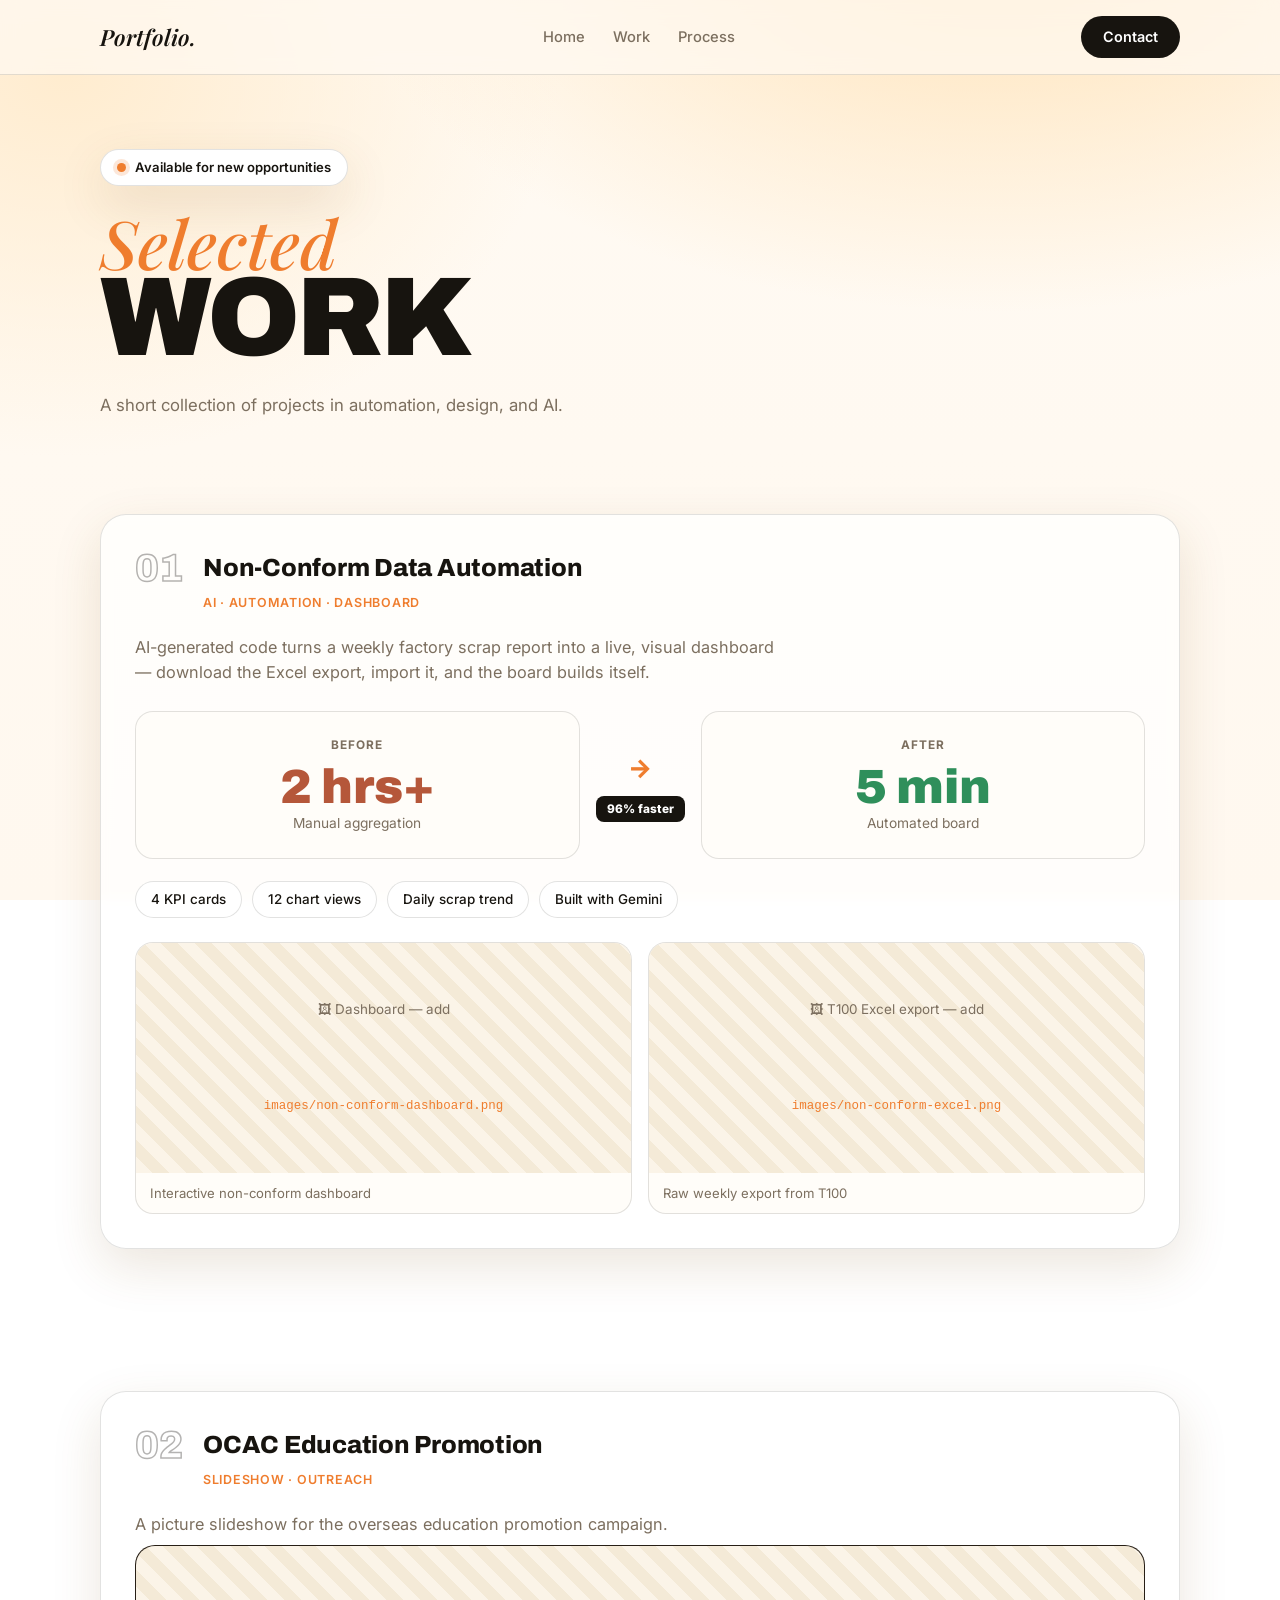
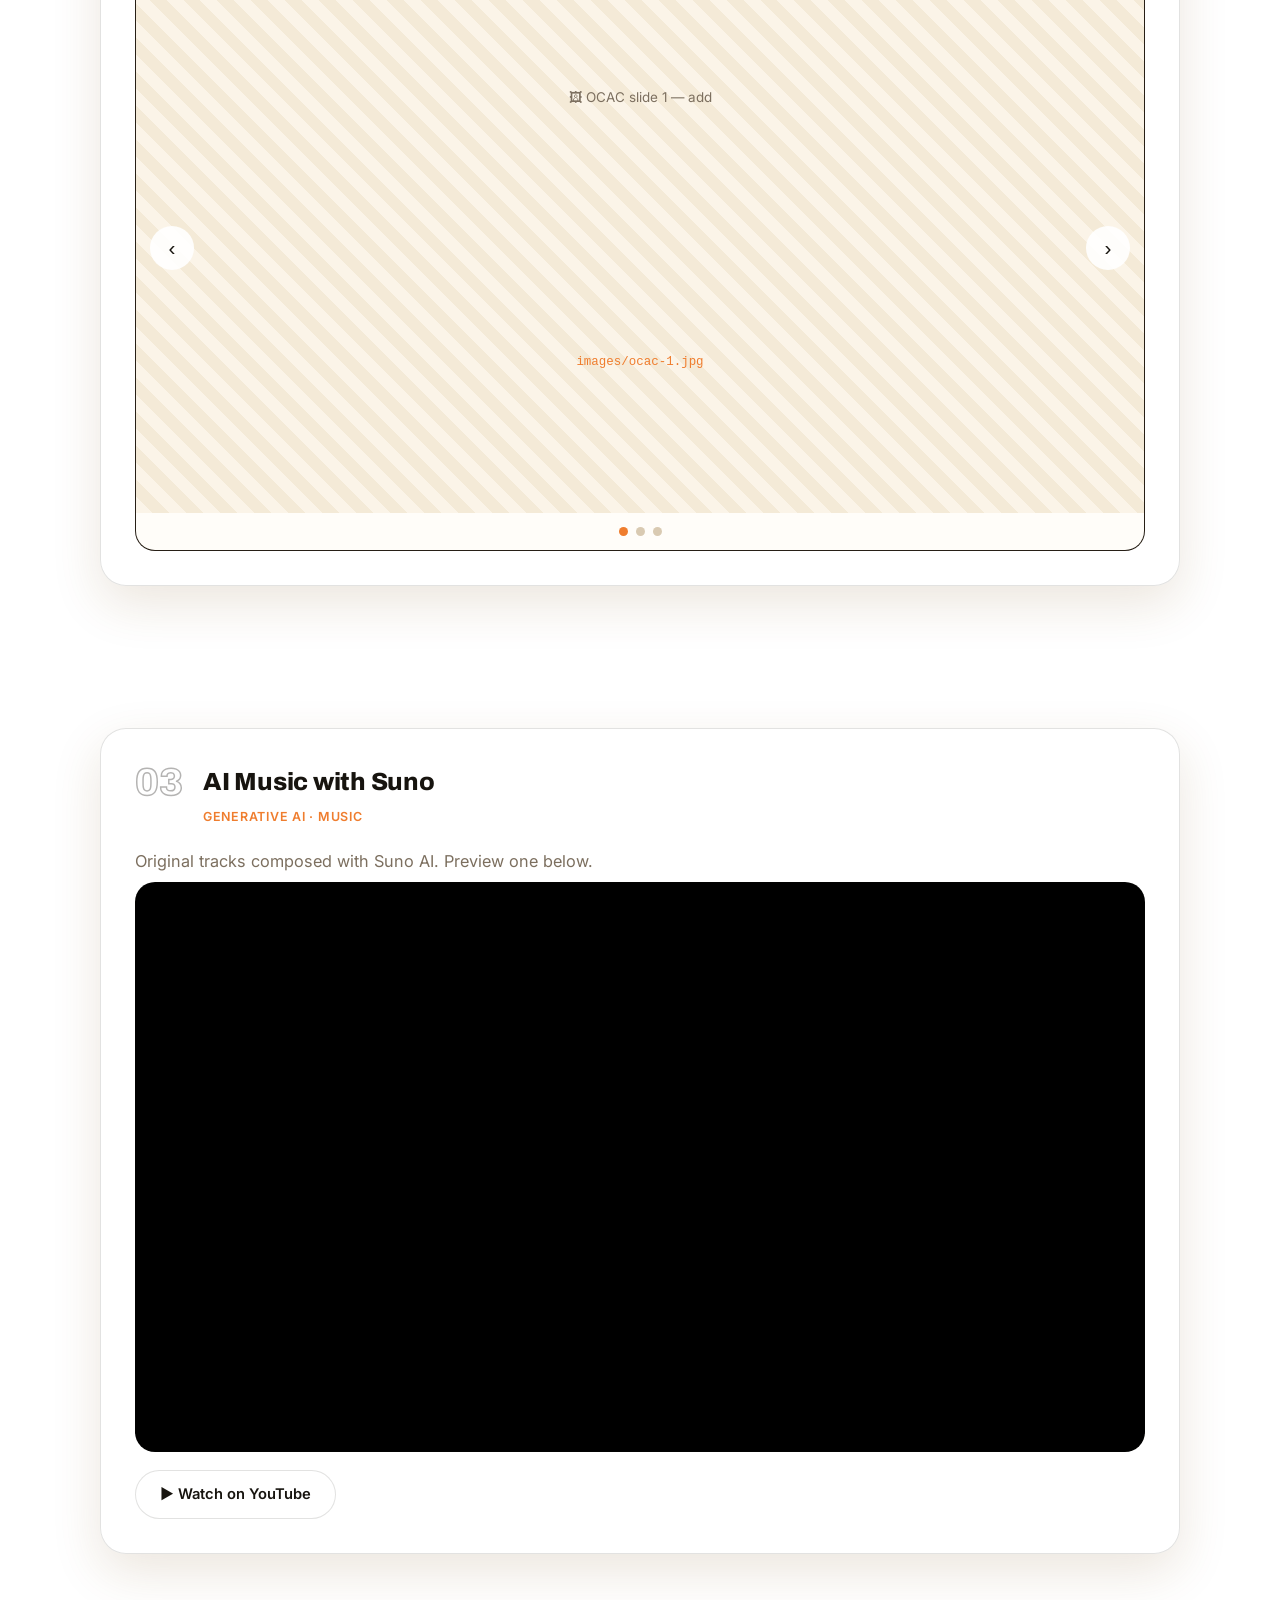
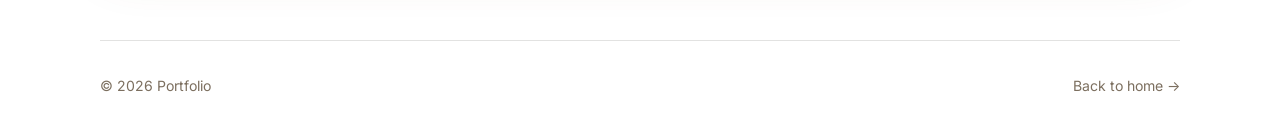
==== projects.html @ 5ab2051f "Restyle projects page with warm editorial theme, full English Rewrite the page-2 portfolio to match " ====
<!DOCTYPE html>
<html lang="en">
<head>
  <meta charset="UTF-8" />
  <meta name="viewport" content="width=device-width, initial-scale=1.0" />
  <title>Selected Work</title>
  <link rel="preconnect" href="https://fonts.googleapis.com" />
  <link rel="preconnect" href="https://fonts.gstatic.com" crossorigin />
  <link href="https://fonts.googleapis.com/css2?family=Archivo:wght@500;600;700;800;900&family=Inter:wght@400;500;600&family=Playfair+Display:ital,wght@0,500;1,500;1,600&display=swap" rel="stylesheet" />
  <style>
    :root{
      --ink:#17140f; --muted:#7c6f5f; --accent:#ef7d2e; --accent-2:#f5a83f;
      --cream:#fff8ee; --line:rgba(23,20,15,.12);
      --card:rgba(255,255,255,.72); --shadow:0 18px 50px rgba(120,80,20,.14);
    }
    *{margin:0;padding:0;box-sizing:border-box}
    html{scroll-behavior:smooth}
    body{
      font-family:"Inter",system-ui,sans-serif; color:var(--ink); line-height:1.55;
      background:
        radial-gradient(1100px 640px at 78% -8%, #ffe2b6 0%, rgba(255,226,182,0) 60%),
        radial-gradient(900px 700px at 5% 8%, #ffeccf 0%, rgba(255,236,207,0) 55%),
        linear-gradient(180deg,#fffaf3 0%,#fff8ef 100%);
      background-attachment:fixed; -webkit-font-smoothing:antialiased;
    }
    .wrap{width:min(1080px,92vw);margin:0 auto}
    a{color:inherit;text-decoration:none}
    img{max-width:100%;display:block}
    .serif{font-family:"Playfair Display",Georgia,serif;font-style:italic}

    /* nav */
    nav{position:sticky;top:0;z-index:20;backdrop-filter:blur(10px);
      background:rgba(255,250,243,.7);border-bottom:1px solid var(--line)}
    .nav-in{display:flex;align-items:center;justify-content:space-between;padding:16px 0}
    .brand{font-family:"Playfair Display",serif;font-style:italic;font-size:1.4rem;font-weight:600}
    .nav-links{display:flex;gap:28px;font-size:.92rem;font-weight:500}
    .nav-links a{color:var(--muted)}
    .nav-links a:hover{color:var(--ink)}
    .pill{background:var(--ink);color:#fff;padding:10px 22px;border-radius:999px;font-weight:600;font-size:.9rem;
      transition:transform .15s ease}
    .pill:hover{transform:translateY(-2px)}

    /* hero */
    header.hero{padding:74px 0 40px}
    .avail{display:inline-flex;align-items:center;gap:9px;background:#fff;border:1px solid var(--line);
      border-radius:999px;padding:7px 16px;font-size:.82rem;font-weight:600;box-shadow:var(--shadow);margin-bottom:26px}
    .avail i{width:9px;height:9px;border-radius:50%;background:var(--accent);box-shadow:0 0 0 4px rgba(239,125,46,.18)}
    .hero h1{font-family:"Archivo",sans-serif;font-weight:900;letter-spacing:-.03em;line-height:.92;
      font-size:clamp(3rem,11vw,7rem);text-transform:uppercase}
    .hero h1 .serif{text-transform:none;font-weight:500;color:var(--accent);display:block;
      font-size:clamp(2rem,7vw,4.2rem);letter-spacing:0;margin-bottom:-.1em}
    .hero p{margin-top:22px;max-width:46ch;color:var(--muted);font-size:1.05rem}

    /* section heading */
    .sec{padding:56px 0}
    .sec-head{display:flex;align-items:baseline;gap:14px;margin-bottom:34px}
    .sec-head h2{font-family:"Archivo",sans-serif;font-weight:800;text-transform:uppercase;letter-spacing:-.01em;
      font-size:clamp(1.5rem,4vw,2.3rem)}
    .sec-head .serif{color:var(--accent);font-size:1.15rem}

    /* project card */
    .proj{background:var(--card);border:1px solid var(--line);border-radius:26px;padding:34px;
      box-shadow:var(--shadow);margin-bottom:30px;backdrop-filter:blur(6px)}
    .proj-top{display:flex;align-items:flex-start;gap:20px;margin-bottom:22px}
    .num{font-family:"Archivo",sans-serif;font-weight:800;font-size:2.4rem;color:transparent;
      -webkit-text-stroke:1.5px rgba(23,20,15,.32);line-height:1}
    .proj-top h3{font-family:"Archivo",sans-serif;font-weight:800;font-size:1.55rem;letter-spacing:-.01em}
    .proj-top .tag{margin-top:6px;font-size:.78rem;font-weight:600;letter-spacing:.06em;text-transform:uppercase;color:var(--accent)}
    .lead{color:var(--muted);max-width:64ch;font-size:1.02rem}

    /* before/after */
    .ba{display:grid;grid-template-columns:1fr auto 1fr;gap:16px;align-items:center;margin:26px 0 22px}
    .ba .box{border-radius:18px;padding:24px;text-align:center;border:1px solid var(--line);background:#fffdf9}
    .ba .box .lbl{font-size:.74rem;font-weight:700;letter-spacing:.08em;text-transform:uppercase;color:var(--muted)}
    .ba .box .big{font-family:"Archivo",sans-serif;font-weight:900;font-size:3rem;line-height:1;margin:8px 0 2px}
    .ba .before .big{color:#b5573a}.ba .after .big{color:#2f8f5b}
    .ba .box .sub{font-size:.86rem;color:var(--muted)}
    .ba .mid{display:flex;flex-direction:column;align-items:center;gap:8px;color:var(--accent);font-weight:800}
    .ba .mid .glyph{font-size:1.6rem}
    .ba .mid .pct{background:var(--ink);color:#fff;font-size:.74rem;padding:4px 11px;border-radius:8px;white-space:nowrap}

    .chips{display:flex;flex-wrap:wrap;gap:10px;margin-top:4px}
    .chip{background:#fff;border:1px solid var(--line);border-radius:999px;padding:7px 15px;font-size:.84rem;font-weight:500;color:var(--ink)}

    /* media */
    .shots{display:grid;grid-template-columns:1fr 1fr;gap:16px;margin-top:24px}
    .shots figure{border-radius:18px;overflow:hidden;border:1px solid var(--line);background:#fffdf9}
    .shots img{width:100%;height:230px;object-fit:cover;object-position:top}
    .shots figcaption{padding:10px 14px;font-size:.82rem;color:var(--muted)}
    .ph{height:230px;display:grid;place-items:center;text-align:center;padding:18px;color:var(--muted);font-size:.84rem;
      background:repeating-linear-gradient(45deg,#fbf4e8,#fbf4e8 12px,#f4ead7 12px,#f4ead7 24px)}
    .ph code{font-size:.78rem;color:var(--accent)}

    /* slideshow */
    .show{position:relative;border-radius:20px;overflow:hidden;border:1px solid var(--line);background:#2a2118;margin-top:8px}
    .stage{position:relative;aspect-ratio:16/9}
    .slide{position:absolute;inset:0;opacity:0;transition:opacity .4s ease;display:grid;place-items:center}
    .slide.on{opacity:1}
    .slide img{width:100%;height:100%;object-fit:contain}
    .slide .ph{width:100%;height:100%}
    .arw{position:absolute;top:50%;transform:translateY(-50%);width:44px;height:44px;border-radius:50%;border:none;
      cursor:pointer;background:rgba(255,255,255,.9);color:var(--ink);font-size:1.3rem;display:grid;place-items:center}
    .arw:hover{background:#fff}.arw.l{left:14px}.arw.r{right:14px}
    .dots{display:flex;gap:8px;justify-content:center;padding:14px;background:#fffdf9}
    .dots button{width:9px;height:9px;border-radius:50%;border:none;background:#d9cab2;cursor:pointer}
    .dots button.on{background:var(--accent)}

    /* video */
    .vid{position:relative;padding-top:56.25%;border-radius:20px;overflow:hidden;border:1px solid var(--line);margin-top:8px;background:#000}
    .vid iframe{position:absolute;inset:0;width:100%;height:100%;border:0}
    .btn-line{margin-top:18px}
    .btn-out{display:inline-flex;align-items:center;gap:9px;background:#fff;border:1px solid var(--line);
      border-radius:999px;padding:12px 24px;font-weight:600;font-size:.92rem}
    .btn-out:hover{border-color:var(--accent);color:var(--accent)}

    footer{border-top:1px solid var(--line);padding:34px 0;color:var(--muted);font-size:.88rem;
      display:flex;justify-content:space-between;flex-wrap:wrap;gap:10px}

    @media(max-width:720px){
      .nav-links{display:none}
      .ba{grid-template-columns:1fr}.ba .mid{flex-direction:row}
      .shots{grid-template-columns:1fr}
    }
  </style>
</head>
<body>
  <nav>
    <div class="wrap nav-in">
      <div class="brand">Portfolio.</div>
      <div class="nav-links">
        <a href="index.html">Home</a>
        <a href="#work">Work</a>
        <a href="#proj-1">Process</a>
      </div>
      <a class="pill" href="mailto:harriskristanto19ra@gmail.com">Contact</a>
    </div>
  </nav>

  <header class="hero wrap">
    <span class="avail"><i></i> Available for new opportunities</span>
    <h1><span class="serif">Selected</span> Work</h1>
    <p>A short collection of projects in automation, design, and AI.</p>
  </header>

  <main class="wrap" id="work">

    <!-- 01 -->
    <section class="sec" id="proj-1">
      <article class="proj">
        <div class="proj-top">
          <div class="num">01</div>
          <div>
            <h3>Non-Conform Data Automation</h3>
            <div class="tag">AI · Automation · Dashboard</div>
          </div>
        </div>
        <p class="lead">AI-generated code turns a weekly factory scrap report into a live, visual dashboard — download the Excel export, import it, and the board builds itself.</p>

        <div class="ba">
          <div class="box before">
            <div class="lbl">Before</div>
            <div class="big">2 hrs+</div>
            <div class="sub">Manual aggregation</div>
          </div>
          <div class="mid">
            <span class="glyph">&rarr;</span>
            <span class="pct">96% faster</span>
          </div>
          <div class="box after">
            <div class="lbl">After</div>
            <div class="big">5 min</div>
            <div class="sub">Automated board</div>
          </div>
        </div>

        <div class="chips">
          <span class="chip">4 KPI cards</span>
          <span class="chip">12 chart views</span>
          <span class="chip">Daily scrap trend</span>
          <span class="chip">Built with Gemini</span>
        </div>

        <div class="shots">
          <figure>
            <img src="images/non-conform-dashboard.png" alt="Analysis dashboard"
                 data-label="Dashboard" onerror="ph(this)" />
            <figcaption>Interactive non-conform dashboard</figcaption>
          </figure>
          <figure>
            <img src="images/non-conform-excel.png" alt="Source Excel export"
                 data-label="T100 Excel export" onerror="ph(this)" />
            <figcaption>Raw weekly export from T100</figcaption>
          </figure>
        </div>
      </article>
    </section>

    <!-- 02 -->
    <section class="sec" id="proj-2">
      <article class="proj">
        <div class="proj-top">
          <div class="num">02</div>
          <div>
            <h3>OCAC Education Promotion</h3>
            <div class="tag">Slideshow · Outreach</div>
          </div>
        </div>
        <p class="lead">A picture slideshow for the overseas education promotion campaign.</p>

        <div class="show" id="ocac">
          <div class="stage">
            <div class="slide on"><img src="images/ocac-1.jpg" alt="Slide 1" data-label="OCAC slide 1" onerror="ph(this)" /></div>
            <div class="slide"><img src="images/ocac-2.jpg" alt="Slide 2" data-label="OCAC slide 2" onerror="ph(this)" /></div>
            <div class="slide"><img src="images/ocac-3.jpg" alt="Slide 3" data-label="OCAC slide 3" onerror="ph(this)" /></div>
          </div>
          <button class="arw l" aria-label="Previous">&lsaquo;</button>
          <button class="arw r" aria-label="Next">&rsaquo;</button>
          <div class="dots"></div>
        </div>
      </article>
    </section>

    <!-- 03 -->
    <section class="sec" id="proj-3">
      <article class="proj">
        <div class="proj-top">
          <div class="num">03</div>
          <div>
            <h3>AI Music with Suno</h3>
            <div class="tag">Generative AI · Music</div>
          </div>
        </div>
        <p class="lead">Original tracks composed with Suno AI. Preview one below.</p>

        <div class="vid">
          <iframe src="https://www.youtube.com/embed/4ILfhN7w7qg" title="Suno AI music preview"
                  allow="accelerometer; autoplay; clipboard-write; encrypted-media; gyroscope; picture-in-picture" allowfullscreen></iframe>
        </div>
        <div class="btn-line">
          <a class="btn-out" href="https://www.youtube.com/watch?v=4ILfhN7w7qg" target="_blank" rel="noopener">▶ Watch on YouTube</a>
        </div>
      </article>
    </section>
  </main>

  <footer class="wrap">
    <span>&copy; <span id="yr"></span> Portfolio</span>
    <a href="index.html">Back to home &rarr;</a>
  </footer>

  <script>
    document.getElementById('yr').textContent = new Date().getFullYear();

    // image placeholder when a file isn't uploaded yet
    function ph(img){
      const d=document.createElement('div');d.className='ph';
      d.innerHTML='🖼 '+(img.dataset.label||'Image')+' — add <code>'+img.getAttribute('src')+'</code>';
      img.replaceWith(d);
    }

    // slideshow
    (function(){
      const r=document.getElementById('ocac');if(!r)return;
      const s=[...r.querySelectorAll('.slide')],dw=r.querySelector('.dots');let i=0;
      s.forEach((_,x)=>{const b=document.createElement('button');b.onclick=()=>go(x);dw.appendChild(b)});
      const d=[...dw.children];
      function go(n){i=(n+s.length)%s.length;s.forEach((e,x)=>e.classList.toggle('on',x===i));d.forEach((e,x)=>e.classList.toggle('on',x===i))}
      r.querySelector('.r').onclick=()=>go(i+1);r.querySelector('.l').onclick=()=>go(i-1);go(0);
    })();
  </script>
</body>
</html>
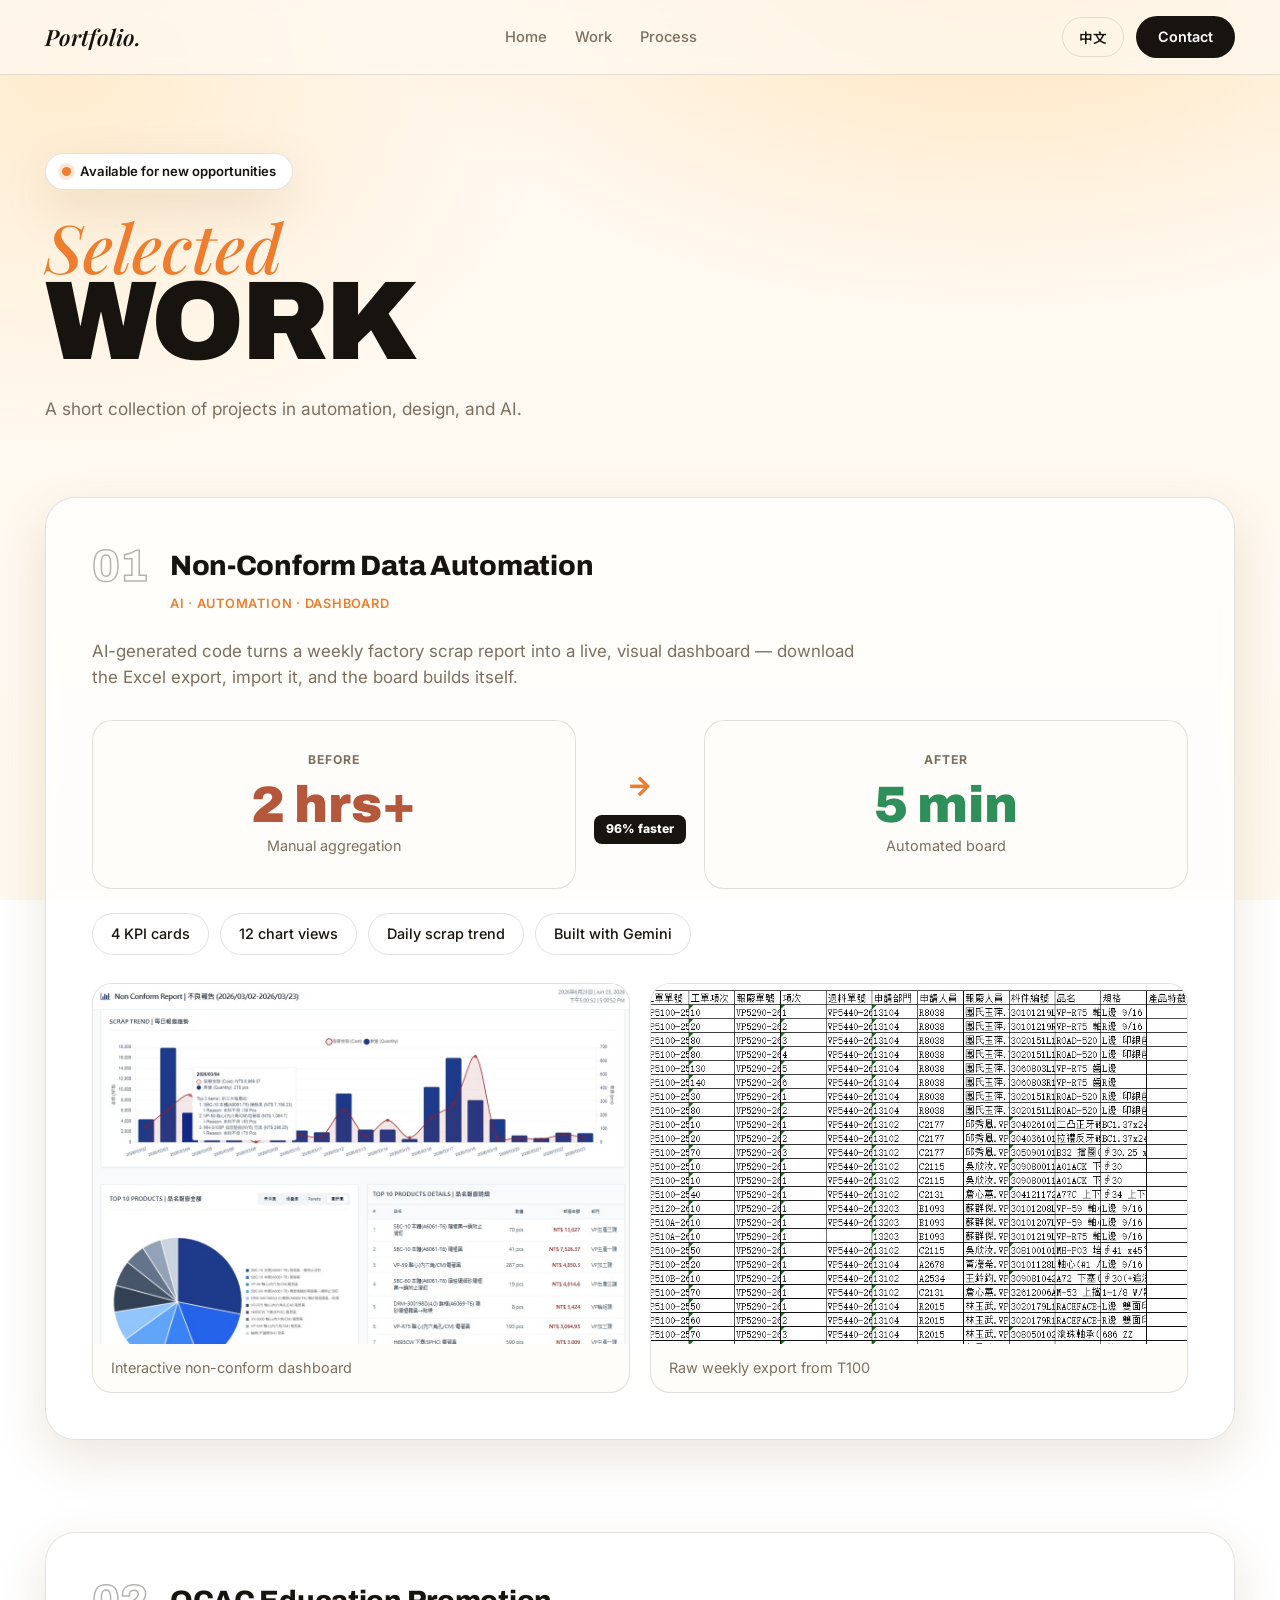
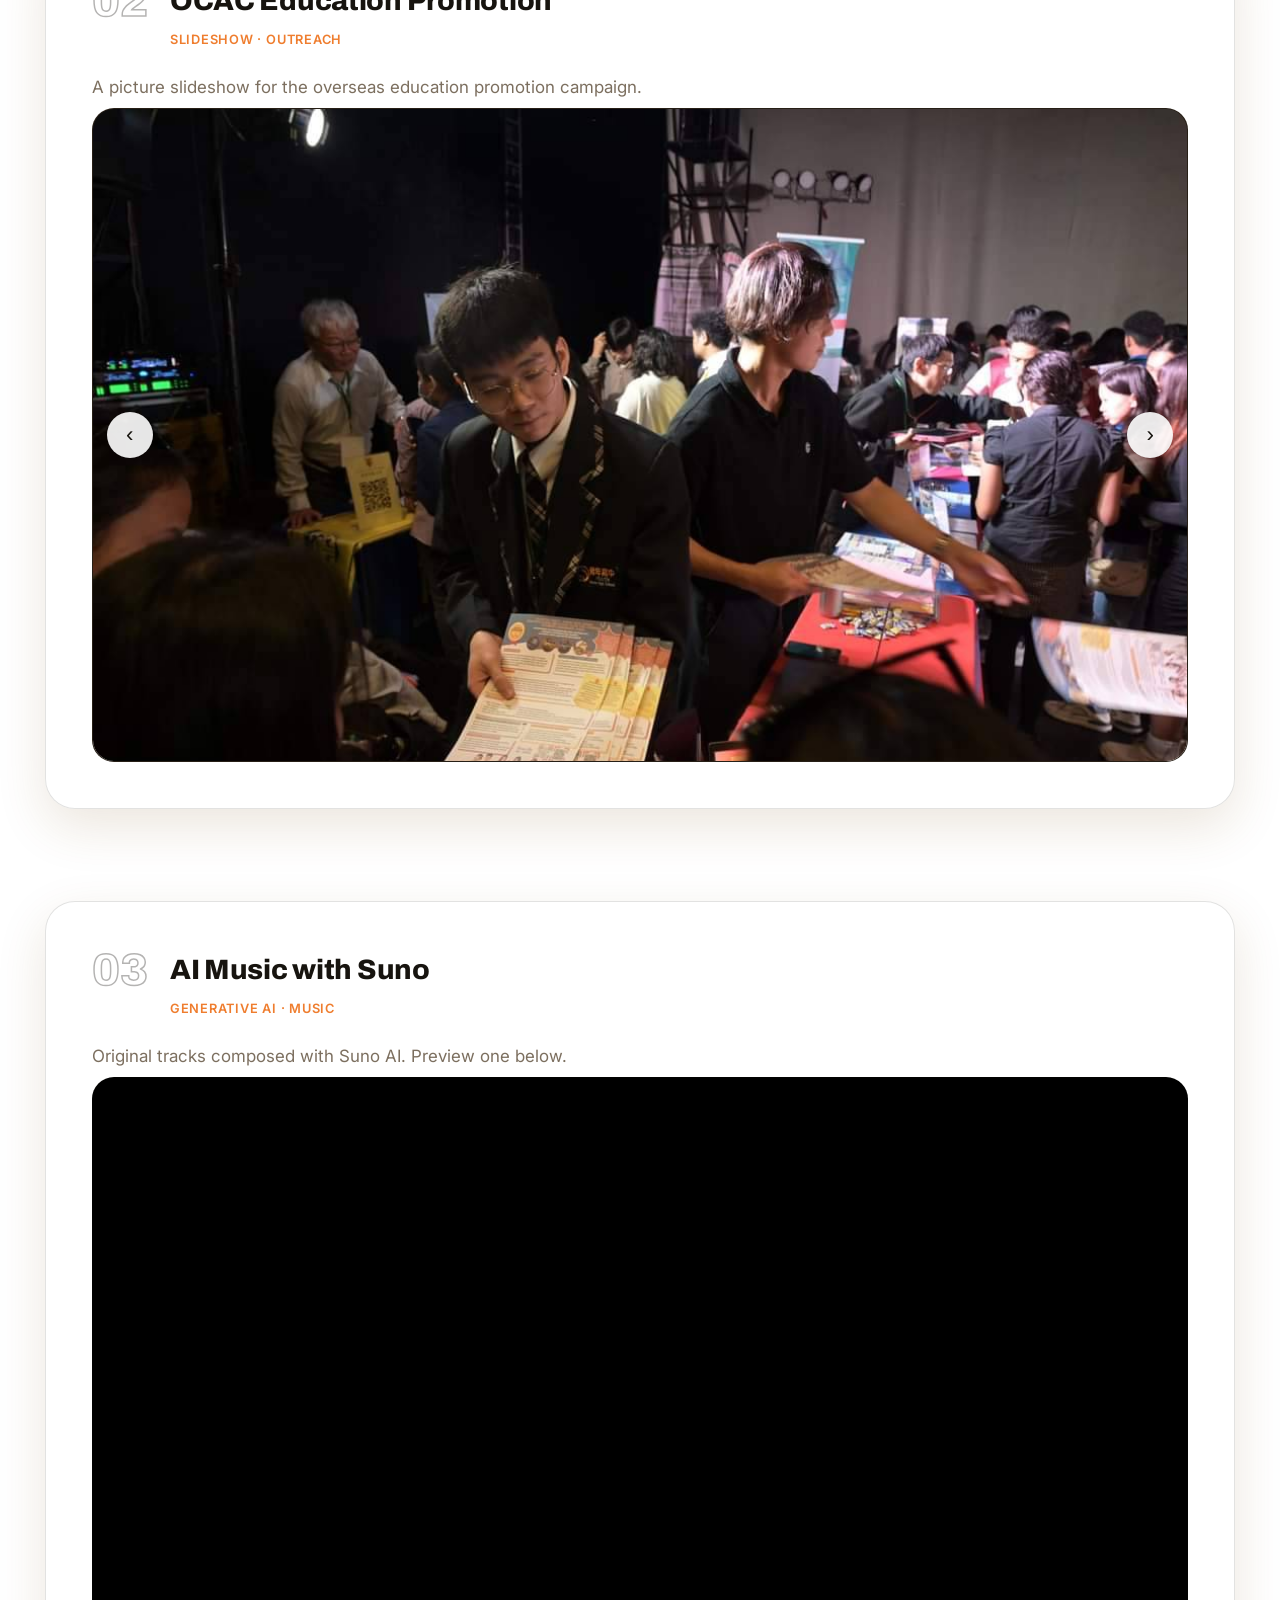
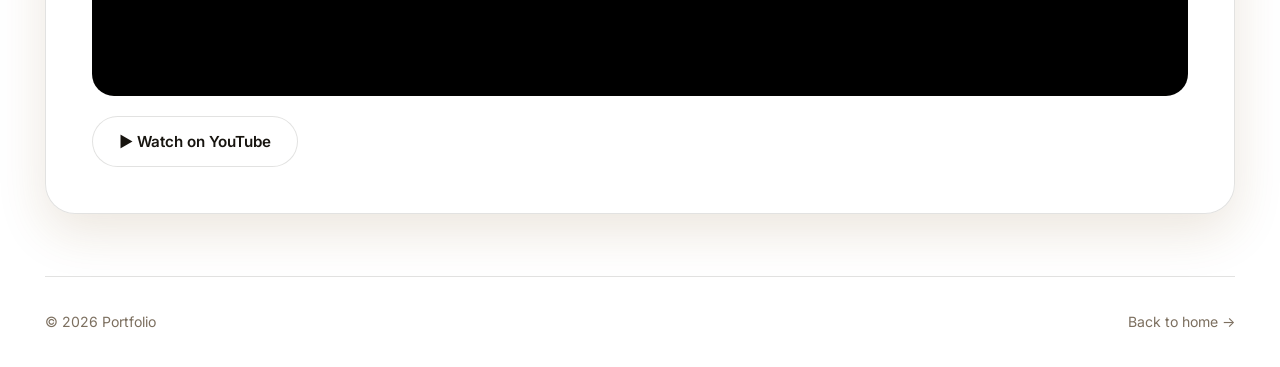
==== commit c1f13ed9: "Enlarge project cards/image boxes and add EN/Traditional Chinese toggle - Wider cards, more padding," ====
--- a/projects.html
+++ b/projects.html
@@ -6,7 +6,7 @@
   <title>Selected Work</title>
   <link rel="preconnect" href="https://fonts.googleapis.com" />
   <link rel="preconnect" href="https://fonts.gstatic.com" crossorigin />
-  <link href="https://fonts.googleapis.com/css2?family=Archivo:wght@500;600;700;800;900&family=Inter:wght@400;500;600&family=Playfair+Display:ital,wght@0,500;1,500;1,600&display=swap" rel="stylesheet" />
+  <link href="https://fonts.googleapis.com/css2?family=Archivo:wght@500;600;700;800;900&family=Inter:wght@400;500;600&family=Noto+Sans+TC:wght@500;700;900&family=Playfair+Display:ital,wght@0,500;1,500;1,600&display=swap" rel="stylesheet" />
   <style>
     :root{
       --ink:#17140f; --muted:#7c6f5f; --accent:#ef7d2e; --accent-2:#f5a83f;
@@ -16,14 +16,15 @@
     *{margin:0;padding:0;box-sizing:border-box}
     html{scroll-behavior:smooth}
     body{
-      font-family:"Inter",system-ui,sans-serif; color:var(--ink); line-height:1.55;
+      font-family:"Inter","Noto Sans TC","PingFang TC","Microsoft JhengHei",system-ui,sans-serif;
+      color:var(--ink); line-height:1.55;
       background:
         radial-gradient(1100px 640px at 78% -8%, #ffe2b6 0%, rgba(255,226,182,0) 60%),
         radial-gradient(900px 700px at 5% 8%, #ffeccf 0%, rgba(255,236,207,0) 55%),
         linear-gradient(180deg,#fffaf3 0%,#fff8ef 100%);
       background-attachment:fixed; -webkit-font-smoothing:antialiased;
     }
-    .wrap{width:min(1080px,92vw);margin:0 auto}
+    .wrap{width:min(1240px,93vw);margin:0 auto}
     a{color:inherit;text-decoration:none}
     img{max-width:100%;display:block}
     .serif{font-family:"Playfair Display",Georgia,serif;font-style:italic}
@@ -31,17 +32,21 @@
     /* nav */
     nav{position:sticky;top:0;z-index:20;backdrop-filter:blur(10px);
       background:rgba(255,250,243,.7);border-bottom:1px solid var(--line)}
-    .nav-in{display:flex;align-items:center;justify-content:space-between;padding:16px 0}
+    .nav-in{display:flex;align-items:center;justify-content:space-between;padding:16px 0;gap:14px}
     .brand{font-family:"Playfair Display",serif;font-style:italic;font-size:1.4rem;font-weight:600}
     .nav-links{display:flex;gap:28px;font-size:.92rem;font-weight:500}
     .nav-links a{color:var(--muted)}
     .nav-links a:hover{color:var(--ink)}
+    .nav-right{display:flex;align-items:center;gap:12px}
     .pill{background:var(--ink);color:#fff;padding:10px 22px;border-radius:999px;font-weight:600;font-size:.9rem;
       transition:transform .15s ease}
     .pill:hover{transform:translateY(-2px)}
+    .lang{background:transparent;border:1px solid var(--line);border-radius:999px;padding:9px 16px;
+      font-weight:600;font-size:.85rem;cursor:pointer;color:var(--ink);font-family:inherit;transition:all .15s ease}
+    .lang:hover{border-color:var(--accent);color:var(--accent)}
 
     /* hero */
-    header.hero{padding:74px 0 40px}
+    header.hero{padding:78px 0 44px}
     .avail{display:inline-flex;align-items:center;gap:9px;background:#fff;border:1px solid var(--line);
       border-radius:999px;padding:7px 16px;font-size:.82rem;font-weight:600;box-shadow:var(--shadow);margin-bottom:26px}
     .avail i{width:9px;height:9px;border-radius:50%;background:var(--accent);box-shadow:0 0 0 4px rgba(239,125,46,.18)}
@@ -49,77 +54,101 @@
       font-size:clamp(3rem,11vw,7rem);text-transform:uppercase}
     .hero h1 .serif{text-transform:none;font-weight:500;color:var(--accent);display:block;
       font-size:clamp(2rem,7vw,4.2rem);letter-spacing:0;margin-bottom:-.1em}
-    .hero p{margin-top:22px;max-width:46ch;color:var(--muted);font-size:1.05rem}
-
-    /* section heading */
-    .sec{padding:56px 0}
-    .sec-head{display:flex;align-items:baseline;gap:14px;margin-bottom:34px}
-    .sec-head h2{font-family:"Archivo",sans-serif;font-weight:800;text-transform:uppercase;letter-spacing:-.01em;
-      font-size:clamp(1.5rem,4vw,2.3rem)}
-    .sec-head .serif{color:var(--accent);font-size:1.15rem}
-
-    /* project card */
-    .proj{background:var(--card);border:1px solid var(--line);border-radius:26px;padding:34px;
-      box-shadow:var(--shadow);margin-bottom:30px;backdrop-filter:blur(6px)}
-    .proj-top{display:flex;align-items:flex-start;gap:20px;margin-bottom:22px}
-    .num{font-family:"Archivo",sans-serif;font-weight:800;font-size:2.4rem;color:transparent;
+    .hero p{margin-top:22px;max-width:48ch;color:var(--muted);font-size:1.08rem}
+
+    /* section */
+    .sec{padding:30px 0 26px}
+    .proj{background:var(--card);border:1px solid var(--line);border-radius:30px;padding:46px;
+      box-shadow:var(--shadow);margin-bottom:36px;backdrop-filter:blur(6px)}
+    .proj-top{display:flex;align-items:flex-start;gap:22px;margin-bottom:24px}
+    .num{font-family:"Archivo",sans-serif;font-weight:800;font-size:2.8rem;color:transparent;
       -webkit-text-stroke:1.5px rgba(23,20,15,.32);line-height:1}
-    .proj-top h3{font-family:"Archivo",sans-serif;font-weight:800;font-size:1.55rem;letter-spacing:-.01em}
-    .proj-top .tag{margin-top:6px;font-size:.78rem;font-weight:600;letter-spacing:.06em;text-transform:uppercase;color:var(--accent)}
-    .lead{color:var(--muted);max-width:64ch;font-size:1.02rem}
+    .proj-top h3{font-family:"Archivo",sans-serif;font-weight:800;font-size:1.75rem;letter-spacing:-.01em}
+    .proj-top .tag{margin-top:7px;font-size:.8rem;font-weight:600;letter-spacing:.06em;text-transform:uppercase;color:var(--accent)}
+    .lead{color:var(--muted);max-width:70ch;font-size:1.06rem}
 
     /* before/after */
-    .ba{display:grid;grid-template-columns:1fr auto 1fr;gap:16px;align-items:center;margin:26px 0 22px}
-    .ba .box{border-radius:18px;padding:24px;text-align:center;border:1px solid var(--line);background:#fffdf9}
-    .ba .box .lbl{font-size:.74rem;font-weight:700;letter-spacing:.08em;text-transform:uppercase;color:var(--muted)}
-    .ba .box .big{font-family:"Archivo",sans-serif;font-weight:900;font-size:3rem;line-height:1;margin:8px 0 2px}
+    .ba{display:grid;grid-template-columns:1fr auto 1fr;gap:18px;align-items:center;margin:30px 0 24px}
+    .ba .box{border-radius:20px;padding:30px;text-align:center;border:1px solid var(--line);background:#fffdf9}
+    .ba .box .lbl{font-size:.76rem;font-weight:700;letter-spacing:.08em;text-transform:uppercase;color:var(--muted)}
+    .ba .box .big{font-family:"Archivo",sans-serif;font-weight:900;font-size:3.2rem;line-height:1;margin:10px 0 4px}
     .ba .before .big{color:#b5573a}.ba .after .big{color:#2f8f5b}
-    .ba .box .sub{font-size:.86rem;color:var(--muted)}
+    .ba .box .sub{font-size:.9rem;color:var(--muted)}
     .ba .mid{display:flex;flex-direction:column;align-items:center;gap:8px;color:var(--accent);font-weight:800}
-    .ba .mid .glyph{font-size:1.6rem}
-    .ba .mid .pct{background:var(--ink);color:#fff;font-size:.74rem;padding:4px 11px;border-radius:8px;white-space:nowrap}
-
-    .chips{display:flex;flex-wrap:wrap;gap:10px;margin-top:4px}
-    .chip{background:#fff;border:1px solid var(--line);border-radius:999px;padding:7px 15px;font-size:.84rem;font-weight:500;color:var(--ink)}
-
-    /* media */
-    .shots{display:grid;grid-template-columns:1fr 1fr;gap:16px;margin-top:24px}
-    .shots figure{border-radius:18px;overflow:hidden;border:1px solid var(--line);background:#fffdf9}
-    .shots img{width:100%;height:230px;object-fit:cover;object-position:top}
-    .shots figcaption{padding:10px 14px;font-size:.82rem;color:var(--muted)}
-    .ph{height:230px;display:grid;place-items:center;text-align:center;padding:18px;color:var(--muted);font-size:.84rem;
+    .ba .mid .glyph{font-size:1.7rem}
+    .ba .mid .pct{background:var(--ink);color:#fff;font-size:.76rem;padding:5px 12px;border-radius:8px;white-space:nowrap}
+
+    .chips{display:flex;flex-wrap:wrap;gap:11px;margin-top:4px}
+    .chip{background:#fff;border:1px solid var(--line);border-radius:999px;padding:9px 18px;font-size:.9rem;font-weight:500;color:var(--ink)}
+
+    /* media — larger thumbnails */
+    .shots{display:grid;grid-template-columns:1fr 1fr;gap:20px;margin-top:28px}
+    .shots figure{border-radius:20px;overflow:hidden;border:1px solid var(--line);background:#fffdf9}
+    .shots img{width:100%;height:360px;object-fit:cover;object-position:top}
+    .shots figcaption{padding:13px 18px;font-size:.9rem;color:var(--muted)}
+    .ph{height:360px;display:grid;place-items:center;text-align:center;padding:18px;color:var(--muted);font-size:.86rem;
       background:repeating-linear-gradient(45deg,#fbf4e8,#fbf4e8 12px,#f4ead7 12px,#f4ead7 24px)}
     .ph code{font-size:.78rem;color:var(--accent)}
 
     /* slideshow */
-    .show{position:relative;border-radius:20px;overflow:hidden;border:1px solid var(--line);background:#2a2118;margin-top:8px}
+    .show{position:relative;border-radius:22px;overflow:hidden;border:1px solid var(--line);background:#2a2118;margin-top:8px}
     .stage{position:relative;aspect-ratio:16/9}
     .slide{position:absolute;inset:0;opacity:0;transition:opacity .4s ease;display:grid;place-items:center}
     .slide.on{opacity:1}
     .slide img{width:100%;height:100%;object-fit:contain}
     .slide .ph{width:100%;height:100%}
-    .arw{position:absolute;top:50%;transform:translateY(-50%);width:44px;height:44px;border-radius:50%;border:none;
-      cursor:pointer;background:rgba(255,255,255,.9);color:var(--ink);font-size:1.3rem;display:grid;place-items:center}
+    .arw{position:absolute;top:50%;transform:translateY(-50%);width:46px;height:46px;border-radius:50%;border:none;
+      cursor:pointer;background:rgba(255,255,255,.9);color:var(--ink);font-size:1.4rem;display:grid;place-items:center}
     .arw:hover{background:#fff}.arw.l{left:14px}.arw.r{right:14px}
     .dots{display:flex;gap:8px;justify-content:center;padding:14px;background:#fffdf9}
     .dots button{width:9px;height:9px;border-radius:50%;border:none;background:#d9cab2;cursor:pointer}
     .dots button.on{background:var(--accent)}
 
     /* video */
-    .vid{position:relative;padding-top:56.25%;border-radius:20px;overflow:hidden;border:1px solid var(--line);margin-top:8px;background:#000}
+    .vid{position:relative;padding-top:56.25%;border-radius:22px;overflow:hidden;border:1px solid var(--line);margin-top:8px;background:#000}
     .vid iframe{position:absolute;inset:0;width:100%;height:100%;border:0}
-    .btn-line{margin-top:18px}
+    .btn-line{margin-top:20px}
     .btn-out{display:inline-flex;align-items:center;gap:9px;background:#fff;border:1px solid var(--line);
-      border-radius:999px;padding:12px 24px;font-weight:600;font-size:.92rem}
+      border-radius:999px;padding:13px 26px;font-weight:600;font-size:.95rem}
     .btn-out:hover{border-color:var(--accent);color:var(--accent)}
+
+    /* clickable images + lightbox */
+    .zoom{cursor:zoom-in;transition:filter .2s ease,transform .2s ease}
+    .zoom:hover{filter:brightness(1.05)}
+    .shots .zoom:hover{transform:scale(1.01)}
+    .lb{position:fixed;inset:0;background:rgba(18,13,7,.93);backdrop-filter:blur(4px);
+      display:none;place-items:center;z-index:100}
+    .lb.open{display:grid}
+    body.lb-open{overflow:hidden}
+    .lb figure{margin:0;display:grid;place-items:center;gap:12px;max-width:94vw;max-height:92vh}
+    .lb img{max-width:94vw;max-height:84vh;object-fit:contain;border-radius:10px;box-shadow:0 30px 80px rgba(0,0,0,.55)}
+    .lb figcaption{color:#f3e7d4;font-size:.9rem;text-align:center}
+    .lb-btn{position:absolute;background:rgba(255,255,255,.92);border:none;color:var(--ink);cursor:pointer;
+      width:46px;height:46px;border-radius:50%;font-size:1.5rem;line-height:1;display:grid;place-items:center;
+      box-shadow:0 6px 18px rgba(0,0,0,.25)}
+    .lb-btn:hover{background:#fff;transform:scale(1.06)}
+    .lb-close{top:18px;right:20px}
+    .lb-prev{left:18px;top:50%;transform:translateY(-50%)}
+    .lb-next{right:18px;top:50%;transform:translateY(-50%)}
+    .lb-prev:hover,.lb-next:hover{transform:translateY(-50%) scale(1.06)}
+    @media(max-width:720px){.lb-prev{left:8px}.lb-next{right:8px}}
+
+    /* back-to-top */
+    .top{position:fixed;right:22px;bottom:22px;width:46px;height:46px;border-radius:50%;border:none;
+      background:var(--ink);color:#fff;font-size:1.2rem;cursor:pointer;display:none;place-items:center;
+      box-shadow:var(--shadow);z-index:40}
+    .top.show{display:grid}
+    .top:hover{background:var(--accent)}
 
     footer{border-top:1px solid var(--line);padding:34px 0;color:var(--muted);font-size:.88rem;
       display:flex;justify-content:space-between;flex-wrap:wrap;gap:10px}
 
     @media(max-width:720px){
       .nav-links{display:none}
+      .proj{padding:30px}
       .ba{grid-template-columns:1fr}.ba .mid{flex-direction:row}
       .shots{grid-template-columns:1fr}
+      .shots img,.ph{height:300px}
     }
   </style>
 </head>
@@ -128,18 +157,21 @@
     <div class="wrap nav-in">
       <div class="brand">Portfolio.</div>
       <div class="nav-links">
-        <a href="index.html">Home</a>
-        <a href="#work">Work</a>
-        <a href="#proj-1">Process</a>
+        <a href="index.html" data-en="Home" data-zh="首頁">Home</a>
+        <a href="#work" data-en="Work" data-zh="作品">Work</a>
+        <a href="#proj-1" data-en="Process" data-zh="流程">Process</a>
       </div>
-      <a class="pill" href="mailto:harriskristanto19ra@gmail.com">Contact</a>
+      <div class="nav-right">
+        <button class="lang" id="lang">中文</button>
+        <a class="pill" href="mailto:harriskristanto19ra@gmail.com" data-en="Contact" data-zh="聯絡">Contact</a>
+      </div>
     </div>
   </nav>
 
   <header class="hero wrap">
-    <span class="avail"><i></i> Available for new opportunities</span>
-    <h1><span class="serif">Selected</span> Work</h1>
-    <p>A short collection of projects in automation, design, and AI.</p>
+    <span class="avail"><i></i> <span data-en="Available for new opportunities" data-zh="開放新的合作機會">Available for new opportunities</span></span>
+    <h1><span class="serif" data-en="Selected" data-zh="精選">Selected</span> <span data-en="Work" data-zh="作品">Work</span></h1>
+    <p data-en="A short collection of projects in automation, design, and AI." data-zh="自動化、設計與 AI 的精選作品。">A short collection of projects in automation, design, and AI.</p>
   </header>
 
   <main class="wrap" id="work">
@@ -150,46 +182,48 @@
         <div class="proj-top">
           <div class="num">01</div>
           <div>
-            <h3>Non-Conform Data Automation</h3>
-            <div class="tag">AI · Automation · Dashboard</div>
-          </div>
-        </div>
-        <p class="lead">AI-generated code turns a weekly factory scrap report into a live, visual dashboard — download the Excel export, import it, and the board builds itself.</p>
+            <h3 data-en="Non-Conform Data Automation" data-zh="不良品資料自動化">Non-Conform Data Automation</h3>
+            <div class="tag" data-en="AI · Automation · Dashboard" data-zh="AI · 自動化 · 看板">AI · Automation · Dashboard</div>
+          </div>
+        </div>
+        <p class="lead" data-en="AI-generated code turns a weekly factory scrap report into a live, visual dashboard — download the Excel export, import it, and the board builds itself." data-zh="AI 生成的程式將每週工廠報廢報表轉換為即時視覺看板——下載 Excel 匯出檔、匯入，看板即自動生成。">AI-generated code turns a weekly factory scrap report into a live, visual dashboard — download the Excel export, import it, and the board builds itself.</p>
 
         <div class="ba">
           <div class="box before">
-            <div class="lbl">Before</div>
-            <div class="big">2 hrs+</div>
-            <div class="sub">Manual aggregation</div>
+            <div class="lbl" data-en="Before" data-zh="導入前">Before</div>
+            <div class="big" data-en="2 hrs+" data-zh="2 小時+">2 hrs+</div>
+            <div class="sub" data-en="Manual aggregation" data-zh="人工彙整資料">Manual aggregation</div>
           </div>
           <div class="mid">
             <span class="glyph">&rarr;</span>
-            <span class="pct">96% faster</span>
+            <span class="pct" data-en="96% faster" data-zh="提升 96%">96% faster</span>
           </div>
           <div class="box after">
-            <div class="lbl">After</div>
-            <div class="big">5 min</div>
-            <div class="sub">Automated board</div>
+            <div class="lbl" data-en="After" data-zh="導入後">After</div>
+            <div class="big" data-en="5 min" data-zh="5 分鐘">5 min</div>
+            <div class="sub" data-en="Automated board" data-zh="自動產出看板">Automated board</div>
           </div>
         </div>
 
         <div class="chips">
-          <span class="chip">4 KPI cards</span>
-          <span class="chip">12 chart views</span>
-          <span class="chip">Daily scrap trend</span>
-          <span class="chip">Built with Gemini</span>
+          <span class="chip" data-en="4 KPI cards" data-zh="4 張 KPI 卡片">4 KPI cards</span>
+          <span class="chip" data-en="12 chart views" data-zh="12 種圖表">12 chart views</span>
+          <span class="chip" data-en="Daily scrap trend" data-zh="每日報廢趨勢">Daily scrap trend</span>
+          <span class="chip" data-en="Built with Gemini" data-zh="使用 Gemini 製作">Built with Gemini</span>
         </div>
 
         <div class="shots">
           <figure>
-            <img src="images/non-conform-dashboard.png" alt="Analysis dashboard"
+            <img class="zoom" loading="lazy" src="images/non-conform-dashboard.png"
+                 alt="Interactive non-conform dashboard" data-en-cap="Interactive non-conform dashboard" data-zh-cap="互動式不良品看板"
                  data-label="Dashboard" onerror="ph(this)" />
-            <figcaption>Interactive non-conform dashboard</figcaption>
+            <figcaption data-en="Interactive non-conform dashboard" data-zh="互動式不良品看板">Interactive non-conform dashboard</figcaption>
           </figure>
           <figure>
-            <img src="images/non-conform-excel.png" alt="Source Excel export"
+            <img class="zoom" loading="lazy" src="images/non-conform-excel.png"
+                 alt="Raw weekly export from T100" data-en-cap="Raw weekly export from T100" data-zh-cap="T100 每週原始匯出檔"
                  data-label="T100 Excel export" onerror="ph(this)" />
-            <figcaption>Raw weekly export from T100</figcaption>
+            <figcaption data-en="Raw weekly export from T100" data-zh="T100 每週原始匯出檔">Raw weekly export from T100</figcaption>
           </figure>
         </div>
       </article>
@@ -201,17 +235,17 @@
         <div class="proj-top">
           <div class="num">02</div>
           <div>
-            <h3>OCAC Education Promotion</h3>
-            <div class="tag">Slideshow · Outreach</div>
-          </div>
-        </div>
-        <p class="lead">A picture slideshow for the overseas education promotion campaign.</p>
+            <h3 data-en="OCAC Education Promotion" data-zh="僑委會教育推廣">OCAC Education Promotion</h3>
+            <div class="tag" data-en="Slideshow · Outreach" data-zh="簡報 · 推廣">Slideshow · Outreach</div>
+          </div>
+        </div>
+        <p class="lead" data-en="A picture slideshow for the overseas education promotion campaign." data-zh="海外教育推廣活動的圖片簡報。">A picture slideshow for the overseas education promotion campaign.</p>
 
         <div class="show" id="ocac">
           <div class="stage">
-            <div class="slide on"><img src="images/ocac-1.jpg" alt="Slide 1" data-label="OCAC slide 1" onerror="ph(this)" /></div>
-            <div class="slide"><img src="images/ocac-2.jpg" alt="Slide 2" data-label="OCAC slide 2" onerror="ph(this)" /></div>
-            <div class="slide"><img src="images/ocac-3.jpg" alt="Slide 3" data-label="OCAC slide 3" onerror="ph(this)" /></div>
+            <div class="slide on"><img class="zoom" loading="lazy" src="images/ocac-1.jpg" alt="OCAC slide 1" data-en-cap="OCAC slide 1" data-zh-cap="OCAC 簡報 1" data-label="OCAC slide 1" onerror="ph(this)" /></div>
+            <div class="slide"><img class="zoom" loading="lazy" src="images/ocac-2.jpg" alt="OCAC slide 2" data-en-cap="OCAC slide 2" data-zh-cap="OCAC 簡報 2" data-label="OCAC slide 2" onerror="ph(this)" /></div>
+            <div class="slide"><img class="zoom" loading="lazy" src="images/ocac-3.jpg" alt="OCAC slide 3" data-en-cap="OCAC slide 3" data-zh-cap="OCAC 簡報 3" data-label="OCAC slide 3" onerror="ph(this)" /></div>
           </div>
           <button class="arw l" aria-label="Previous">&lsaquo;</button>
           <button class="arw r" aria-label="Next">&rsaquo;</button>
@@ -226,47 +260,105 @@
         <div class="proj-top">
           <div class="num">03</div>
           <div>
-            <h3>AI Music with Suno</h3>
-            <div class="tag">Generative AI · Music</div>
-          </div>
-        </div>
-        <p class="lead">Original tracks composed with Suno AI. Preview one below.</p>
+            <h3 data-en="AI Music with Suno" data-zh="用 Suno 製作 AI 音樂">AI Music with Suno</h3>
+            <div class="tag" data-en="Generative AI · Music" data-zh="生成式 AI · 音樂">Generative AI · Music</div>
+          </div>
+        </div>
+        <p class="lead" data-en="Original tracks composed with Suno AI. Preview one below." data-zh="使用 Suno AI 創作的原創音樂，下方可預覽。">Original tracks composed with Suno AI. Preview one below.</p>
 
         <div class="vid">
-          <iframe src="https://www.youtube.com/embed/4ILfhN7w7qg" title="Suno AI music preview"
+          <iframe src="https://www.youtube.com/embed/4ILfhN7w7qg" title="Suno AI music preview" loading="lazy"
                   allow="accelerometer; autoplay; clipboard-write; encrypted-media; gyroscope; picture-in-picture" allowfullscreen></iframe>
         </div>
         <div class="btn-line">
-          <a class="btn-out" href="https://www.youtube.com/watch?v=4ILfhN7w7qg" target="_blank" rel="noopener">▶ Watch on YouTube</a>
+          <a class="btn-out" href="https://www.youtube.com/watch?v=4ILfhN7w7qg" target="_blank" rel="noopener"
+             data-en="▶ Watch on YouTube" data-zh="▶ 在 YouTube 觀看">▶ Watch on YouTube</a>
         </div>
       </article>
     </section>
   </main>
 
   <footer class="wrap">
-    <span>&copy; <span id="yr"></span> Portfolio</span>
-    <a href="index.html">Back to home &rarr;</a>
+    <span>&copy; <span id="yr"></span> <span data-en="Portfolio" data-zh="作品集">Portfolio</span></span>
+    <a href="index.html" data-en="Back to home →" data-zh="返回首頁 →">Back to home →</a>
   </footer>
+
+  <button class="top" id="top" aria-label="Back to top">&uarr;</button>
+
+  <!-- fullscreen image viewer -->
+  <div class="lb" id="lb" aria-hidden="true" role="dialog" aria-label="Image viewer">
+    <button class="lb-btn lb-close" aria-label="Close (Esc)">&times;</button>
+    <button class="lb-btn lb-prev" aria-label="Previous image">&lsaquo;</button>
+    <button class="lb-btn lb-next" aria-label="Next image">&rsaquo;</button>
+    <figure><img id="lb-img" src="" alt="" /><figcaption id="lb-cap"></figcaption></figure>
+  </div>
 
   <script>
     document.getElementById('yr').textContent = new Date().getFullYear();
 
-    // image placeholder when a file isn't uploaded yet
+    /* language toggle (English / Traditional Chinese) */
+    let lang = localStorage.getItem('lang') || 'en';
+    function setLang(l){
+      lang = l;
+      document.documentElement.lang = l === 'zh' ? 'zh-Hant' : 'en';
+      document.title = l === 'zh' ? '精選作品' : 'Selected Work';
+      document.querySelectorAll('[data-en]').forEach(el => { el.textContent = el.dataset[l]; });
+      document.querySelectorAll('img[data-en-cap]').forEach(im => {
+        im.alt = im.dataset[l + 'Cap'] || im.alt;
+        im.title = l === 'zh' ? '點擊放大' : 'Click to enlarge';
+      });
+      document.getElementById('lang').textContent = l === 'zh' ? 'EN' : '中文';
+      localStorage.setItem('lang', l);
+    }
+    document.getElementById('lang').onclick = () => setLang(lang === 'en' ? 'zh' : 'en');
+
+    /* image placeholder when a file isn't uploaded yet */
     function ph(img){
-      const d=document.createElement('div');d.className='ph';
-      d.innerHTML='🖼 '+(img.dataset.label||'Image')+' — add <code>'+img.getAttribute('src')+'</code>';
+      const d = document.createElement('div'); d.className = 'ph';
+      d.innerHTML = '🖼 ' + (img.dataset.label || 'Image') + ' — add <code>' + img.getAttribute('src') + '</code>';
       img.replaceWith(d);
     }
 
-    // slideshow
+    /* slideshow */
     (function(){
-      const r=document.getElementById('ocac');if(!r)return;
-      const s=[...r.querySelectorAll('.slide')],dw=r.querySelector('.dots');let i=0;
-      s.forEach((_,x)=>{const b=document.createElement('button');b.onclick=()=>go(x);dw.appendChild(b)});
-      const d=[...dw.children];
-      function go(n){i=(n+s.length)%s.length;s.forEach((e,x)=>e.classList.toggle('on',x===i));d.forEach((e,x)=>e.classList.toggle('on',x===i))}
-      r.querySelector('.r').onclick=()=>go(i+1);r.querySelector('.l').onclick=()=>go(i-1);go(0);
+      const r = document.getElementById('ocac'); if(!r) return;
+      const s = [...r.querySelectorAll('.slide')], dw = r.querySelector('.dots'); let i = 0;
+      s.forEach((_, x) => { const b = document.createElement('button'); b.onclick = () => go(x); dw.appendChild(b); });
+      const d = [...dw.children];
+      function go(n){ i = (n + s.length) % s.length; s.forEach((e, x) => e.classList.toggle('on', x === i)); d.forEach((e, x) => e.classList.toggle('on', x === i)); }
+      r.querySelector('.r').onclick = () => go(i + 1); r.querySelector('.l').onclick = () => go(i - 1); go(0);
+      const st = r.querySelector('.stage'); let sx = 0;
+      st.addEventListener('touchstart', e => sx = e.touches[0].clientX, {passive:true});
+      st.addEventListener('touchend', e => { const dx = e.changedTouches[0].clientX - sx; if(Math.abs(dx) > 40) go(dx < 0 ? i + 1 : i - 1); });
     })();
+
+    /* fullscreen image viewer (lightbox) */
+    (function(){
+      const lb = document.getElementById('lb'), im = document.getElementById('lb-img'), cap = document.getElementById('lb-cap');
+      const pics = () => [...document.querySelectorAll('img.zoom')]; let idx = 0;
+      function paint(){ const a = pics(); if(!a.length) return; idx = (idx + a.length) % a.length;
+        const p = a[idx]; im.src = p.currentSrc || p.src; im.alt = p.alt || ''; cap.textContent = p.alt || ''; }
+      function open(p){ idx = pics().indexOf(p); lb.classList.add('open'); document.body.classList.add('lb-open');
+        lb.setAttribute('aria-hidden','false'); paint(); }
+      function close(){ lb.classList.remove('open'); document.body.classList.remove('lb-open');
+        lb.setAttribute('aria-hidden','true'); im.src = ''; }
+      document.addEventListener('click', e => { const p = e.target.closest('img.zoom'); if(p) open(p); });
+      lb.querySelector('.lb-close').onclick = close;
+      lb.querySelector('.lb-prev').onclick = e => { e.stopPropagation(); idx--; paint(); };
+      lb.querySelector('.lb-next').onclick = e => { e.stopPropagation(); idx++; paint(); };
+      lb.addEventListener('click', e => { if(e.target === lb || e.target.tagName === 'FIGURE') close(); });
+      document.addEventListener('keydown', e => { if(!lb.classList.contains('open')) return;
+        if(e.key === 'Escape') close(); else if(e.key === 'ArrowRight'){ idx++; paint(); } else if(e.key === 'ArrowLeft'){ idx--; paint(); } });
+    })();
+
+    /* back-to-top */
+    (function(){
+      const b = document.getElementById('top');
+      addEventListener('scroll', () => b.classList.toggle('show', scrollY > 500), {passive:true});
+      b.onclick = () => scrollTo({top:0, behavior:'smooth'});
+    })();
+
+    setLang(lang);
   </script>
 </body>
 </html>
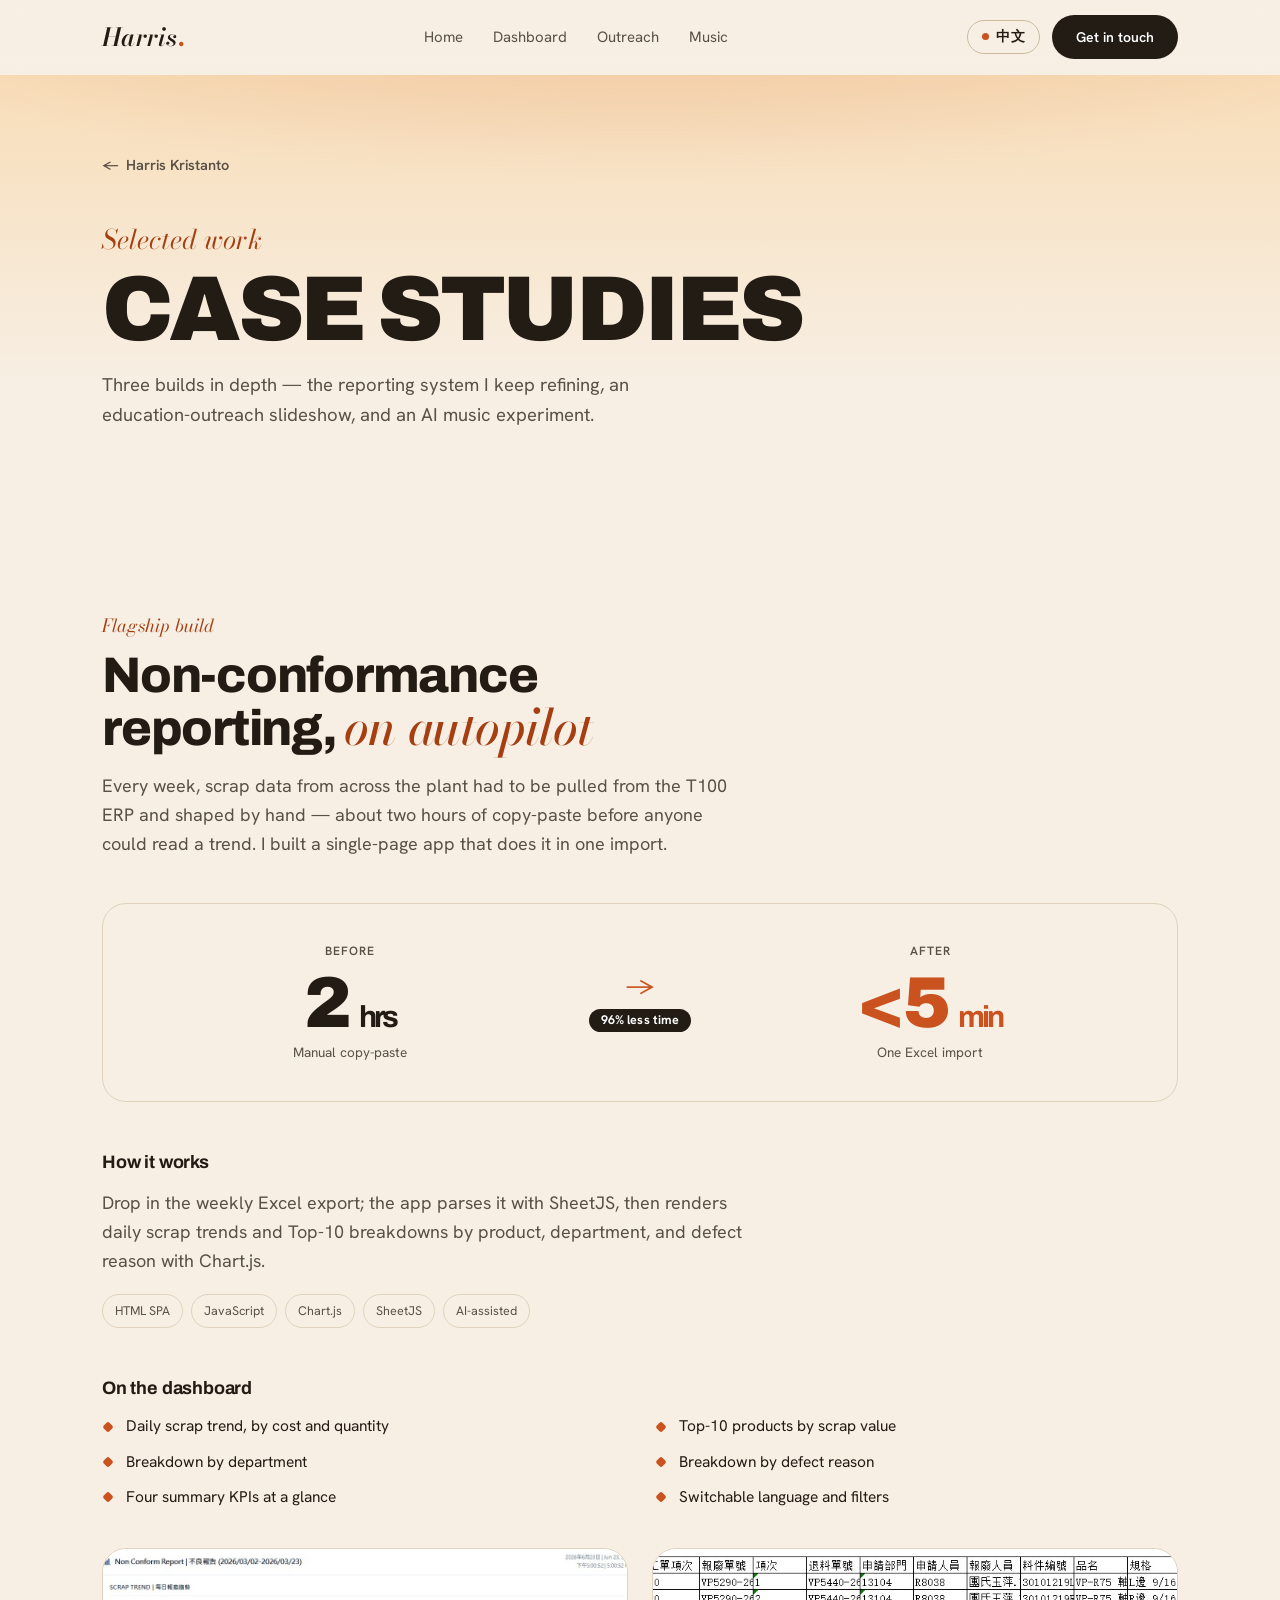
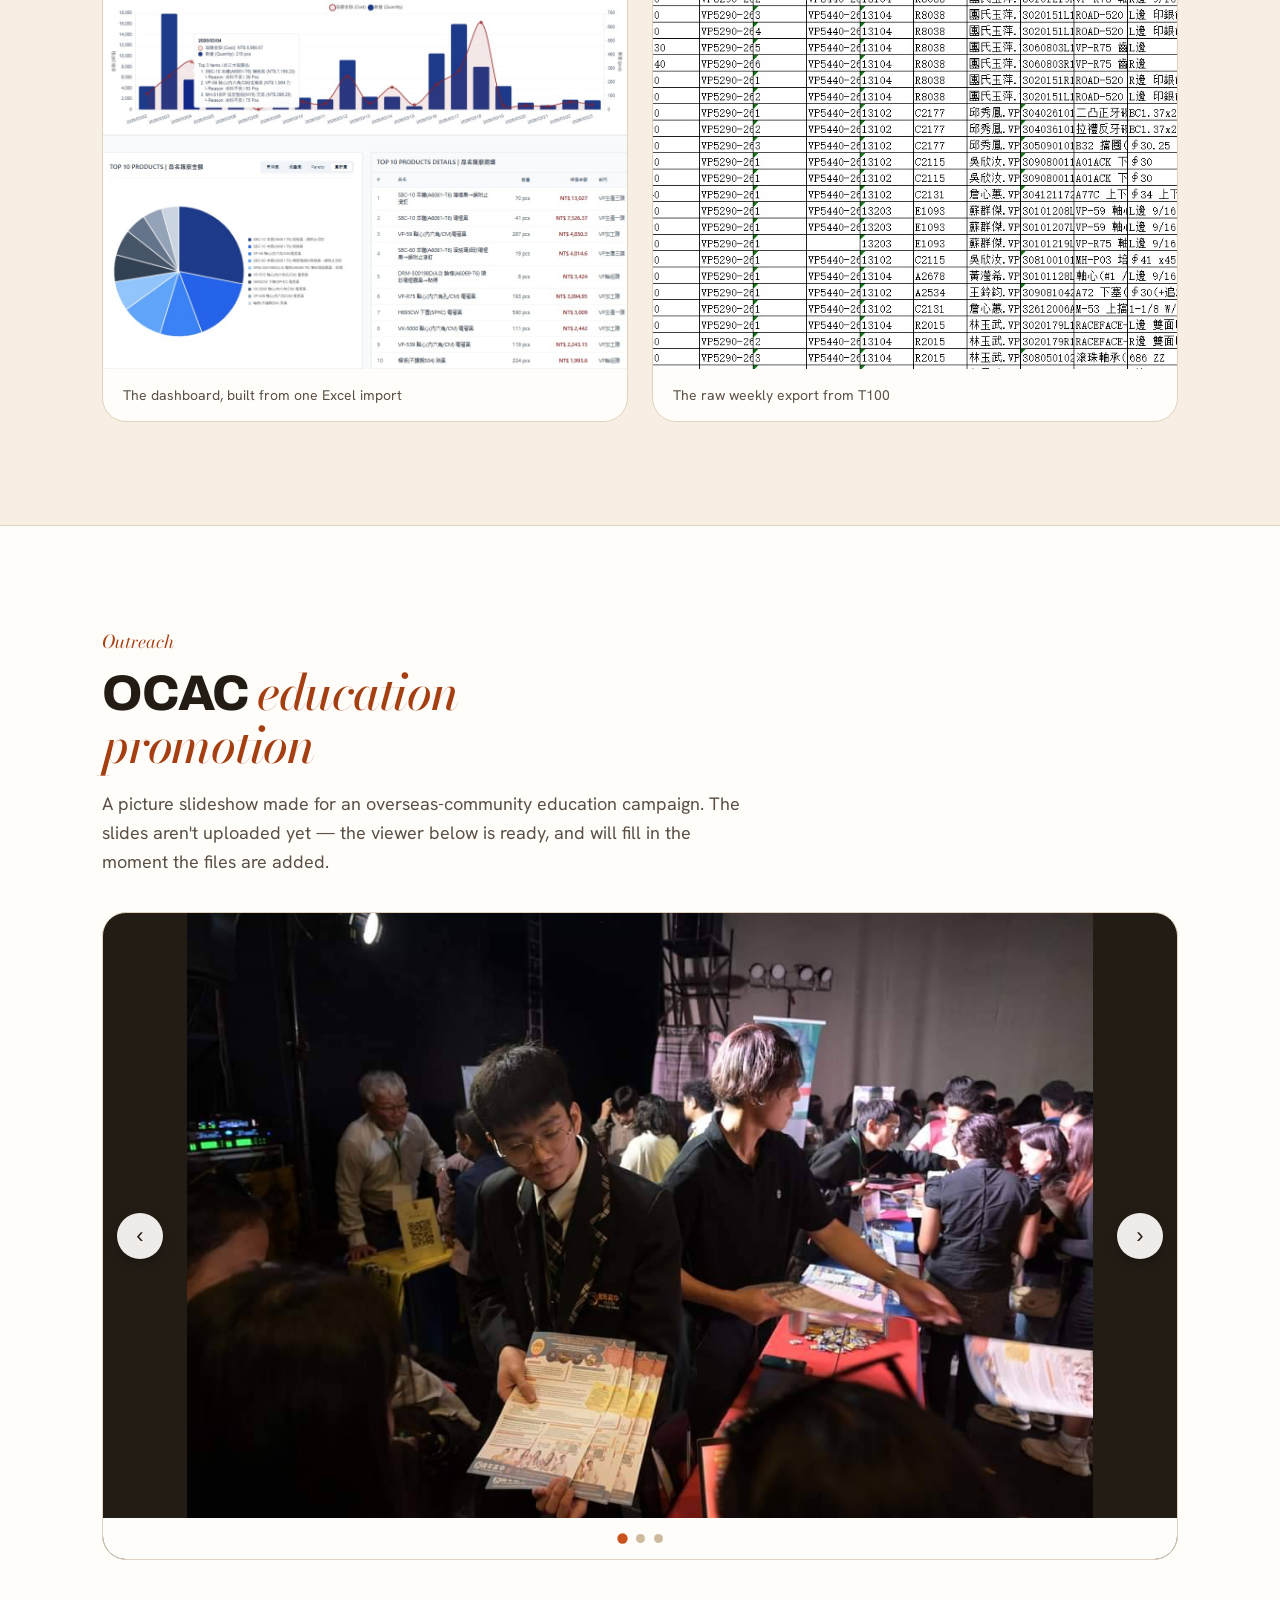
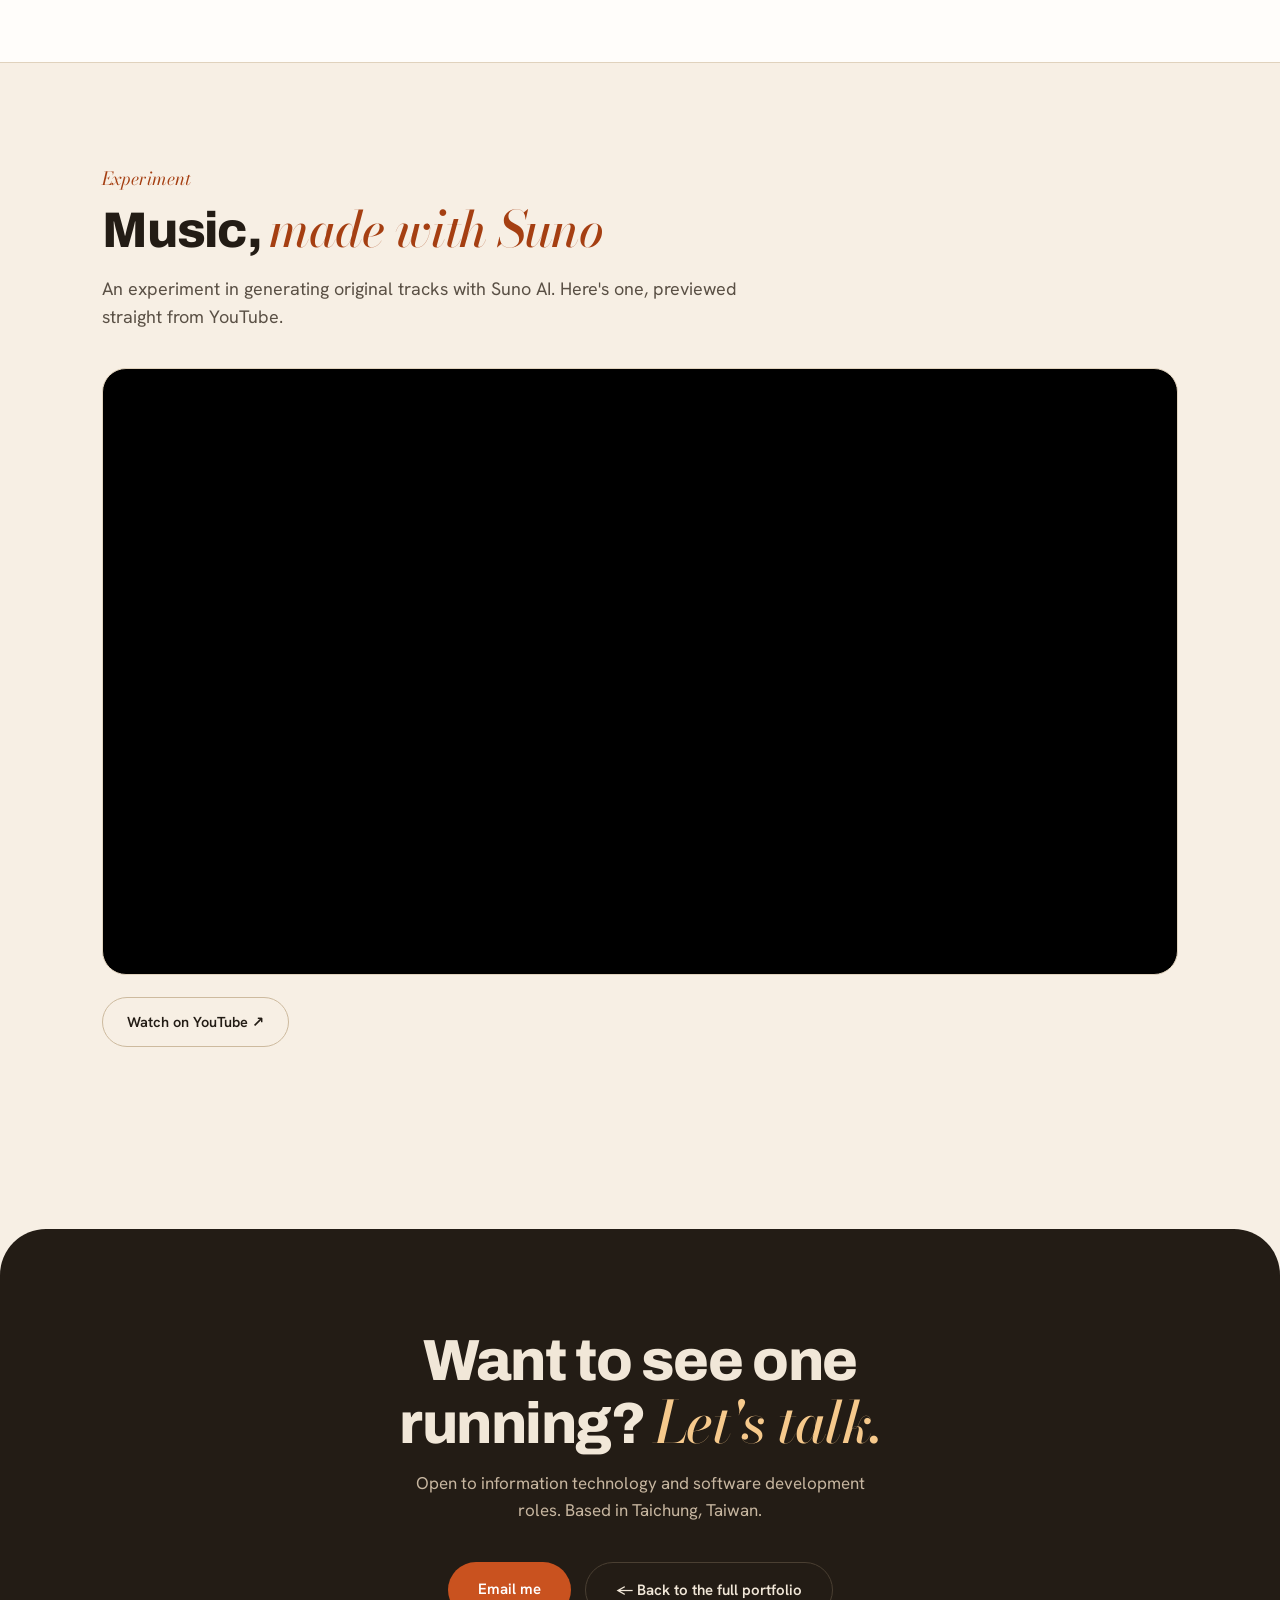
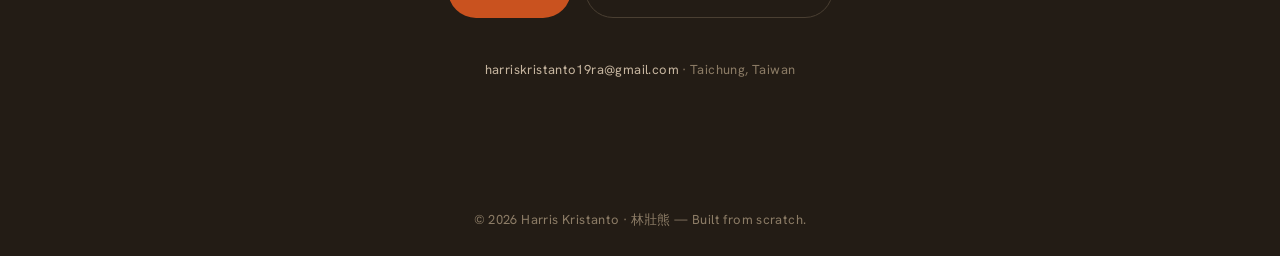
==== commit f0a17c5e: "Adopt Harris Kristanto design system across both pages - index.html: replace with the page-1 portfol" ====
--- a/projects.html
+++ b/projects.html
@@ -1,364 +1,463 @@
 <!DOCTYPE html>
 <html lang="en">
 <head>
-  <meta charset="UTF-8" />
-  <meta name="viewport" content="width=device-width, initial-scale=1.0" />
-  <title>Selected Work</title>
-  <link rel="preconnect" href="https://fonts.googleapis.com" />
-  <link rel="preconnect" href="https://fonts.gstatic.com" crossorigin />
-  <link href="https://fonts.googleapis.com/css2?family=Archivo:wght@500;600;700;800;900&family=Inter:wght@400;500;600&family=Noto+Sans+TC:wght@500;700;900&family=Playfair+Display:ital,wght@0,500;1,500;1,600&display=swap" rel="stylesheet" />
-  <style>
-    :root{
-      --ink:#17140f; --muted:#7c6f5f; --accent:#ef7d2e; --accent-2:#f5a83f;
-      --cream:#fff8ee; --line:rgba(23,20,15,.12);
-      --card:rgba(255,255,255,.72); --shadow:0 18px 50px rgba(120,80,20,.14);
-    }
-    *{margin:0;padding:0;box-sizing:border-box}
-    html{scroll-behavior:smooth}
-    body{
-      font-family:"Inter","Noto Sans TC","PingFang TC","Microsoft JhengHei",system-ui,sans-serif;
-      color:var(--ink); line-height:1.55;
-      background:
-        radial-gradient(1100px 640px at 78% -8%, #ffe2b6 0%, rgba(255,226,182,0) 60%),
-        radial-gradient(900px 700px at 5% 8%, #ffeccf 0%, rgba(255,236,207,0) 55%),
-        linear-gradient(180deg,#fffaf3 0%,#fff8ef 100%);
-      background-attachment:fixed; -webkit-font-smoothing:antialiased;
-    }
-    .wrap{width:min(1240px,93vw);margin:0 auto}
-    a{color:inherit;text-decoration:none}
-    img{max-width:100%;display:block}
-    .serif{font-family:"Playfair Display",Georgia,serif;font-style:italic}
-
-    /* nav */
-    nav{position:sticky;top:0;z-index:20;backdrop-filter:blur(10px);
-      background:rgba(255,250,243,.7);border-bottom:1px solid var(--line)}
-    .nav-in{display:flex;align-items:center;justify-content:space-between;padding:16px 0;gap:14px}
-    .brand{font-family:"Playfair Display",serif;font-style:italic;font-size:1.4rem;font-weight:600}
-    .nav-links{display:flex;gap:28px;font-size:.92rem;font-weight:500}
-    .nav-links a{color:var(--muted)}
-    .nav-links a:hover{color:var(--ink)}
-    .nav-right{display:flex;align-items:center;gap:12px}
-    .pill{background:var(--ink);color:#fff;padding:10px 22px;border-radius:999px;font-weight:600;font-size:.9rem;
-      transition:transform .15s ease}
-    .pill:hover{transform:translateY(-2px)}
-    .lang{background:transparent;border:1px solid var(--line);border-radius:999px;padding:9px 16px;
-      font-weight:600;font-size:.85rem;cursor:pointer;color:var(--ink);font-family:inherit;transition:all .15s ease}
-    .lang:hover{border-color:var(--accent);color:var(--accent)}
-
-    /* hero */
-    header.hero{padding:78px 0 44px}
-    .avail{display:inline-flex;align-items:center;gap:9px;background:#fff;border:1px solid var(--line);
-      border-radius:999px;padding:7px 16px;font-size:.82rem;font-weight:600;box-shadow:var(--shadow);margin-bottom:26px}
-    .avail i{width:9px;height:9px;border-radius:50%;background:var(--accent);box-shadow:0 0 0 4px rgba(239,125,46,.18)}
-    .hero h1{font-family:"Archivo",sans-serif;font-weight:900;letter-spacing:-.03em;line-height:.92;
-      font-size:clamp(3rem,11vw,7rem);text-transform:uppercase}
-    .hero h1 .serif{text-transform:none;font-weight:500;color:var(--accent);display:block;
-      font-size:clamp(2rem,7vw,4.2rem);letter-spacing:0;margin-bottom:-.1em}
-    .hero p{margin-top:22px;max-width:48ch;color:var(--muted);font-size:1.08rem}
-
-    /* section */
-    .sec{padding:30px 0 26px}
-    .proj{background:var(--card);border:1px solid var(--line);border-radius:30px;padding:46px;
-      box-shadow:var(--shadow);margin-bottom:36px;backdrop-filter:blur(6px)}
-    .proj-top{display:flex;align-items:flex-start;gap:22px;margin-bottom:24px}
-    .num{font-family:"Archivo",sans-serif;font-weight:800;font-size:2.8rem;color:transparent;
-      -webkit-text-stroke:1.5px rgba(23,20,15,.32);line-height:1}
-    .proj-top h3{font-family:"Archivo",sans-serif;font-weight:800;font-size:1.75rem;letter-spacing:-.01em}
-    .proj-top .tag{margin-top:7px;font-size:.8rem;font-weight:600;letter-spacing:.06em;text-transform:uppercase;color:var(--accent)}
-    .lead{color:var(--muted);max-width:70ch;font-size:1.06rem}
-
-    /* before/after */
-    .ba{display:grid;grid-template-columns:1fr auto 1fr;gap:18px;align-items:center;margin:30px 0 24px}
-    .ba .box{border-radius:20px;padding:30px;text-align:center;border:1px solid var(--line);background:#fffdf9}
-    .ba .box .lbl{font-size:.76rem;font-weight:700;letter-spacing:.08em;text-transform:uppercase;color:var(--muted)}
-    .ba .box .big{font-family:"Archivo",sans-serif;font-weight:900;font-size:3.2rem;line-height:1;margin:10px 0 4px}
-    .ba .before .big{color:#b5573a}.ba .after .big{color:#2f8f5b}
-    .ba .box .sub{font-size:.9rem;color:var(--muted)}
-    .ba .mid{display:flex;flex-direction:column;align-items:center;gap:8px;color:var(--accent);font-weight:800}
-    .ba .mid .glyph{font-size:1.7rem}
-    .ba .mid .pct{background:var(--ink);color:#fff;font-size:.76rem;padding:5px 12px;border-radius:8px;white-space:nowrap}
-
-    .chips{display:flex;flex-wrap:wrap;gap:11px;margin-top:4px}
-    .chip{background:#fff;border:1px solid var(--line);border-radius:999px;padding:9px 18px;font-size:.9rem;font-weight:500;color:var(--ink)}
-
-    /* media — larger thumbnails */
-    .shots{display:grid;grid-template-columns:1fr 1fr;gap:20px;margin-top:28px}
-    .shots figure{border-radius:20px;overflow:hidden;border:1px solid var(--line);background:#fffdf9}
-    .shots img{width:100%;height:360px;object-fit:cover;object-position:top}
-    .shots figcaption{padding:13px 18px;font-size:.9rem;color:var(--muted)}
-    .ph{height:360px;display:grid;place-items:center;text-align:center;padding:18px;color:var(--muted);font-size:.86rem;
-      background:repeating-linear-gradient(45deg,#fbf4e8,#fbf4e8 12px,#f4ead7 12px,#f4ead7 24px)}
-    .ph code{font-size:.78rem;color:var(--accent)}
-
-    /* slideshow */
-    .show{position:relative;border-radius:22px;overflow:hidden;border:1px solid var(--line);background:#2a2118;margin-top:8px}
-    .stage{position:relative;aspect-ratio:16/9}
-    .slide{position:absolute;inset:0;opacity:0;transition:opacity .4s ease;display:grid;place-items:center}
-    .slide.on{opacity:1}
-    .slide img{width:100%;height:100%;object-fit:contain}
-    .slide .ph{width:100%;height:100%}
-    .arw{position:absolute;top:50%;transform:translateY(-50%);width:46px;height:46px;border-radius:50%;border:none;
-      cursor:pointer;background:rgba(255,255,255,.9);color:var(--ink);font-size:1.4rem;display:grid;place-items:center}
-    .arw:hover{background:#fff}.arw.l{left:14px}.arw.r{right:14px}
-    .dots{display:flex;gap:8px;justify-content:center;padding:14px;background:#fffdf9}
-    .dots button{width:9px;height:9px;border-radius:50%;border:none;background:#d9cab2;cursor:pointer}
-    .dots button.on{background:var(--accent)}
-
-    /* video */
-    .vid{position:relative;padding-top:56.25%;border-radius:22px;overflow:hidden;border:1px solid var(--line);margin-top:8px;background:#000}
-    .vid iframe{position:absolute;inset:0;width:100%;height:100%;border:0}
-    .btn-line{margin-top:20px}
-    .btn-out{display:inline-flex;align-items:center;gap:9px;background:#fff;border:1px solid var(--line);
-      border-radius:999px;padding:13px 26px;font-weight:600;font-size:.95rem}
-    .btn-out:hover{border-color:var(--accent);color:var(--accent)}
-
-    /* clickable images + lightbox */
-    .zoom{cursor:zoom-in;transition:filter .2s ease,transform .2s ease}
-    .zoom:hover{filter:brightness(1.05)}
-    .shots .zoom:hover{transform:scale(1.01)}
-    .lb{position:fixed;inset:0;background:rgba(18,13,7,.93);backdrop-filter:blur(4px);
-      display:none;place-items:center;z-index:100}
-    .lb.open{display:grid}
-    body.lb-open{overflow:hidden}
-    .lb figure{margin:0;display:grid;place-items:center;gap:12px;max-width:94vw;max-height:92vh}
-    .lb img{max-width:94vw;max-height:84vh;object-fit:contain;border-radius:10px;box-shadow:0 30px 80px rgba(0,0,0,.55)}
-    .lb figcaption{color:#f3e7d4;font-size:.9rem;text-align:center}
-    .lb-btn{position:absolute;background:rgba(255,255,255,.92);border:none;color:var(--ink);cursor:pointer;
-      width:46px;height:46px;border-radius:50%;font-size:1.5rem;line-height:1;display:grid;place-items:center;
-      box-shadow:0 6px 18px rgba(0,0,0,.25)}
-    .lb-btn:hover{background:#fff;transform:scale(1.06)}
-    .lb-close{top:18px;right:20px}
-    .lb-prev{left:18px;top:50%;transform:translateY(-50%)}
-    .lb-next{right:18px;top:50%;transform:translateY(-50%)}
-    .lb-prev:hover,.lb-next:hover{transform:translateY(-50%) scale(1.06)}
-    @media(max-width:720px){.lb-prev{left:8px}.lb-next{right:8px}}
-
-    /* back-to-top */
-    .top{position:fixed;right:22px;bottom:22px;width:46px;height:46px;border-radius:50%;border:none;
-      background:var(--ink);color:#fff;font-size:1.2rem;cursor:pointer;display:none;place-items:center;
-      box-shadow:var(--shadow);z-index:40}
-    .top.show{display:grid}
-    .top:hover{background:var(--accent)}
-
-    footer{border-top:1px solid var(--line);padding:34px 0;color:var(--muted);font-size:.88rem;
-      display:flex;justify-content:space-between;flex-wrap:wrap;gap:10px}
-
-    @media(max-width:720px){
-      .nav-links{display:none}
-      .proj{padding:30px}
-      .ba{grid-template-columns:1fr}.ba .mid{flex-direction:row}
-      .shots{grid-template-columns:1fr}
-      .shots img,.ph{height:300px}
-    }
-  </style>
+<meta charset="UTF-8" />
+<meta name="viewport" content="width=device-width, initial-scale=1.0" />
+<title>Harris Kristanto — Case Studies</title>
+<meta name="description" content="Case studies by Harris Kristanto (林壯熊) — a non-conformance reporting system, an education-outreach slideshow, and an AI music experiment." />
+<link rel="preconnect" href="https://fonts.googleapis.com" />
+<link rel="preconnect" href="https://fonts.gstatic.com" crossorigin />
+<link href="https://fonts.googleapis.com/css2?family=Archivo:wght@600;700;800;900&family=Bodoni+Moda:ital,opsz,wght@1,6..96,500;1,6..96,600&family=Hanken+Grotesk:wght@400;500;600;700&display=swap" rel="stylesheet" />
+<script>document.documentElement.className += ' js';</script>
+<style>
+  :root{
+    --bg:#F7EFE4; --bg-2:#EFE4D3;
+    --peach-1:#F6C98C; --peach-2:#F8DDB8;
+    --rust:#C9521F; --rust-2:#A53F12;
+    --ink:#231C15; --ink-soft:#5A5045;
+    --line:#E0D2BD; --line-2:#CDBA9E; --white:#FFFDFA;
+
+    --f-name:"Archivo", system-ui, sans-serif;
+    --f-serif:"Bodoni Moda", Georgia, serif;
+    --f-body:"Hanken Grotesk", system-ui, sans-serif;
+
+    --maxw:1140px;
+
+    --z-backtop:80;
+    --z-sticky:100;
+    --z-skip:200;
+    --z-modal:300;
+
+    --ease:cubic-bezier(.22,1,.36,1);
+  }
+
+  *{margin:0;padding:0;box-sizing:border-box}
+  html{scroll-behavior:smooth}
+  @media (prefers-reduced-motion:reduce){html{scroll-behavior:auto}}
+
+  body{
+    font-family:var(--f-body); background:var(--bg); color:var(--ink);
+    font-size:17px; line-height:1.6; -webkit-font-smoothing:antialiased; overflow-x:hidden;
+  }
+  a{color:inherit;text-decoration:none}
+  a,button{touch-action:manipulation}
+  ::selection{background:var(--rust);color:#fff}
+  :focus-visible{outline:2px solid var(--rust);outline-offset:3px;border-radius:4px}
+  p{text-wrap:pretty}
+  h1,h2,h3{text-wrap:balance}
+  img{display:block;max-width:100%}
+
+  .skip{position:absolute;left:-9999px;background:var(--ink);color:#fff;padding:10px 16px;z-index:var(--z-skip)}
+  .skip:focus{left:8px;top:8px}
+  .wrap{max-width:var(--maxw);margin:0 auto;padding:0 clamp(20px,5vw,32px)}
+
+  /* ---------- NAV (shared with home) ---------- */
+  .nav{position:sticky;top:0;z-index:var(--z-sticky);background:color-mix(in srgb,var(--bg) 82%,transparent);backdrop-filter:blur(10px);border-bottom:1px solid transparent;transition:border-color .3s,background .3s}
+  .nav.scrolled{border-color:var(--line)}
+  .nav-inner{display:flex;align-items:center;justify-content:space-between;height:74px;max-width:var(--maxw);margin:0 auto;padding:0 clamp(20px,5vw,32px)}
+  .logo{font-family:var(--f-serif);font-style:italic;font-weight:600;font-size:25px;letter-spacing:.01em}
+  .logo b{font-style:normal;color:var(--rust)}
+  .nav-links{display:flex;gap:30px}
+  .nav-links a{font-size:15px;color:var(--ink-soft);transition:color .2s;position:relative}
+  .nav-links a::after{content:"";position:absolute;left:0;bottom:-5px;width:0;height:2px;background:var(--rust);transition:width .25s var(--ease)}
+  .nav-links a:hover{color:var(--ink)}
+  .nav-links a:hover::after{width:100%}
+  .btn-contact{background:var(--ink);color:#fff;padding:11px 24px;border-radius:40px;font-size:14px;font-weight:600;transition:transform .25s var(--ease),background .25s}
+  .btn-contact:hover{background:var(--rust-2);transform:translateY(-2px)}
+  .nav-right{display:flex;align-items:center;gap:12px}
+  .btn-lang{font-family:var(--f-body);font-weight:600;font-size:13.5px;color:var(--ink);background:transparent;border:1px solid var(--line-2);padding:9px 14px;border-radius:40px;cursor:pointer;letter-spacing:.02em;line-height:1;display:inline-flex;align-items:center;gap:7px;transition:border-color .2s,background .2s,transform .25s var(--ease)}
+  .btn-lang::before{content:"";width:7px;height:7px;border-radius:50%;background:var(--rust)}
+  .btn-lang:hover{border-color:var(--rust);background:var(--white);transform:translateY(-1px)}
+  html[lang="zh-Hant"] .kicker,html[lang="zh-Hant"] .ph-title,html[lang="zh-Hant"] .case-h{letter-spacing:0}
+
+  /* ---------- PAGE HEADER ---------- */
+  .phead{
+    position:relative;overflow:hidden;
+    background:
+      radial-gradient(120% 80% at 50% -20%, color-mix(in srgb,var(--rust) 18%,transparent) 0%, transparent 55%),
+      linear-gradient(180deg, var(--peach-2) 0%, var(--bg) 72%);
+    padding:clamp(40px,7vw,76px) 0 clamp(48px,7vw,80px);
+  }
+  .back{display:inline-flex;align-items:center;gap:8px;font-size:14.5px;color:var(--ink-soft);font-weight:600;transition:color .2s,gap .25s var(--ease)}
+  .back:hover{color:var(--rust-2);gap:12px}
+  .ph-eyebrow{display:block;font-family:var(--f-serif);font-style:italic;font-size:clamp(20px,3vw,27px);color:var(--rust-2);margin:clamp(26px,4vw,40px) 0 6px}
+  .ph-title{font-family:var(--f-name);font-weight:900;font-size:clamp(44px,8.5vw,92px);line-height:.92;letter-spacing:-.035em;text-transform:uppercase}
+  .ph-sub{color:var(--ink-soft);max-width:54ch;margin-top:18px;font-size:clamp(16px,2vw,18.5px)}
+
+  /* ---------- CASES ---------- */
+  .case{padding:clamp(58px,8vw,104px) 0}
+  .case + .case{border-top:1px solid var(--line)}
+  .case.alt{background:var(--white)}
+  .case-label{font-family:var(--f-serif);font-style:italic;font-size:18px;color:var(--rust-2)}
+  .case-h{font-family:var(--f-name);font-weight:800;font-size:clamp(28px,4.6vw,50px);letter-spacing:-.025em;line-height:1.03;margin:10px 0 0;max-width:18ch}
+  .case-h em{font-family:var(--f-serif);font-style:italic;font-weight:500;color:var(--rust-2);text-transform:none}
+  .case-lead{color:var(--ink-soft);max-width:64ch;margin-top:18px;font-size:clamp(16px,1.9vw,18px)}
+
+  /* from → to result strip (a real measured outcome, not a hero-metric) */
+  .fromto{display:grid;grid-template-columns:1fr auto 1fr;gap:clamp(16px,3vw,30px);align-items:center;
+    margin:clamp(30px,4vw,44px) 0 0;padding:clamp(26px,3.5vw,38px);background:var(--bg);border:1px solid var(--line);border-radius:24px}
+  .case.alt .fromto{background:var(--bg)}
+  .ft-cell{text-align:center}
+  .ft-cell .k{font-weight:600;font-size:12px;letter-spacing:.08em;text-transform:uppercase;color:var(--ink-soft)}
+  .ft-cell .v{font-family:var(--f-name);font-weight:900;font-size:clamp(40px,6.5vw,72px);line-height:.9;letter-spacing:-.04em;margin:10px 0 6px}
+  .ft-cell.to .v{color:var(--rust)}
+  .ft-cell .note{font-size:13.5px;color:var(--ink-soft)}
+  .ft-arrow{display:flex;flex-direction:column;align-items:center;gap:10px;color:var(--rust);font-size:26px;line-height:1}
+  .ft-arrow .pct{font-family:var(--f-body);font-weight:700;font-size:12.5px;color:#fff;background:var(--ink);padding:5px 12px;border-radius:20px;white-space:nowrap;letter-spacing:.01em}
+
+  .case-h3{font-family:var(--f-name);font-weight:700;font-size:18px;letter-spacing:-.01em;margin:clamp(34px,4vw,46px) 0 12px}
+  .tags{display:flex;flex-wrap:wrap;gap:8px;margin-top:18px}
+  .tags span{font-size:12.5px;background:var(--bg);border:1px solid var(--line);padding:6px 12px;border-radius:20px;color:var(--ink-soft)}
+  .case.alt .tags span{background:var(--white)}
+
+  .specs{list-style:none;display:grid;grid-template-columns:1fr 1fr;gap:12px 30px;margin-top:8px}
+  .specs li{position:relative;padding-left:24px;font-size:15.5px;line-height:1.5;color:var(--ink)}
+  .specs li::before{content:"";position:absolute;left:2px;top:.55em;width:8px;height:8px;background:var(--rust);border-radius:2px;transform:rotate(45deg)}
+
+  /* gallery — larger image boxes, click to enlarge */
+  .shots{display:grid;grid-template-columns:1fr 1fr;gap:clamp(16px,2.5vw,24px);margin-top:clamp(28px,4vw,40px)}
+  .shots figure{background:var(--white);border:1px solid var(--line);border-radius:24px;overflow:hidden;transition:transform .4s var(--ease),box-shadow .4s var(--ease)}
+  .case.alt .shots figure{background:var(--bg)}
+  .shots figure:has(.zoom):hover{transform:translateY(-5px);box-shadow:0 30px 56px -34px rgba(120,70,20,.5)}
+  .shots img.zoom{width:100%;height:clamp(280px,36vw,420px);object-fit:cover;object-position:top;cursor:zoom-in}
+  .shots figcaption{padding:15px 20px;font-size:14px;color:var(--ink-soft)}
+  .ph{height:clamp(280px,36vw,420px);display:flex;flex-direction:column;align-items:center;justify-content:center;gap:12px;text-align:center;padding:24px;
+    background:repeating-linear-gradient(135deg,var(--bg),var(--bg) 14px,var(--bg-2) 14px,var(--bg-2) 28px);color:var(--ink-soft)}
+  .ph .g{font-family:var(--f-name);font-weight:900;font-size:30px;color:var(--line-2)}
+  .ph code{font-size:12.5px;color:var(--rust-2);background:var(--white);border:1px solid var(--line);padding:3px 9px;border-radius:8px}
+
+  /* slideshow */
+  .show{position:relative;border-radius:24px;overflow:hidden;border:1px solid var(--line);background:var(--ink);margin-top:clamp(24px,3.5vw,36px)}
+  .stage{position:relative;aspect-ratio:16/9}
+  .slide{position:absolute;inset:0;opacity:0;transition:opacity .5s var(--ease);display:flex;align-items:center;justify-content:center}
+  .slide.on{opacity:1}
+  .slide img.zoom{width:100%;height:100%;object-fit:contain;cursor:zoom-in}
+  .slide .ph{width:100%;height:100%}
+  .arw{position:absolute;top:50%;transform:translateY(-50%);width:46px;height:46px;border-radius:50%;border:none;cursor:pointer;
+    background:color-mix(in srgb,var(--white) 92%,transparent);color:var(--ink);font-size:22px;line-height:1;display:flex;align-items:center;justify-content:center;
+    box-shadow:0 6px 18px -6px rgba(0,0,0,.4);transition:background .2s,transform .2s var(--ease)}
+  .arw:hover{background:var(--white);transform:translateY(-50%) scale(1.06)}
+  .arw.l{left:14px}.arw.r{right:14px}
+  .dots{display:flex;gap:9px;justify-content:center;padding:16px;background:var(--white)}
+  .dots button{width:9px;height:9px;border-radius:50%;border:none;background:var(--line-2);cursor:pointer;transition:background .2s,transform .2s var(--ease)}
+  .dots button.on{background:var(--rust);transform:scale(1.15)}
+
+  /* video */
+  .vid{position:relative;padding-top:56.25%;border-radius:24px;overflow:hidden;border:1px solid var(--line);margin-top:clamp(24px,3.5vw,36px);background:#000}
+  .vid iframe{position:absolute;inset:0;width:100%;height:100%;border:0}
+  .btn-row{margin-top:22px;display:flex;gap:12px;flex-wrap:wrap}
+  .btn-ghost{display:inline-flex;align-items:center;gap:8px;border:1px solid var(--line-2);color:var(--ink);padding:12px 24px;border-radius:40px;font-weight:600;font-size:14.5px;transition:border-color .2s,color .2s,transform .25s var(--ease)}
+  .btn-ghost:hover{border-color:var(--rust);color:var(--rust-2);transform:translateY(-2px)}
+
+  /* ---------- CONTACT (shared treatment) ---------- */
+  .contact{background:var(--ink);color:#F1E7D8;text-align:center;border-radius:clamp(28px,5vw,46px) clamp(28px,5vw,46px) 0 0;margin-top:clamp(50px,7vw,80px);padding:clamp(56px,8vw,104px) 0}
+  .contact h2{font-family:var(--f-name);font-weight:800;font-size:clamp(32px,5.4vw,58px);letter-spacing:-.025em;line-height:1.04;max-width:18ch;margin:0 auto 16px}
+  .contact h2 em{font-family:var(--f-serif);font-style:italic;font-weight:500;color:var(--peach-1);text-transform:none}
+  .contact .csub{color:#C7B6A0;max-width:46ch;margin:0 auto 38px;line-height:1.6}
+  .cta-row{display:flex;gap:14px;justify-content:center;flex-wrap:wrap}
+  .cta{padding:15px 30px;border-radius:40px;font-weight:600;font-size:15px;transition:transform .25s var(--ease)}
+  .cta.primary{background:var(--rust);color:#fff}
+  .cta.ghost{border:1px solid #4A3F32;color:#F1E7D8}
+  .cta:hover{transform:translateY(-2px)}
+  .contact .small{margin-top:42px;font-size:13px;color:#8C7C66;letter-spacing:.03em}
+  .contact .small a{color:#C7B6A0}
+
+  footer{background:var(--ink);color:#8C7C66;text-align:center;padding:26px 0;font-size:13px;letter-spacing:.03em}
+
+  /* ---------- lightbox ---------- */
+  .lb{position:fixed;inset:0;z-index:var(--z-modal);background:color-mix(in srgb,var(--ink) 92%,#000);display:none;place-items:center;padding:24px}
+  .lb.open{display:grid}
+  body.lb-open{overflow:hidden}
+  .lb figure{margin:0;display:grid;gap:14px;place-items:center;max-width:94vw;max-height:92vh}
+  .lb img{max-width:94vw;max-height:84vh;object-fit:contain;border-radius:14px;box-shadow:0 40px 90px -30px rgba(0,0,0,.7)}
+  .lb figcaption{color:#E8D9C4;font-size:14px;text-align:center;font-family:var(--f-body)}
+  .lb-btn{position:absolute;background:color-mix(in srgb,var(--white) 92%,transparent);border:none;color:var(--ink);cursor:pointer;
+    width:48px;height:48px;border-radius:50%;font-size:24px;line-height:1;display:flex;align-items:center;justify-content:center;box-shadow:0 8px 22px -6px rgba(0,0,0,.5);transition:background .2s,transform .2s var(--ease)}
+  .lb-btn:hover{background:var(--white);transform:scale(1.07)}
+  .lb-close{top:20px;right:22px}
+  .lb-prev{left:18px;top:50%;transform:translateY(-50%)}
+  .lb-next{right:18px;top:50%;transform:translateY(-50%)}
+  .lb-prev:hover,.lb-next:hover{transform:translateY(-50%) scale(1.07)}
+
+  /* back to top */
+  .totop{position:fixed;right:22px;bottom:22px;z-index:var(--z-backtop);width:46px;height:46px;border-radius:50%;border:none;cursor:pointer;
+    background:var(--ink);color:#fff;font-size:19px;display:none;align-items:center;justify-content:center;box-shadow:0 12px 26px -10px rgba(120,70,20,.7);transition:background .2s,transform .25s var(--ease)}
+  .totop.show{display:flex}
+  .totop:hover{background:var(--rust-2);transform:translateY(-3px)}
+
+  /* ---------- reveal (default visible; enriches only with JS) ---------- */
+  @media (prefers-reduced-motion:no-preference){
+    .js .rv{opacity:0;transform:translateY(26px);transition:opacity .7s var(--ease),transform .7s var(--ease)}
+    .js .rv.in{opacity:1;transform:none}
+  }
+
+  /* ---------- responsive ---------- */
+  @media (max-width:860px){ .nav-links{display:none} }
+  @media (max-width:680px){
+    .fromto{grid-template-columns:1fr;gap:22px}
+    .ft-arrow{flex-direction:row}
+    .ft-arrow .glyph{transform:rotate(90deg)}
+    .shots{grid-template-columns:1fr}
+    .specs{grid-template-columns:1fr;gap:11px}
+  }
+</style>
 </head>
 <body>
-  <nav>
-    <div class="wrap nav-in">
-      <div class="brand">Portfolio.</div>
-      <div class="nav-links">
-        <a href="index.html" data-en="Home" data-zh="首頁">Home</a>
-        <a href="#work" data-en="Work" data-zh="作品">Work</a>
-        <a href="#proj-1" data-en="Process" data-zh="流程">Process</a>
+<a class="skip" href="#case-1" data-zh="跳到內容">Skip to content</a>
+
+<!-- ===== NAV ===== -->
+<header class="nav" id="nav">
+  <div class="nav-inner">
+    <a href="index.html" class="logo">Harris<b>.</b></a>
+    <nav class="nav-links" aria-label="Primary">
+      <a href="index.html" data-zh="首頁">Home</a>
+      <a href="#case-1" data-zh="不良品看板">Dashboard</a>
+      <a href="#case-2" data-zh="教育推廣">Outreach</a>
+      <a href="#case-3" data-zh="音樂">Music</a>
+    </nav>
+    <div class="nav-right">
+      <button type="button" class="btn-lang" id="lang-toggle" aria-label="切換為繁體中文">中文</button>
+      <a href="#contact" class="btn-contact" data-zh="與我聯絡">Get in touch</a>
+    </div>
+  </div>
+</header>
+
+<!-- ===== PAGE HEADER ===== -->
+<section class="phead" id="top">
+  <div class="wrap">
+    <a class="back" href="index.html"><span aria-hidden="true">&larr;</span> <span data-zh="林壯熊 · 作品集">Harris Kristanto</span></a>
+    <span class="ph-eyebrow" data-zh="精選作品">Selected work</span>
+    <h1 class="ph-title" data-zh="案例研究">Case studies</h1>
+    <p class="ph-sub" data-zh="三個深入的作品——我持續打磨的報表系統、一份教育推廣簡報，以及一個 AI 音樂實驗。">Three builds in depth — the reporting system I keep refining, an education-outreach slideshow, and an AI music experiment.</p>
+  </div>
+</section>
+
+<main>
+<!-- ===== CASE 1 ===== -->
+<section class="case" id="case-1">
+  <div class="wrap">
+    <div class="rv">
+      <span class="case-label" data-zh="代表作">Flagship build</span>
+      <h2 class="case-h" data-zh="不良品報表，<em>自動完成</em>">Non-conformance reporting, <em>on autopilot</em></h2>
+      <p class="case-lead" data-zh="過去每週都得從 T100 ERP 匯出全廠報廢資料、再手動整理——光是複製貼上就要約兩小時，才看得出趨勢。我做了一支單頁網頁應用，匯入一次就完成。">Every week, scrap data from across the plant had to be pulled from the T100 ERP and shaped by hand — about two hours of copy-paste before anyone could read a trend. I built a single-page app that does it in one import.</p>
+    </div>
+
+    <div class="fromto rv">
+      <div class="ft-cell from">
+        <div class="k" data-zh="導入前">Before</div>
+        <div class="v">2 <span style="font-size:.42em;font-weight:700" data-zh="小時">hrs</span></div>
+        <div class="note" data-zh="人工複製貼上">Manual copy-paste</div>
       </div>
-      <div class="nav-right">
-        <button class="lang" id="lang">中文</button>
-        <a class="pill" href="mailto:harriskristanto19ra@gmail.com" data-en="Contact" data-zh="聯絡">Contact</a>
+      <div class="ft-arrow">
+        <span class="glyph" aria-hidden="true">&rarr;</span>
+        <span class="pct" data-zh="減少 96% 工時">96% less time</span>
       </div>
-    </div>
-  </nav>
-
-  <header class="hero wrap">
-    <span class="avail"><i></i> <span data-en="Available for new opportunities" data-zh="開放新的合作機會">Available for new opportunities</span></span>
-    <h1><span class="serif" data-en="Selected" data-zh="精選">Selected</span> <span data-en="Work" data-zh="作品">Work</span></h1>
-    <p data-en="A short collection of projects in automation, design, and AI." data-zh="自動化、設計與 AI 的精選作品。">A short collection of projects in automation, design, and AI.</p>
-  </header>
-
-  <main class="wrap" id="work">
-
-    <!-- 01 -->
-    <section class="sec" id="proj-1">
-      <article class="proj">
-        <div class="proj-top">
-          <div class="num">01</div>
-          <div>
-            <h3 data-en="Non-Conform Data Automation" data-zh="不良品資料自動化">Non-Conform Data Automation</h3>
-            <div class="tag" data-en="AI · Automation · Dashboard" data-zh="AI · 自動化 · 看板">AI · Automation · Dashboard</div>
-          </div>
-        </div>
-        <p class="lead" data-en="AI-generated code turns a weekly factory scrap report into a live, visual dashboard — download the Excel export, import it, and the board builds itself." data-zh="AI 生成的程式將每週工廠報廢報表轉換為即時視覺看板——下載 Excel 匯出檔、匯入，看板即自動生成。">AI-generated code turns a weekly factory scrap report into a live, visual dashboard — download the Excel export, import it, and the board builds itself.</p>
-
-        <div class="ba">
-          <div class="box before">
-            <div class="lbl" data-en="Before" data-zh="導入前">Before</div>
-            <div class="big" data-en="2 hrs+" data-zh="2 小時+">2 hrs+</div>
-            <div class="sub" data-en="Manual aggregation" data-zh="人工彙整資料">Manual aggregation</div>
-          </div>
-          <div class="mid">
-            <span class="glyph">&rarr;</span>
-            <span class="pct" data-en="96% faster" data-zh="提升 96%">96% faster</span>
-          </div>
-          <div class="box after">
-            <div class="lbl" data-en="After" data-zh="導入後">After</div>
-            <div class="big" data-en="5 min" data-zh="5 分鐘">5 min</div>
-            <div class="sub" data-en="Automated board" data-zh="自動產出看板">Automated board</div>
-          </div>
-        </div>
-
-        <div class="chips">
-          <span class="chip" data-en="4 KPI cards" data-zh="4 張 KPI 卡片">4 KPI cards</span>
-          <span class="chip" data-en="12 chart views" data-zh="12 種圖表">12 chart views</span>
-          <span class="chip" data-en="Daily scrap trend" data-zh="每日報廢趨勢">Daily scrap trend</span>
-          <span class="chip" data-en="Built with Gemini" data-zh="使用 Gemini 製作">Built with Gemini</span>
-        </div>
-
-        <div class="shots">
-          <figure>
-            <img class="zoom" loading="lazy" src="images/non-conform-dashboard.png"
-                 alt="Interactive non-conform dashboard" data-en-cap="Interactive non-conform dashboard" data-zh-cap="互動式不良品看板"
-                 data-label="Dashboard" onerror="ph(this)" />
-            <figcaption data-en="Interactive non-conform dashboard" data-zh="互動式不良品看板">Interactive non-conform dashboard</figcaption>
-          </figure>
-          <figure>
-            <img class="zoom" loading="lazy" src="images/non-conform-excel.png"
-                 alt="Raw weekly export from T100" data-en-cap="Raw weekly export from T100" data-zh-cap="T100 每週原始匯出檔"
-                 data-label="T100 Excel export" onerror="ph(this)" />
-            <figcaption data-en="Raw weekly export from T100" data-zh="T100 每週原始匯出檔">Raw weekly export from T100</figcaption>
-          </figure>
-        </div>
-      </article>
-    </section>
-
-    <!-- 02 -->
-    <section class="sec" id="proj-2">
-      <article class="proj">
-        <div class="proj-top">
-          <div class="num">02</div>
-          <div>
-            <h3 data-en="OCAC Education Promotion" data-zh="僑委會教育推廣">OCAC Education Promotion</h3>
-            <div class="tag" data-en="Slideshow · Outreach" data-zh="簡報 · 推廣">Slideshow · Outreach</div>
-          </div>
-        </div>
-        <p class="lead" data-en="A picture slideshow for the overseas education promotion campaign." data-zh="海外教育推廣活動的圖片簡報。">A picture slideshow for the overseas education promotion campaign.</p>
-
-        <div class="show" id="ocac">
-          <div class="stage">
-            <div class="slide on"><img class="zoom" loading="lazy" src="images/ocac-1.jpg" alt="OCAC slide 1" data-en-cap="OCAC slide 1" data-zh-cap="OCAC 簡報 1" data-label="OCAC slide 1" onerror="ph(this)" /></div>
-            <div class="slide"><img class="zoom" loading="lazy" src="images/ocac-2.jpg" alt="OCAC slide 2" data-en-cap="OCAC slide 2" data-zh-cap="OCAC 簡報 2" data-label="OCAC slide 2" onerror="ph(this)" /></div>
-            <div class="slide"><img class="zoom" loading="lazy" src="images/ocac-3.jpg" alt="OCAC slide 3" data-en-cap="OCAC slide 3" data-zh-cap="OCAC 簡報 3" data-label="OCAC slide 3" onerror="ph(this)" /></div>
-          </div>
-          <button class="arw l" aria-label="Previous">&lsaquo;</button>
-          <button class="arw r" aria-label="Next">&rsaquo;</button>
-          <div class="dots"></div>
-        </div>
-      </article>
-    </section>
-
-    <!-- 03 -->
-    <section class="sec" id="proj-3">
-      <article class="proj">
-        <div class="proj-top">
-          <div class="num">03</div>
-          <div>
-            <h3 data-en="AI Music with Suno" data-zh="用 Suno 製作 AI 音樂">AI Music with Suno</h3>
-            <div class="tag" data-en="Generative AI · Music" data-zh="生成式 AI · 音樂">Generative AI · Music</div>
-          </div>
-        </div>
-        <p class="lead" data-en="Original tracks composed with Suno AI. Preview one below." data-zh="使用 Suno AI 創作的原創音樂，下方可預覽。">Original tracks composed with Suno AI. Preview one below.</p>
-
-        <div class="vid">
-          <iframe src="https://www.youtube.com/embed/4ILfhN7w7qg" title="Suno AI music preview" loading="lazy"
-                  allow="accelerometer; autoplay; clipboard-write; encrypted-media; gyroscope; picture-in-picture" allowfullscreen></iframe>
-        </div>
-        <div class="btn-line">
-          <a class="btn-out" href="https://www.youtube.com/watch?v=4ILfhN7w7qg" target="_blank" rel="noopener"
-             data-en="▶ Watch on YouTube" data-zh="▶ 在 YouTube 觀看">▶ Watch on YouTube</a>
-        </div>
-      </article>
-    </section>
-  </main>
-
-  <footer class="wrap">
-    <span>&copy; <span id="yr"></span> <span data-en="Portfolio" data-zh="作品集">Portfolio</span></span>
-    <a href="index.html" data-en="Back to home →" data-zh="返回首頁 →">Back to home →</a>
-  </footer>
-
-  <button class="top" id="top" aria-label="Back to top">&uarr;</button>
-
-  <!-- fullscreen image viewer -->
-  <div class="lb" id="lb" aria-hidden="true" role="dialog" aria-label="Image viewer">
-    <button class="lb-btn lb-close" aria-label="Close (Esc)">&times;</button>
-    <button class="lb-btn lb-prev" aria-label="Previous image">&lsaquo;</button>
-    <button class="lb-btn lb-next" aria-label="Next image">&rsaquo;</button>
-    <figure><img id="lb-img" src="" alt="" /><figcaption id="lb-cap"></figcaption></figure>
-  </div>
-
-  <script>
-    document.getElementById('yr').textContent = new Date().getFullYear();
-
-    /* language toggle (English / Traditional Chinese) */
-    let lang = localStorage.getItem('lang') || 'en';
-    function setLang(l){
-      lang = l;
-      document.documentElement.lang = l === 'zh' ? 'zh-Hant' : 'en';
-      document.title = l === 'zh' ? '精選作品' : 'Selected Work';
-      document.querySelectorAll('[data-en]').forEach(el => { el.textContent = el.dataset[l]; });
-      document.querySelectorAll('img[data-en-cap]').forEach(im => {
-        im.alt = im.dataset[l + 'Cap'] || im.alt;
-        im.title = l === 'zh' ? '點擊放大' : 'Click to enlarge';
-      });
-      document.getElementById('lang').textContent = l === 'zh' ? 'EN' : '中文';
-      localStorage.setItem('lang', l);
-    }
-    document.getElementById('lang').onclick = () => setLang(lang === 'en' ? 'zh' : 'en');
-
-    /* image placeholder when a file isn't uploaded yet */
-    function ph(img){
-      const d = document.createElement('div'); d.className = 'ph';
-      d.innerHTML = '🖼 ' + (img.dataset.label || 'Image') + ' — add <code>' + img.getAttribute('src') + '</code>';
-      img.replaceWith(d);
-    }
-
-    /* slideshow */
-    (function(){
-      const r = document.getElementById('ocac'); if(!r) return;
-      const s = [...r.querySelectorAll('.slide')], dw = r.querySelector('.dots'); let i = 0;
-      s.forEach((_, x) => { const b = document.createElement('button'); b.onclick = () => go(x); dw.appendChild(b); });
-      const d = [...dw.children];
-      function go(n){ i = (n + s.length) % s.length; s.forEach((e, x) => e.classList.toggle('on', x === i)); d.forEach((e, x) => e.classList.toggle('on', x === i)); }
-      r.querySelector('.r').onclick = () => go(i + 1); r.querySelector('.l').onclick = () => go(i - 1); go(0);
-      const st = r.querySelector('.stage'); let sx = 0;
-      st.addEventListener('touchstart', e => sx = e.touches[0].clientX, {passive:true});
-      st.addEventListener('touchend', e => { const dx = e.changedTouches[0].clientX - sx; if(Math.abs(dx) > 40) go(dx < 0 ? i + 1 : i - 1); });
-    })();
-
-    /* fullscreen image viewer (lightbox) */
-    (function(){
-      const lb = document.getElementById('lb'), im = document.getElementById('lb-img'), cap = document.getElementById('lb-cap');
-      const pics = () => [...document.querySelectorAll('img.zoom')]; let idx = 0;
-      function paint(){ const a = pics(); if(!a.length) return; idx = (idx + a.length) % a.length;
-        const p = a[idx]; im.src = p.currentSrc || p.src; im.alt = p.alt || ''; cap.textContent = p.alt || ''; }
-      function open(p){ idx = pics().indexOf(p); lb.classList.add('open'); document.body.classList.add('lb-open');
-        lb.setAttribute('aria-hidden','false'); paint(); }
-      function close(){ lb.classList.remove('open'); document.body.classList.remove('lb-open');
-        lb.setAttribute('aria-hidden','true'); im.src = ''; }
-      document.addEventListener('click', e => { const p = e.target.closest('img.zoom'); if(p) open(p); });
-      lb.querySelector('.lb-close').onclick = close;
-      lb.querySelector('.lb-prev').onclick = e => { e.stopPropagation(); idx--; paint(); };
-      lb.querySelector('.lb-next').onclick = e => { e.stopPropagation(); idx++; paint(); };
-      lb.addEventListener('click', e => { if(e.target === lb || e.target.tagName === 'FIGURE') close(); });
-      document.addEventListener('keydown', e => { if(!lb.classList.contains('open')) return;
-        if(e.key === 'Escape') close(); else if(e.key === 'ArrowRight'){ idx++; paint(); } else if(e.key === 'ArrowLeft'){ idx--; paint(); } });
-    })();
-
-    /* back-to-top */
-    (function(){
-      const b = document.getElementById('top');
-      addEventListener('scroll', () => b.classList.toggle('show', scrollY > 500), {passive:true});
-      b.onclick = () => scrollTo({top:0, behavior:'smooth'});
-    })();
-
-    setLang(lang);
-  </script>
+      <div class="ft-cell to">
+        <div class="k" data-zh="導入後">After</div>
+        <div class="v">&lt;5 <span style="font-size:.42em;font-weight:700" data-zh="分鐘">min</span></div>
+        <div class="note" data-zh="一次 Excel 匯入">One Excel import</div>
+      </div>
+    </div>
+
+    <div class="rv">
+      <h3 class="case-h3" data-zh="運作方式">How it works</h3>
+      <p class="case-lead" style="margin-top:0" data-zh="丟入每週的 Excel 匯出檔，程式以 SheetJS 解析，再用 Chart.js 畫出每日報廢趨勢，以及依產品、部門與不良原因的前十名分析。">Drop in the weekly Excel export; the app parses it with SheetJS, then renders daily scrap trends and Top-10 breakdowns by product, department, and defect reason with Chart.js.</p>
+      <div class="tags">
+        <span>HTML SPA</span><span>JavaScript</span><span>Chart.js</span><span>SheetJS</span><span data-zh="AI 輔助">AI-assisted</span>
+      </div>
+    </div>
+
+    <div class="rv">
+      <h3 class="case-h3" data-zh="儀表板內容">On the dashboard</h3>
+      <ul class="specs">
+        <li data-zh="每日報廢趨勢（金額與數量）">Daily scrap trend, by cost and quantity</li>
+        <li data-zh="報廢金額前十名產品">Top-10 products by scrap value</li>
+        <li data-zh="依部門分析">Breakdown by department</li>
+        <li data-zh="依不良原因分析">Breakdown by defect reason</li>
+        <li data-zh="四項摘要 KPI 一目了然">Four summary KPIs at a glance</li>
+        <li data-zh="可切換語言與篩選條件">Switchable language and filters</li>
+      </ul>
+    </div>
+
+    <div class="shots rv">
+      <figure>
+        <img class="zoom" loading="lazy" src="images/non-conform-dashboard.png" alt="The non-conformance dashboard"
+             data-cap="The dashboard, built from one Excel import" data-cap-zh="由一次 Excel 匯入生成的儀表板"
+             data-label="Dashboard" onerror="ph(this)" />
+        <figcaption data-zh="由一次 Excel 匯入生成的儀表板">The dashboard, built from one Excel import</figcaption>
+      </figure>
+      <figure>
+        <img class="zoom" loading="lazy" src="images/non-conform-excel.png" alt="The raw weekly export from T100"
+             data-cap="The raw weekly export from T100" data-cap-zh="T100 每週原始匯出檔"
+             data-label="Excel export" onerror="ph(this)" />
+        <figcaption data-zh="T100 每週原始匯出檔">The raw weekly export from T100</figcaption>
+      </figure>
+    </div>
+  </div>
+</section>
+
+<!-- ===== CASE 2 ===== -->
+<section class="case alt" id="case-2">
+  <div class="wrap">
+    <div class="rv">
+      <span class="case-label" data-zh="推廣">Outreach</span>
+      <h2 class="case-h" data-zh="僑委會<em>教育推廣</em>">OCAC <em>education promotion</em></h2>
+      <p class="case-lead" data-zh="為僑界教育推廣製作的圖片簡報。圖片尚未上傳——下方的播放器已經備妥，加入檔案後就會自動顯示。">A picture slideshow made for an overseas-community education campaign. The slides aren't uploaded yet — the viewer below is ready, and will fill in the moment the files are added.</p>
+    </div>
+
+    <div class="show rv" id="ocac">
+      <div class="stage">
+        <div class="slide on"><img class="zoom" loading="lazy" src="images/ocac-1.jpg" alt="OCAC slide 1" data-cap="OCAC promotion — slide 1" data-cap-zh="僑委會推廣 — 第 1 張" data-label="Slide 1" onerror="ph(this)" /></div>
+        <div class="slide"><img class="zoom" loading="lazy" src="images/ocac-2.jpg" alt="OCAC slide 2" data-cap="OCAC promotion — slide 2" data-cap-zh="僑委會推廣 — 第 2 張" data-label="Slide 2" onerror="ph(this)" /></div>
+        <div class="slide"><img class="zoom" loading="lazy" src="images/ocac-3.jpg" alt="OCAC slide 3" data-cap="OCAC promotion — slide 3" data-cap-zh="僑委會推廣 — 第 3 張" data-label="Slide 3" onerror="ph(this)" /></div>
+      </div>
+      <button class="arw l" type="button" aria-label="Previous slide">&lsaquo;</button>
+      <button class="arw r" type="button" aria-label="Next slide">&rsaquo;</button>
+      <div class="dots" role="tablist" aria-label="Slides"></div>
+    </div>
+  </div>
+</section>
+
+<!-- ===== CASE 3 ===== -->
+<section class="case" id="case-3">
+  <div class="wrap">
+    <div class="rv">
+      <span class="case-label" data-zh="實驗">Experiment</span>
+      <h2 class="case-h" data-zh="用 Suno <em>製作音樂</em>">Music, <em>made with Suno</em></h2>
+      <p class="case-lead" data-zh="用 Suno AI 生成原創音樂的實驗。這是其中一首，直接從 YouTube 預覽。">An experiment in generating original tracks with Suno AI. Here's one, previewed straight from YouTube.</p>
+    </div>
+
+    <div class="vid rv">
+      <iframe src="https://www.youtube-nocookie.com/embed/4ILfhN7w7qg" title="Suno AI music preview" loading="lazy"
+              allow="accelerometer; autoplay; clipboard-write; encrypted-media; gyroscope; picture-in-picture" allowfullscreen></iframe>
+    </div>
+    <div class="btn-row rv">
+      <a class="btn-ghost" href="https://www.youtube.com/watch?v=4ILfhN7w7qg" target="_blank" rel="noopener"
+         data-zh="在 YouTube 觀看 ↗">Watch on YouTube ↗</a>
+    </div>
+  </div>
+</section>
+</main>
+
+<!-- ===== CONTACT ===== -->
+<section class="contact" id="contact">
+  <div class="wrap">
+    <h2 data-zh="想看實際運作？<em>聊聊吧。</em>">Want to see one running? <em>Let's talk.</em></h2>
+    <p class="csub" data-zh="正在尋找資訊科技與軟體開發的職缺，現居台灣台中。">Open to information technology and software development roles. Based in Taichung, Taiwan.</p>
+    <div class="cta-row">
+      <a class="cta primary" href="mailto:harriskristanto19ra@gmail.com" data-zh="寄信給我">Email me</a>
+      <a class="cta ghost" href="index.html" data-zh="← 回到完整作品集">&larr; Back to the full portfolio</a>
+    </div>
+    <p class="small"><a href="mailto:harriskristanto19ra@gmail.com">harriskristanto19ra@gmail.com</a> · <span data-zh="台灣台中">Taichung, Taiwan</span></p>
+  </div>
+</section>
+
+<footer>© <span id="yr"></span> Harris Kristanto · 林壯熊 — <span data-zh="純手工打造。">Built from scratch.</span></footer>
+
+<button class="totop" id="totop" type="button" aria-label="Back to top">&uarr;</button>
+
+<!-- ===== LIGHTBOX ===== -->
+<div class="lb" id="lb" aria-hidden="true" role="dialog" aria-modal="true" aria-label="Image viewer">
+  <button class="lb-btn lb-close" type="button" aria-label="Close">&times;</button>
+  <button class="lb-btn lb-prev" type="button" aria-label="Previous image">&lsaquo;</button>
+  <button class="lb-btn lb-next" type="button" aria-label="Next image">&rsaquo;</button>
+  <figure><img id="lb-img" src="" alt="" /><figcaption id="lb-cap"></figcaption></figure>
+</div>
+
+<script>
+(function(){
+  document.getElementById('yr').textContent = new Date().getFullYear();
+  var reduce = window.matchMedia('(prefers-reduced-motion: reduce)').matches;
+  var isZh = function(){ return document.documentElement.lang === 'zh-Hant'; };
+
+  /* ----- language toggle (EN ⇄ Traditional Chinese) — same mechanism as home ----- */
+  var langNodes = Array.prototype.slice.call(document.querySelectorAll('[data-zh]'));
+  var enHTML = langNodes.map(function(el){ return el.innerHTML; });
+  var toggle = document.getElementById('lang-toggle');
+  function setLang(lang){
+    var zh = lang === 'zh';
+    document.documentElement.lang = zh ? 'zh-Hant' : 'en';
+    langNodes.forEach(function(el,i){ el.innerHTML = zh ? el.getAttribute('data-zh') : enHTML[i]; });
+    toggle.textContent = zh ? 'EN' : '中文';
+    toggle.setAttribute('aria-label', zh ? 'Switch to English' : '切換為繁體中文');
+    try{ localStorage.setItem('lang', lang); }catch(e){}
+  }
+  toggle.addEventListener('click', function(){ setLang(isZh() ? 'en' : 'zh'); });
+  try{ if(localStorage.getItem('lang') === 'zh') setLang('zh'); }catch(e){}
+
+  /* ----- nav border on scroll ----- */
+  var nav = document.getElementById('nav');
+  window.addEventListener('scroll', function(){ nav.classList.toggle('scrolled', window.scrollY > 12); }, {passive:true});
+
+  /* ----- back to top ----- */
+  var totop = document.getElementById('totop');
+  window.addEventListener('scroll', function(){ totop.classList.toggle('show', window.scrollY > 600); }, {passive:true});
+  totop.addEventListener('click', function(){ window.scrollTo({top:0, behavior: reduce ? 'auto' : 'smooth'}); });
+
+  /* ----- missing-image placeholder (language-neutral) ----- */
+  window.ph = function(img){
+    var d = document.createElement('div'); d.className = 'ph';
+    var g = document.createElement('div'); g.className = 'g'; g.textContent = (img.dataset.label || 'Image');
+    var c = document.createElement('code'); c.textContent = img.getAttribute('src');
+    d.appendChild(g); d.appendChild(c); img.replaceWith(d);
+  };
+
+  /* ----- slideshow ----- */
+  (function(){
+    var r = document.getElementById('ocac'); if(!r) return;
+    var s = Array.prototype.slice.call(r.querySelectorAll('.slide'));
+    var dw = r.querySelector('.dots'); var i = 0;
+    s.forEach(function(_, x){ var b = document.createElement('button'); b.type='button';
+      b.setAttribute('aria-label','Go to slide '+(x+1)); b.addEventListener('click', function(){ go(x); }); dw.appendChild(b); });
+    var d = Array.prototype.slice.call(dw.children);
+    function go(n){ i = (n + s.length) % s.length;
+      s.forEach(function(e,x){ e.classList.toggle('on', x===i); });
+      d.forEach(function(e,x){ e.classList.toggle('on', x===i); }); }
+    r.querySelector('.r').addEventListener('click', function(){ go(i+1); });
+    r.querySelector('.l').addEventListener('click', function(){ go(i-1); });
+    go(0);
+    var st = r.querySelector('.stage'), sx = 0;
+    st.addEventListener('touchstart', function(e){ sx = e.touches[0].clientX; }, {passive:true});
+    st.addEventListener('touchend', function(e){ var dx = e.changedTouches[0].clientX - sx; if(Math.abs(dx) > 40) go(dx < 0 ? i+1 : i-1); });
+  })();
+
+  /* ----- lightbox ----- */
+  (function(){
+    var lb = document.getElementById('lb'), im = document.getElementById('lb-img'), cap = document.getElementById('lb-cap');
+    var opener = null, idx = 0;
+    function pics(){ return Array.prototype.slice.call(document.querySelectorAll('img.zoom')); }
+    function paint(){ var a = pics(); if(!a.length) return; idx = (idx + a.length) % a.length;
+      var p = a[idx]; im.src = p.currentSrc || p.src; im.alt = p.alt || '';
+      cap.textContent = (isZh() ? p.dataset.capZh : p.dataset.cap) || ''; }
+    function open(p){ opener = document.activeElement; idx = pics().indexOf(p);
+      lb.classList.add('open'); document.body.classList.add('lb-open'); lb.setAttribute('aria-hidden','false');
+      paint(); lb.querySelector('.lb-close').focus(); }
+    function close(){ lb.classList.remove('open'); document.body.classList.remove('lb-open');
+      lb.setAttribute('aria-hidden','true'); im.src = ''; if(opener && opener.focus) opener.focus(); }
+    document.addEventListener('click', function(e){ var p = e.target.closest && e.target.closest('img.zoom'); if(p) open(p); });
+    lb.querySelector('.lb-close').addEventListener('click', close);
+    lb.querySelector('.lb-prev').addEventListener('click', function(e){ e.stopPropagation(); idx--; paint(); });
+    lb.querySelector('.lb-next').addEventListener('click', function(e){ e.stopPropagation(); idx++; paint(); });
+    lb.addEventListener('click', function(e){ if(e.target === lb || e.target.tagName === 'FIGURE') close(); });
+    document.addEventListener('keydown', function(e){ if(!lb.classList.contains('open')) return;
+      if(e.key === 'Escape') close(); else if(e.key === 'ArrowRight'){ idx++; paint(); } else if(e.key === 'ArrowLeft'){ idx--; paint(); } });
+  })();
+
+  /* ----- scroll reveal (keep last; default state is visible) ----- */
+  var els = Array.prototype.slice.call(document.querySelectorAll('.rv'));
+  if(reduce || !('IntersectionObserver' in window)){ els.forEach(function(el){ el.classList.add('in'); }); return; }
+  var io = new IntersectionObserver(function(entries){
+    entries.forEach(function(e){
+      if(e.isIntersecting){
+        var sibs = Array.prototype.slice.call(e.target.parentNode.children).filter(function(n){ return n.classList.contains('rv'); });
+        e.target.style.transitionDelay = (Math.max(0, sibs.indexOf(e.target)) * 70) + 'ms';
+        e.target.classList.add('in'); io.unobserve(e.target);
+      }
+    });
+  }, {threshold:.14, rootMargin:'0px 0px -8% 0px'});
+  els.forEach(function(el){ io.observe(el); });
+  window.addEventListener('load', function(){ setTimeout(function(){ els.forEach(function(el){ if(!el.classList.contains('in')) el.classList.add('in'); }); }, 2200); });
+})();
+</script>
 </body>
 </html>
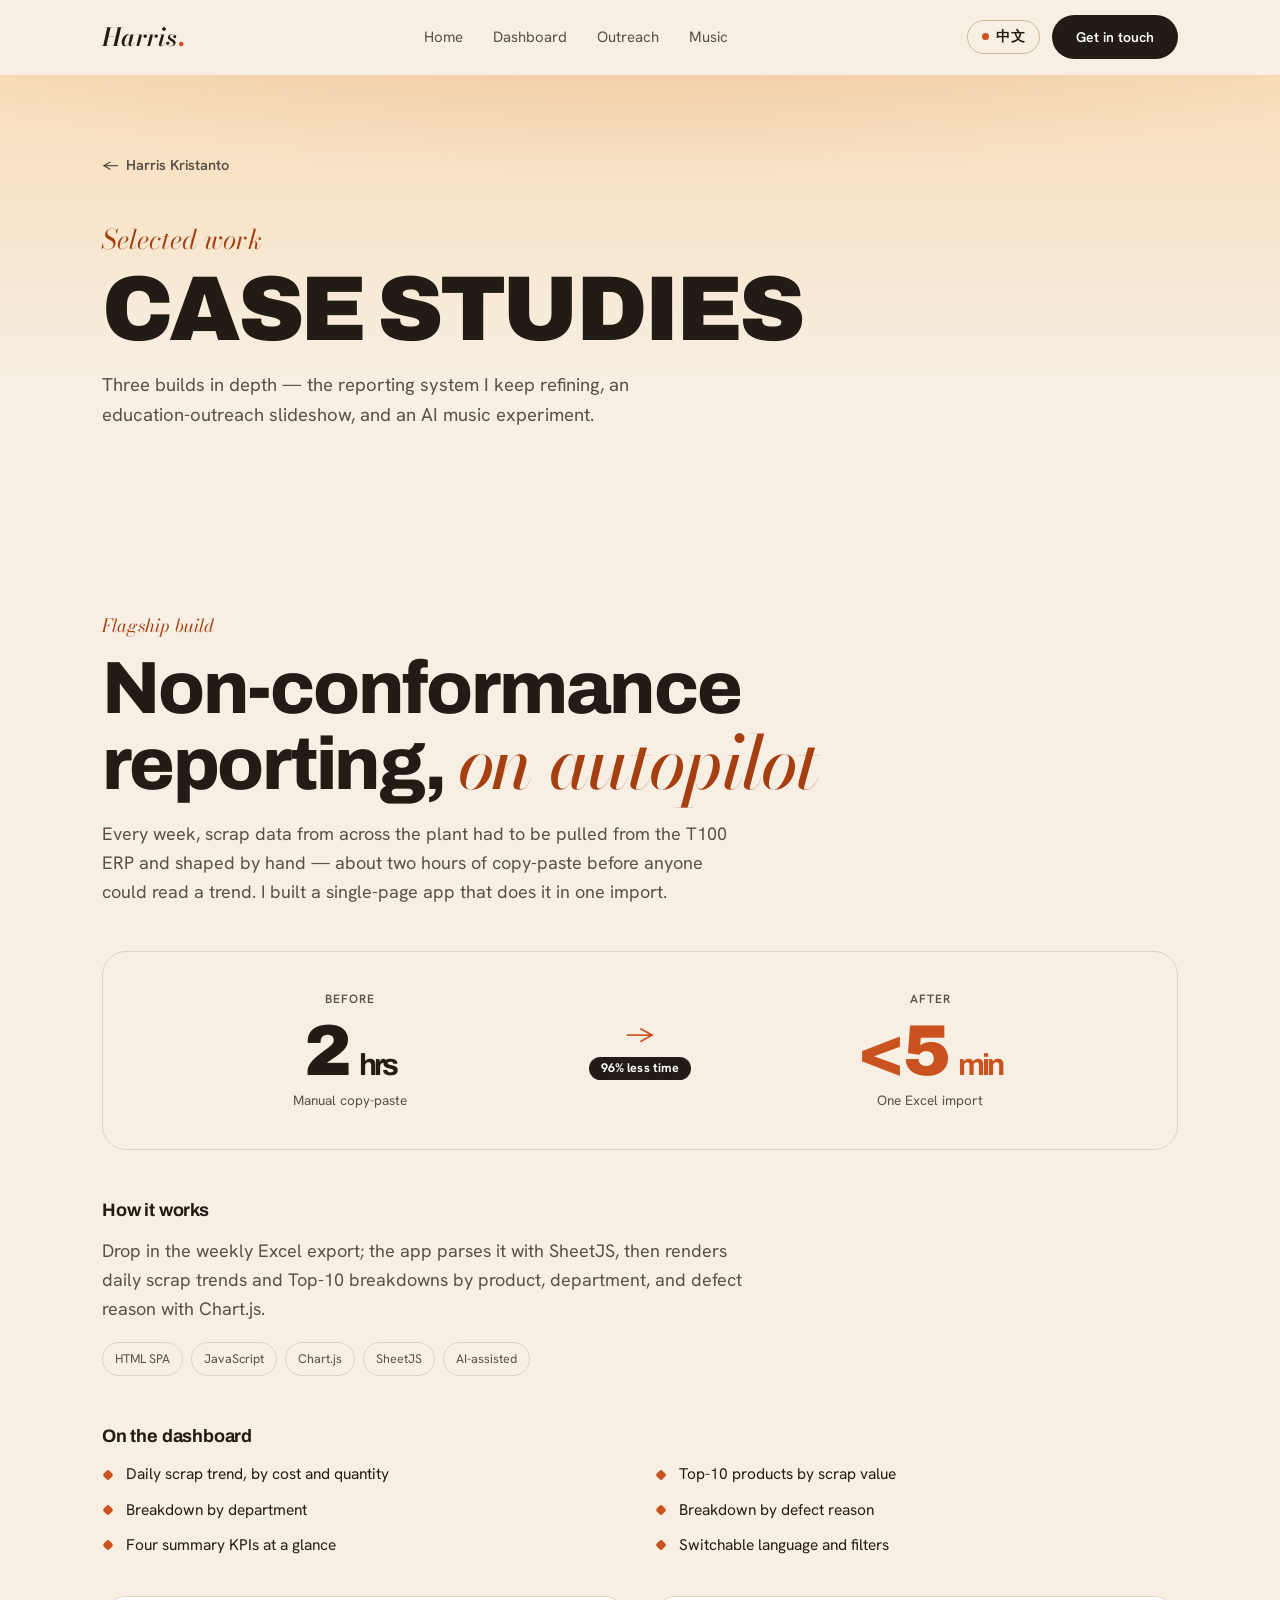
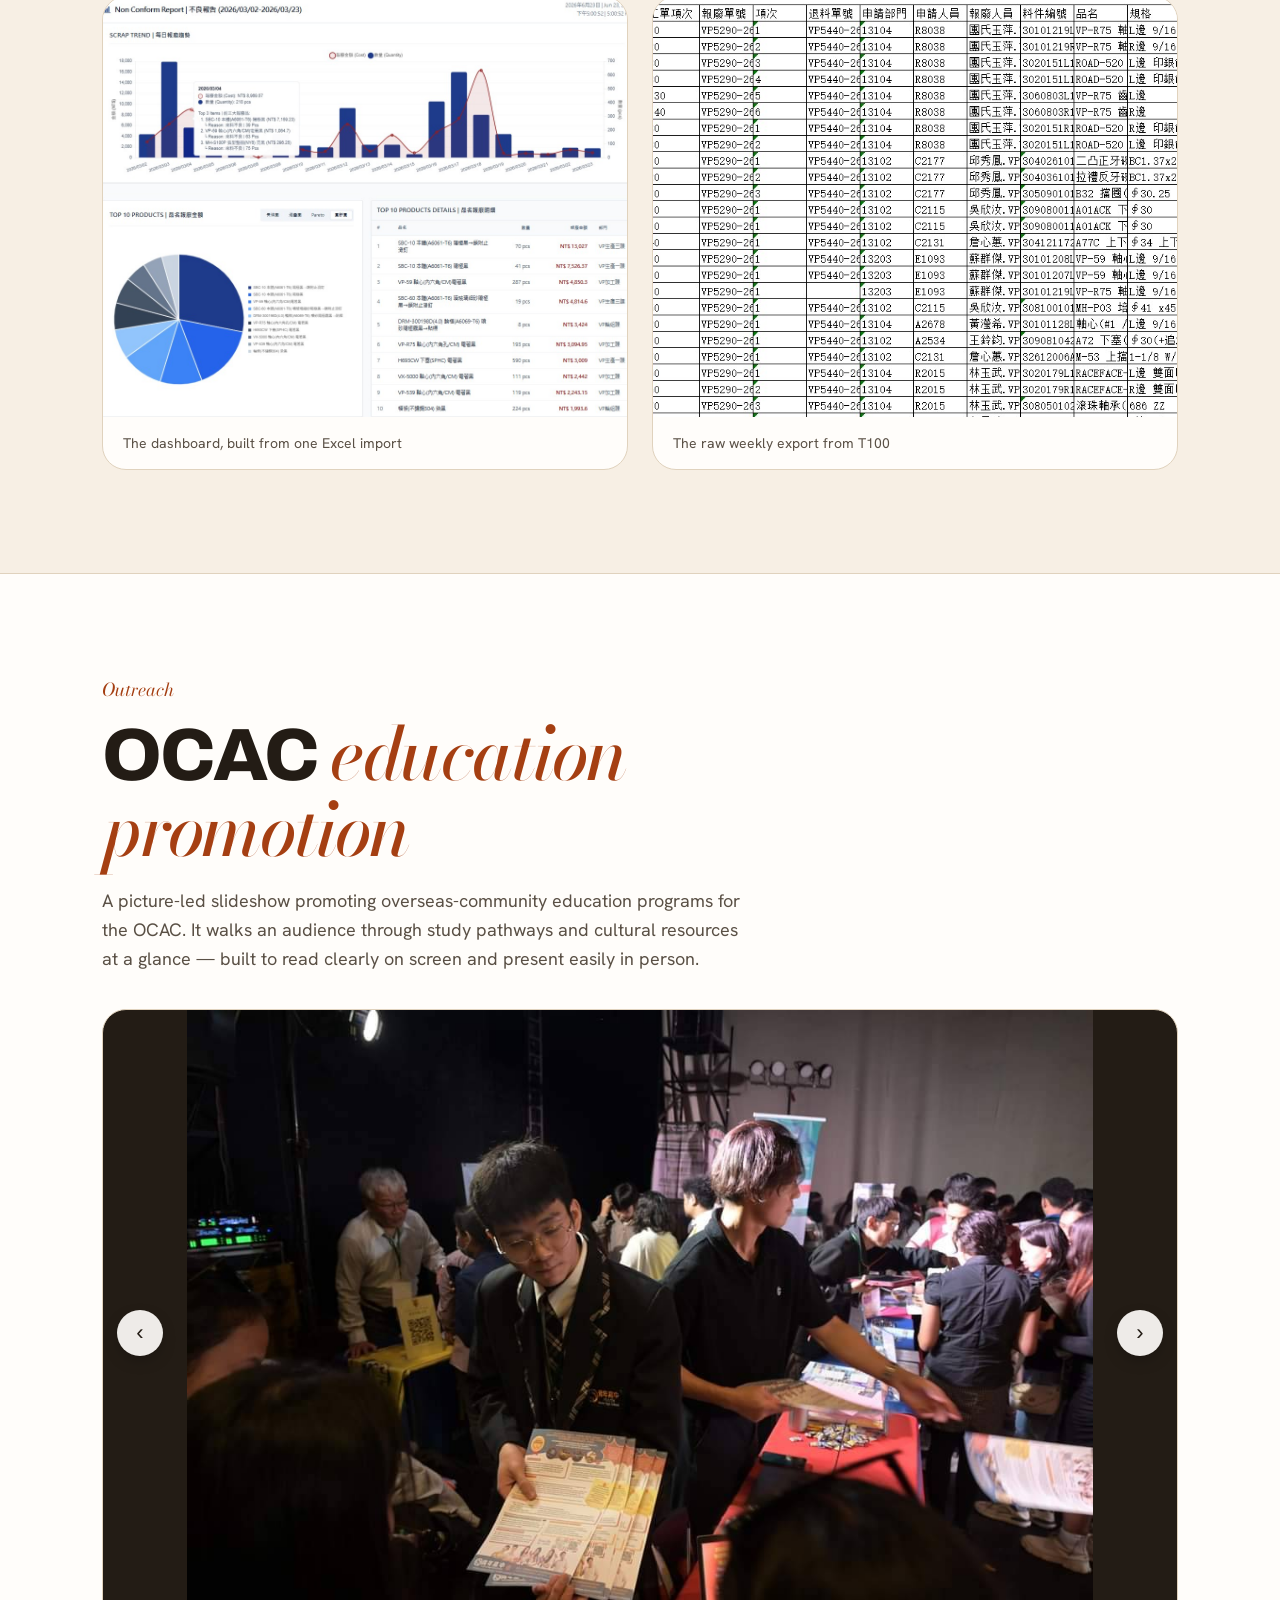
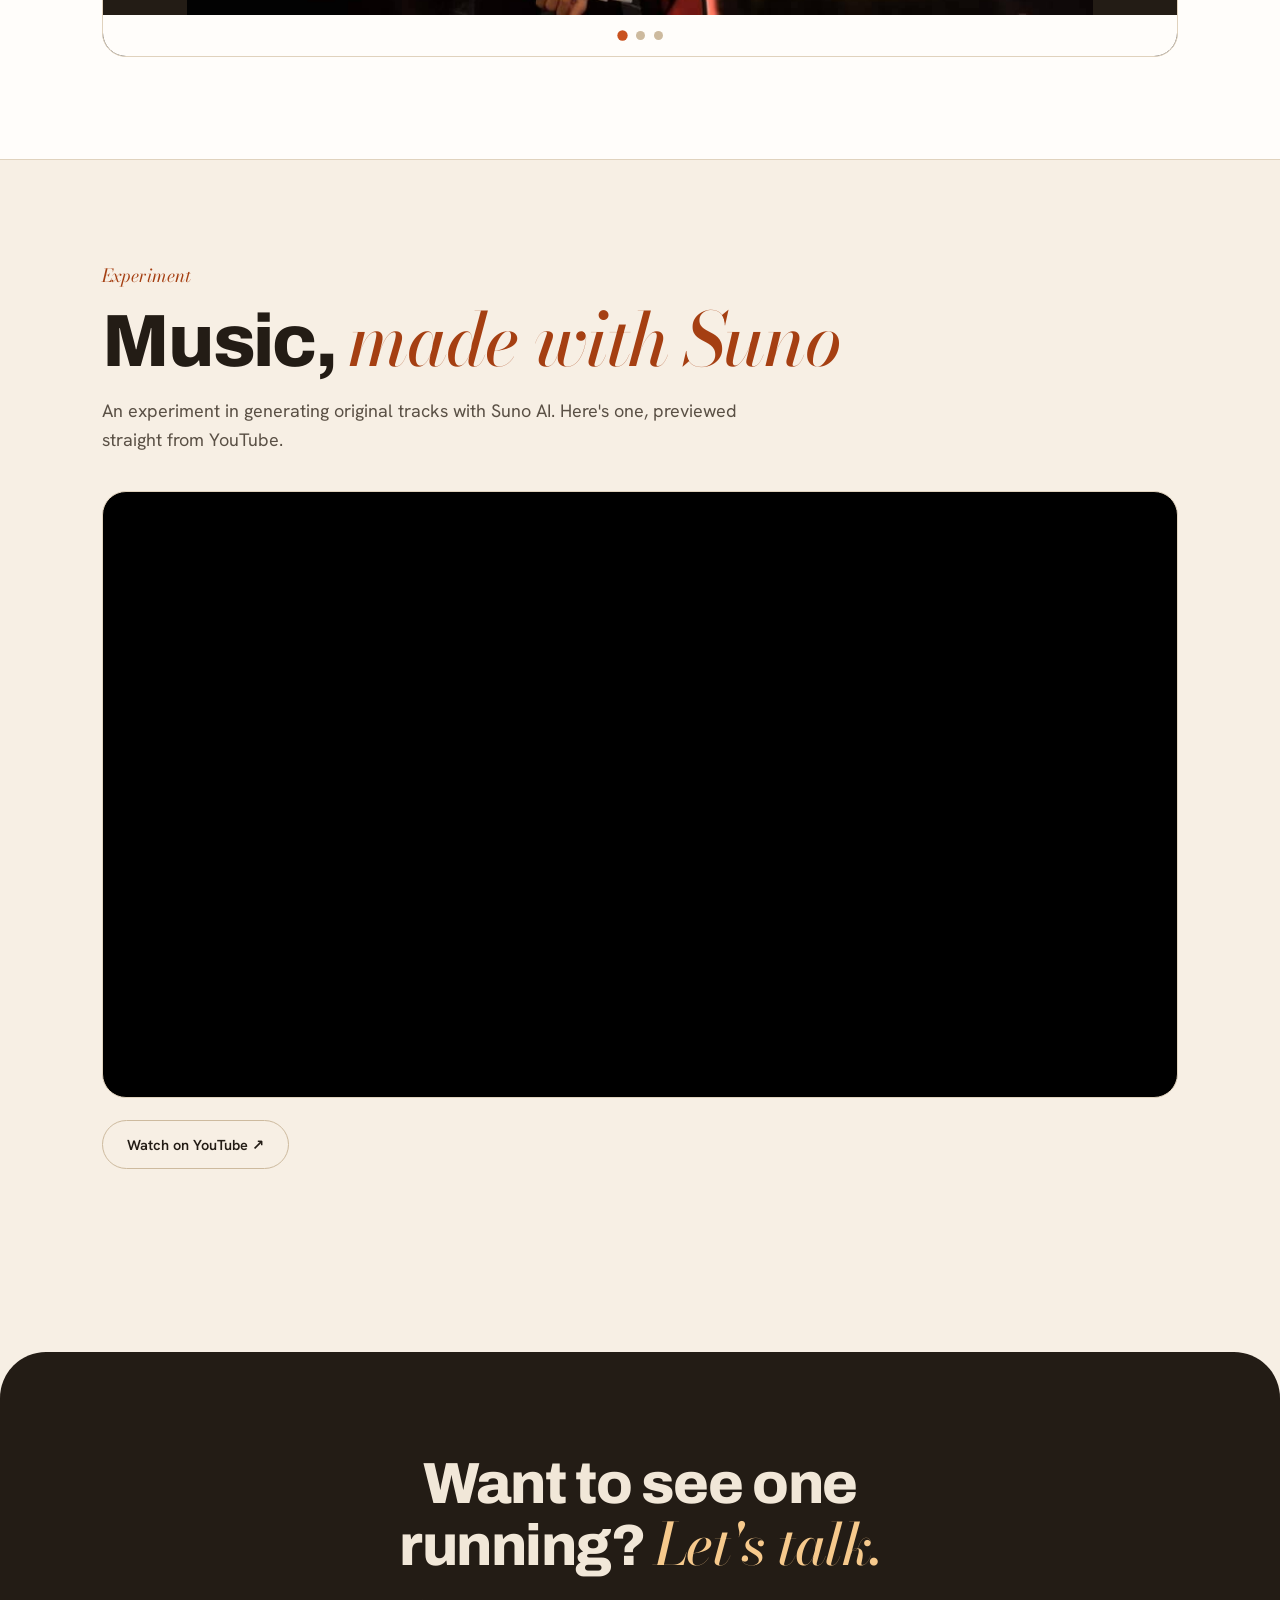
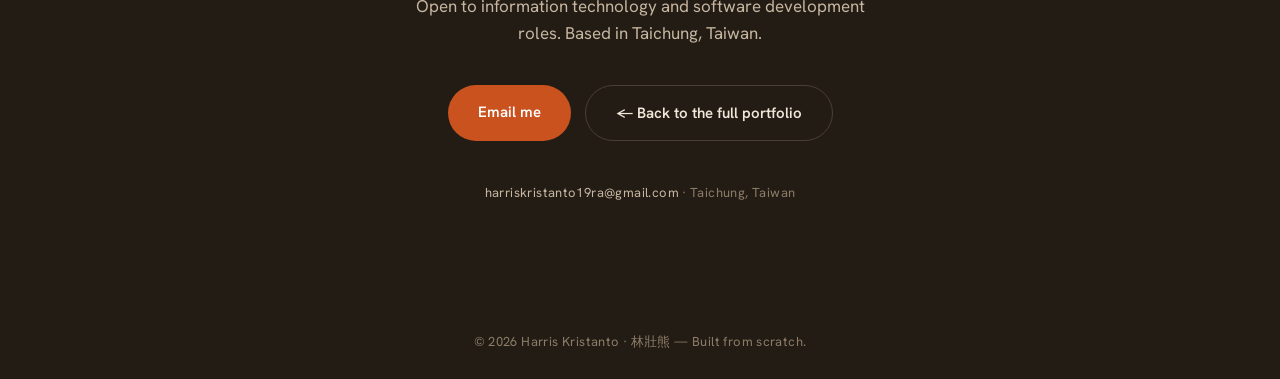
==== commit 4b96f85f: "Bigger case headings, finished OCAC copy, floating case-studies CTA - projects.html: scale up case h" ====
--- a/projects.html
+++ b/projects.html
@@ -89,7 +89,7 @@
   .case + .case{border-top:1px solid var(--line)}
   .case.alt{background:var(--white)}
   .case-label{font-family:var(--f-serif);font-style:italic;font-size:18px;color:var(--rust-2)}
-  .case-h{font-family:var(--f-name);font-weight:800;font-size:clamp(28px,4.6vw,50px);letter-spacing:-.025em;line-height:1.03;margin:10px 0 0;max-width:18ch}
+  .case-h{font-family:var(--f-name);font-weight:800;font-size:clamp(34px,6.6vw,74px);letter-spacing:-.03em;line-height:1.0;margin:12px 0 0;max-width:17ch}
   .case-h em{font-family:var(--f-serif);font-style:italic;font-weight:500;color:var(--rust-2);text-transform:none}
   .case-lead{color:var(--ink-soft);max-width:64ch;margin-top:18px;font-size:clamp(16px,1.9vw,18px)}
 
@@ -302,7 +302,7 @@
     <div class="rv">
       <span class="case-label" data-zh="推廣">Outreach</span>
       <h2 class="case-h" data-zh="僑委會<em>教育推廣</em>">OCAC <em>education promotion</em></h2>
-      <p class="case-lead" data-zh="為僑界教育推廣製作的圖片簡報。圖片尚未上傳——下方的播放器已經備妥，加入檔案後就會自動顯示。">A picture slideshow made for an overseas-community education campaign. The slides aren't uploaded yet — the viewer below is ready, and will fill in the moment the files are added.</p>
+      <p class="case-lead" data-zh="為僑務委員會（OCAC）製作的圖片簡報，用來推廣僑界教育計畫。以清楚的視覺帶觀眾快速認識就學管道與文化資源——畫面適合螢幕呈現，也方便現場簡報。">A picture-led slideshow promoting overseas-community education programs for the OCAC. It walks an audience through study pathways and cultural resources at a glance — built to read clearly on screen and present easily in person.</p>
     </div>
 
     <div class="show rv" id="ocac">
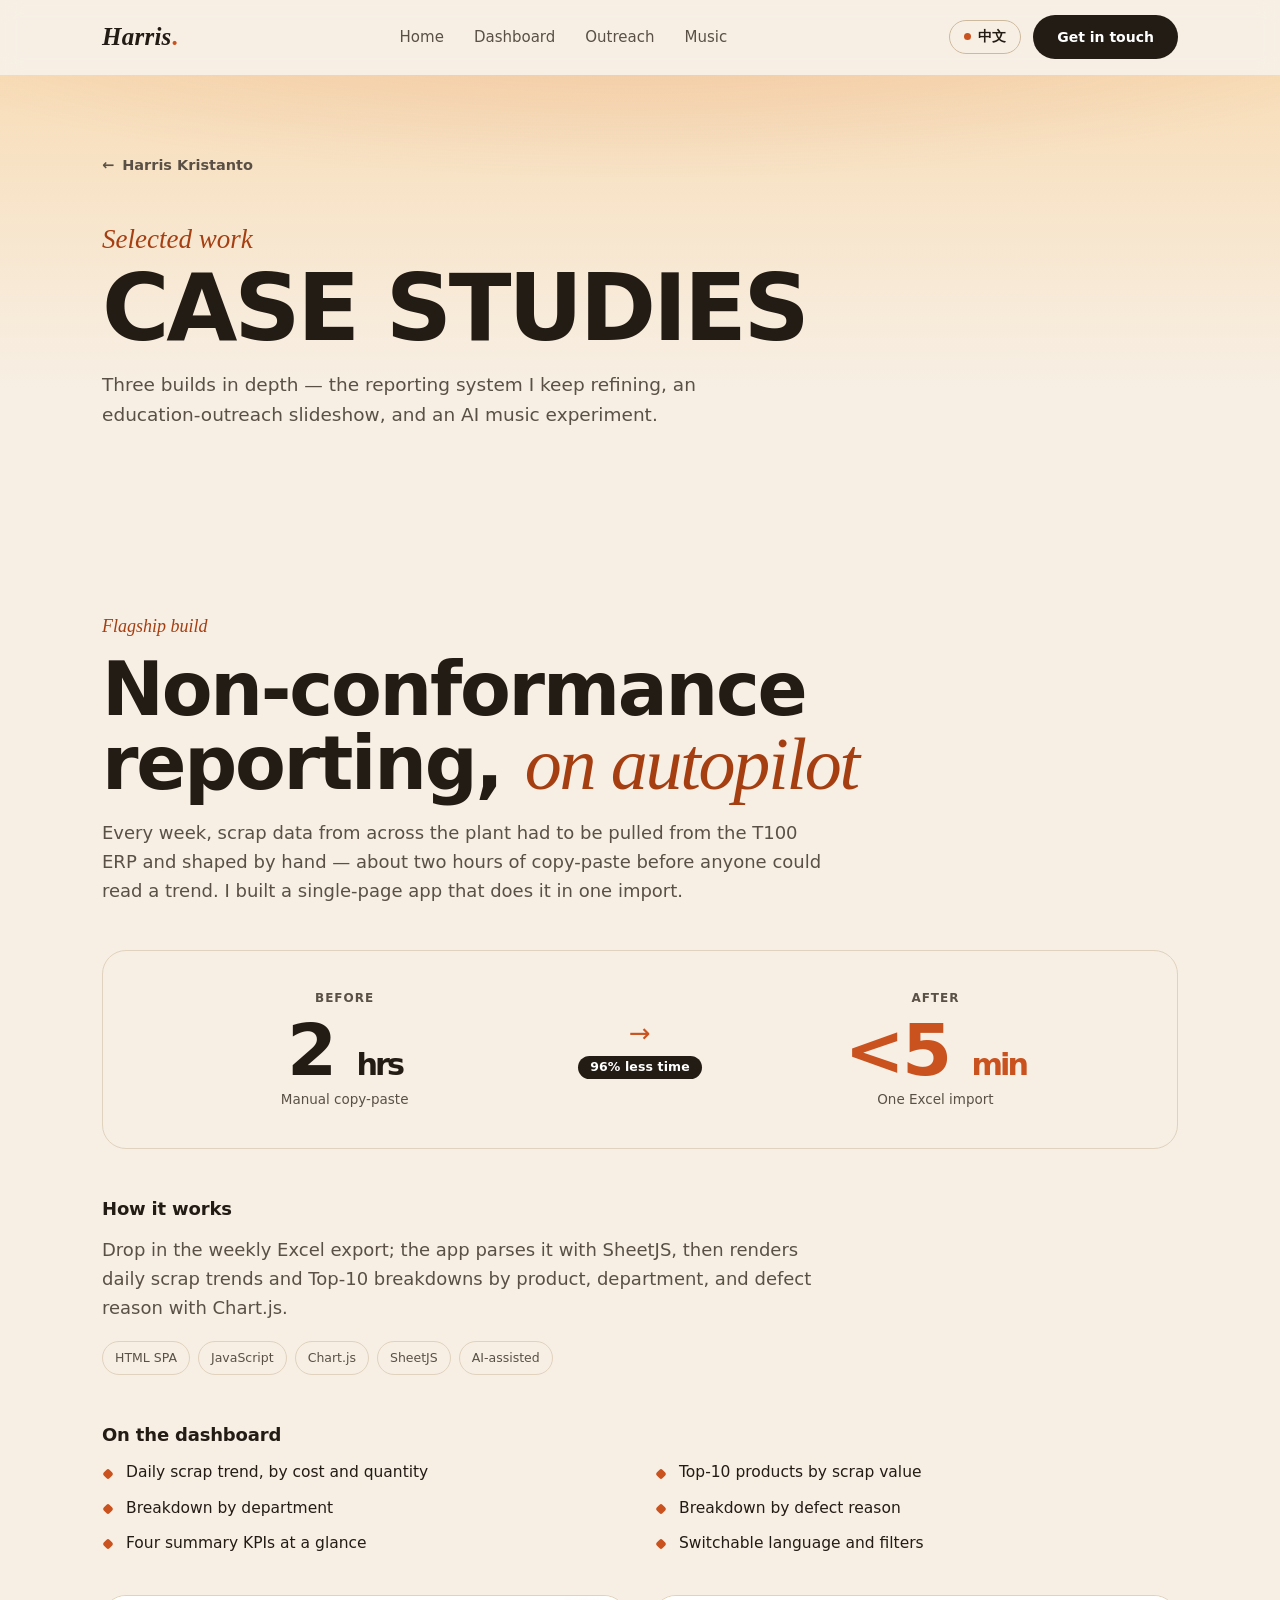
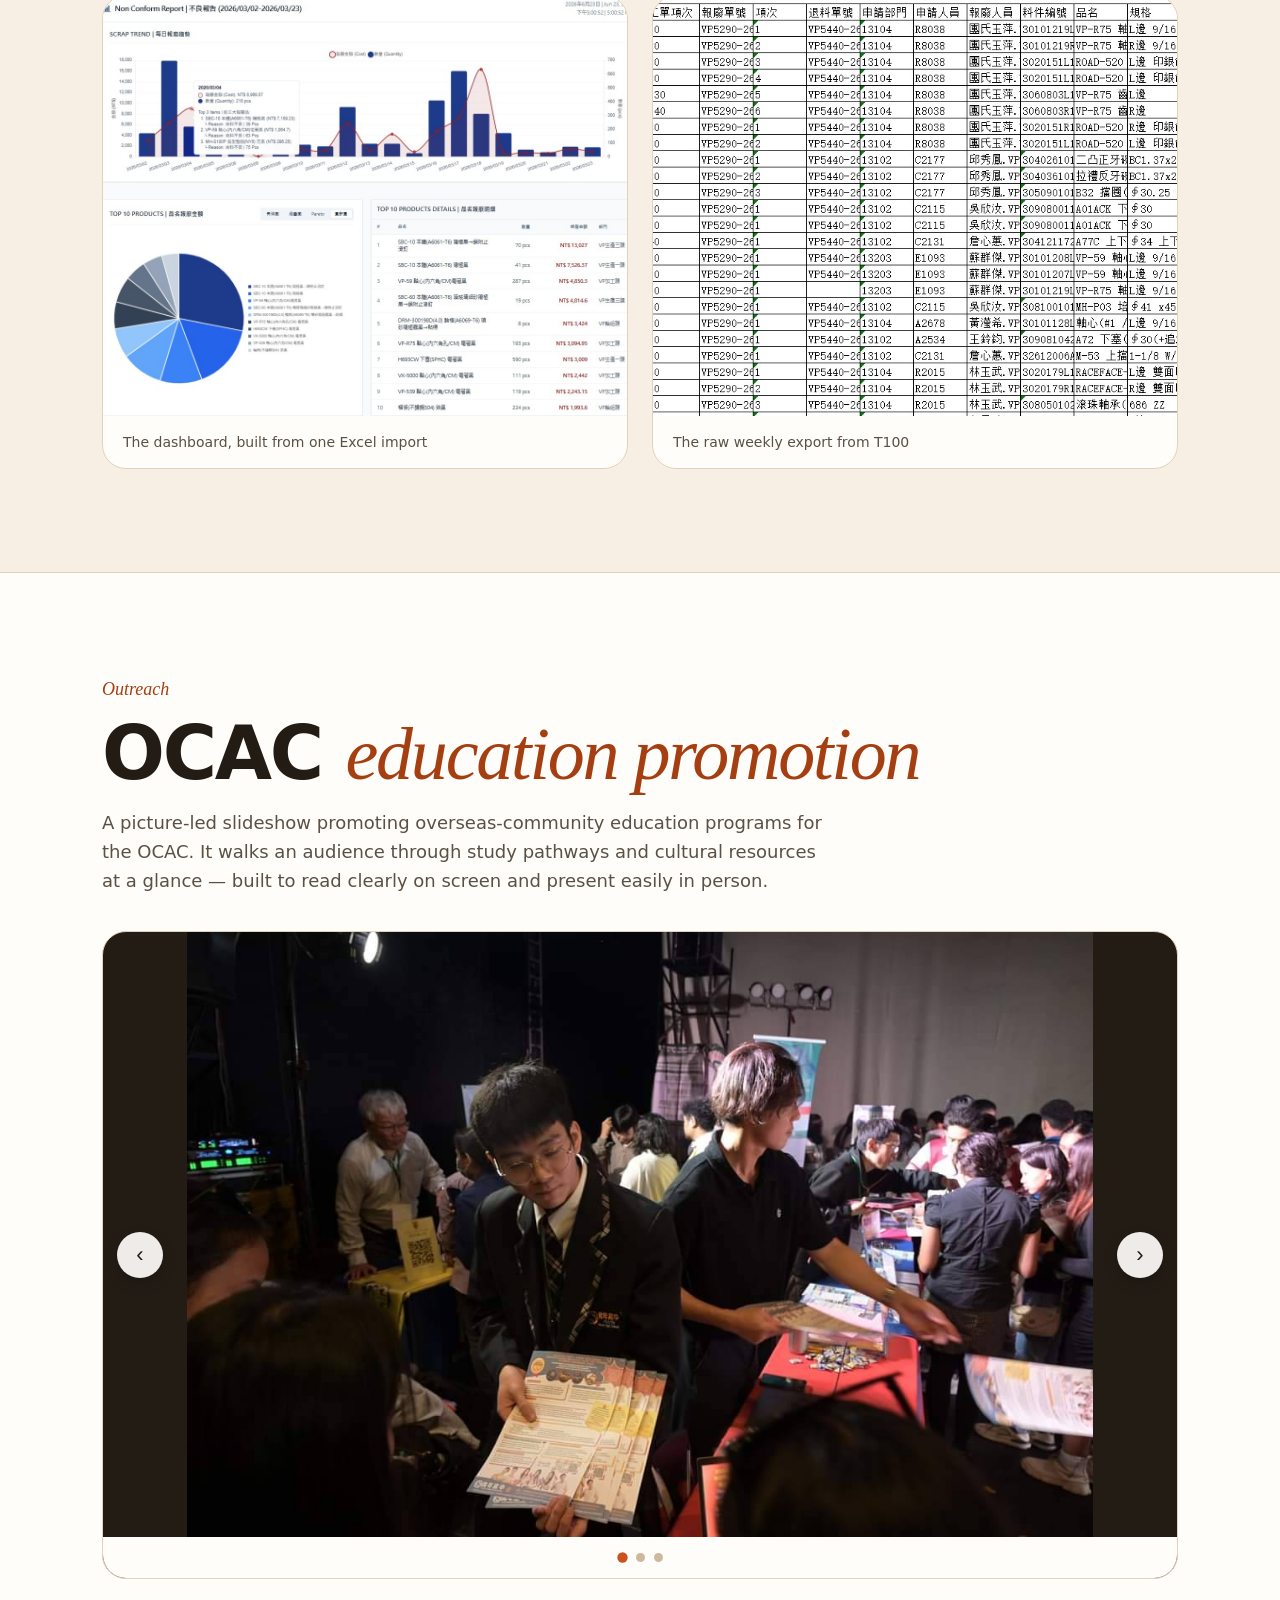
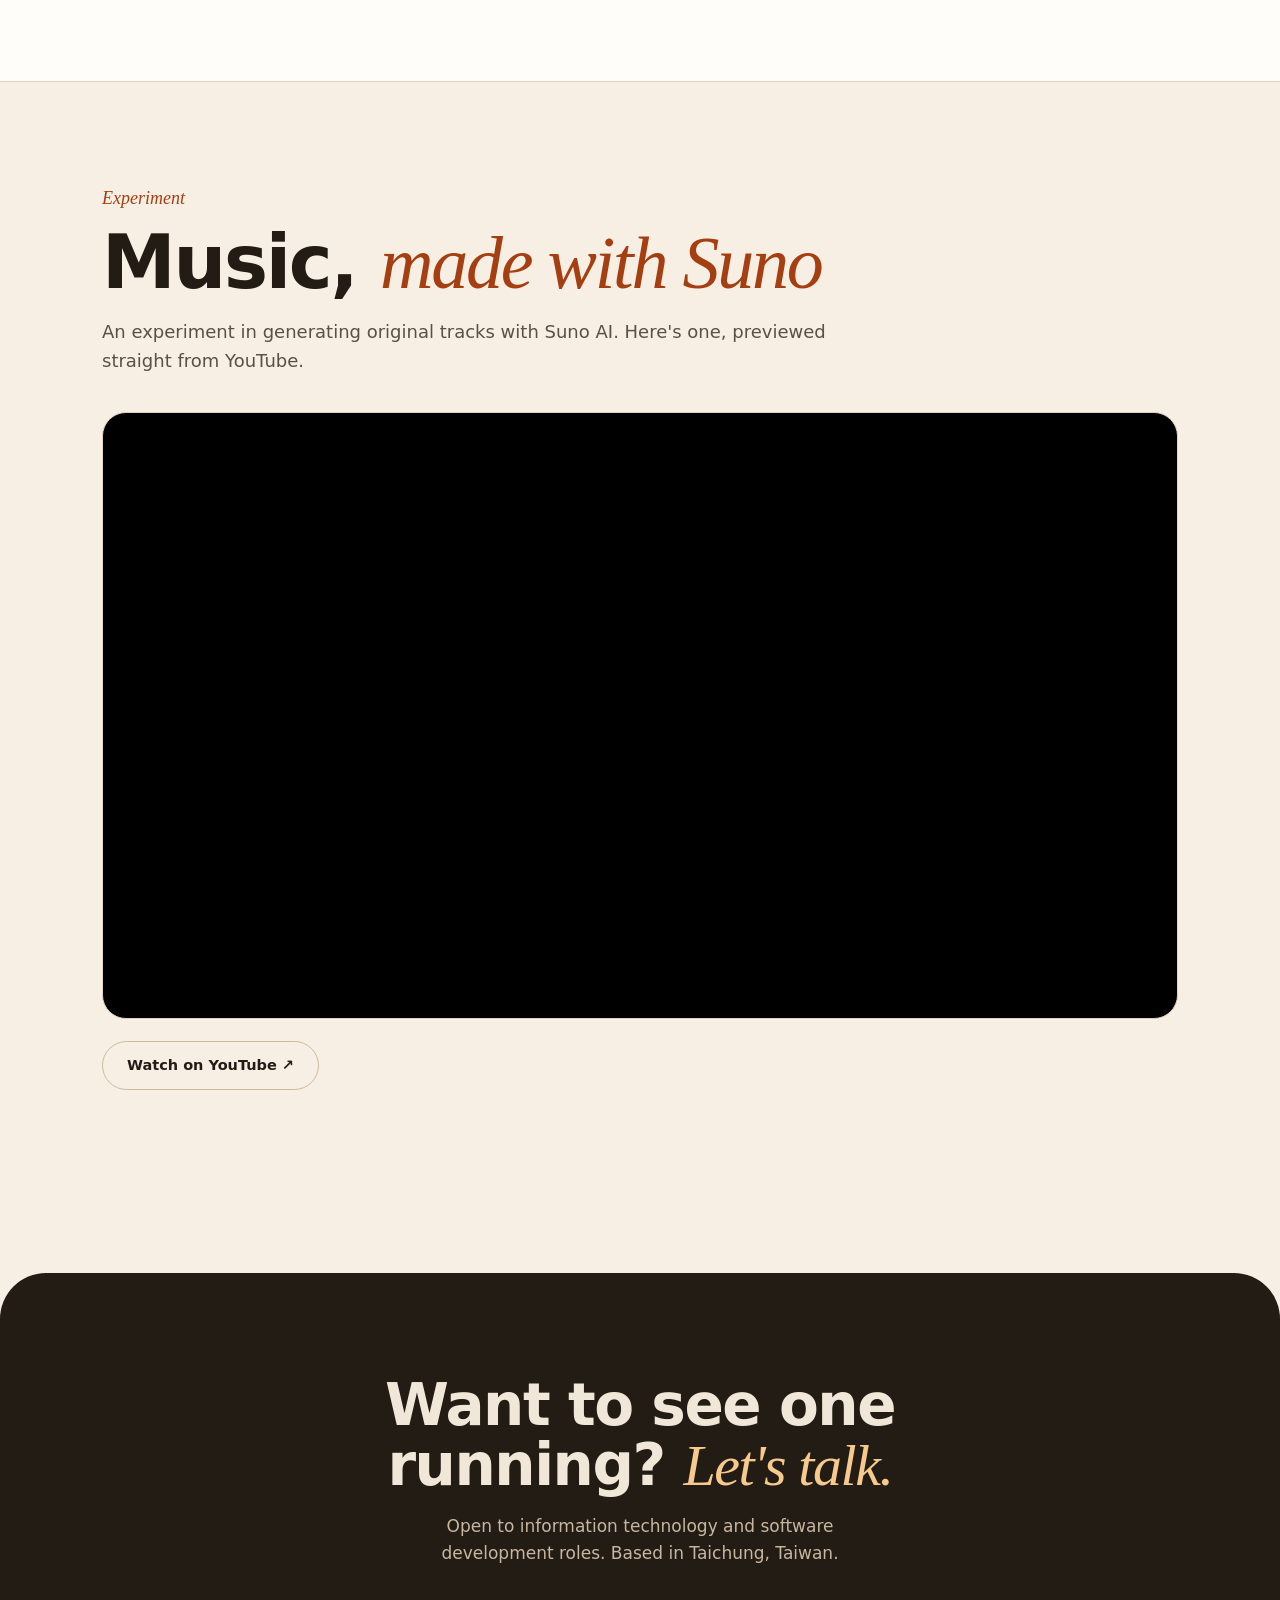
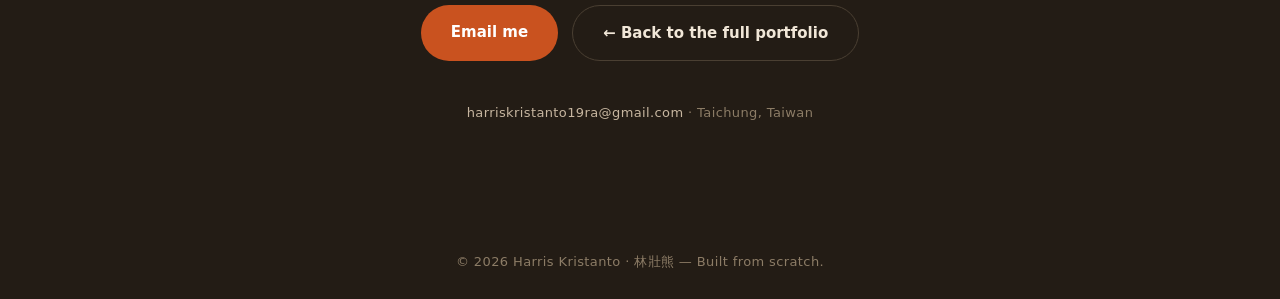
==== commit 63730c11: "Add Content-Security-Policy and referrer-policy meta tags Addresses the CSP findings from the ZAP sc" ====
--- a/projects.html
+++ b/projects.html
@@ -3,6 +3,8 @@
 <head>
 <meta charset="UTF-8" />
 <meta name="viewport" content="width=device-width, initial-scale=1.0" />
+<meta http-equiv="Content-Security-Policy" content="default-src 'self'; base-uri 'self'; object-src 'none'; img-src 'self' data:; style-src 'self' 'unsafe-inline' https://fonts.googleapis.com; font-src 'self' https://fonts.gstatic.com; script-src 'self' 'unsafe-inline'; frame-src https://www.youtube-nocookie.com https://www.youtube.com; frame-ancestors 'none'; form-action 'self'; upgrade-insecure-requests" />
+<meta name="referrer" content="strict-origin-when-cross-origin" />
 <title>Harris Kristanto — Case Studies</title>
 <meta name="description" content="Case studies by Harris Kristanto (林壯熊) — a non-conformance reporting system, an education-outreach slideshow, and an AI music experiment." />
 <link rel="preconnect" href="https://fonts.googleapis.com" />
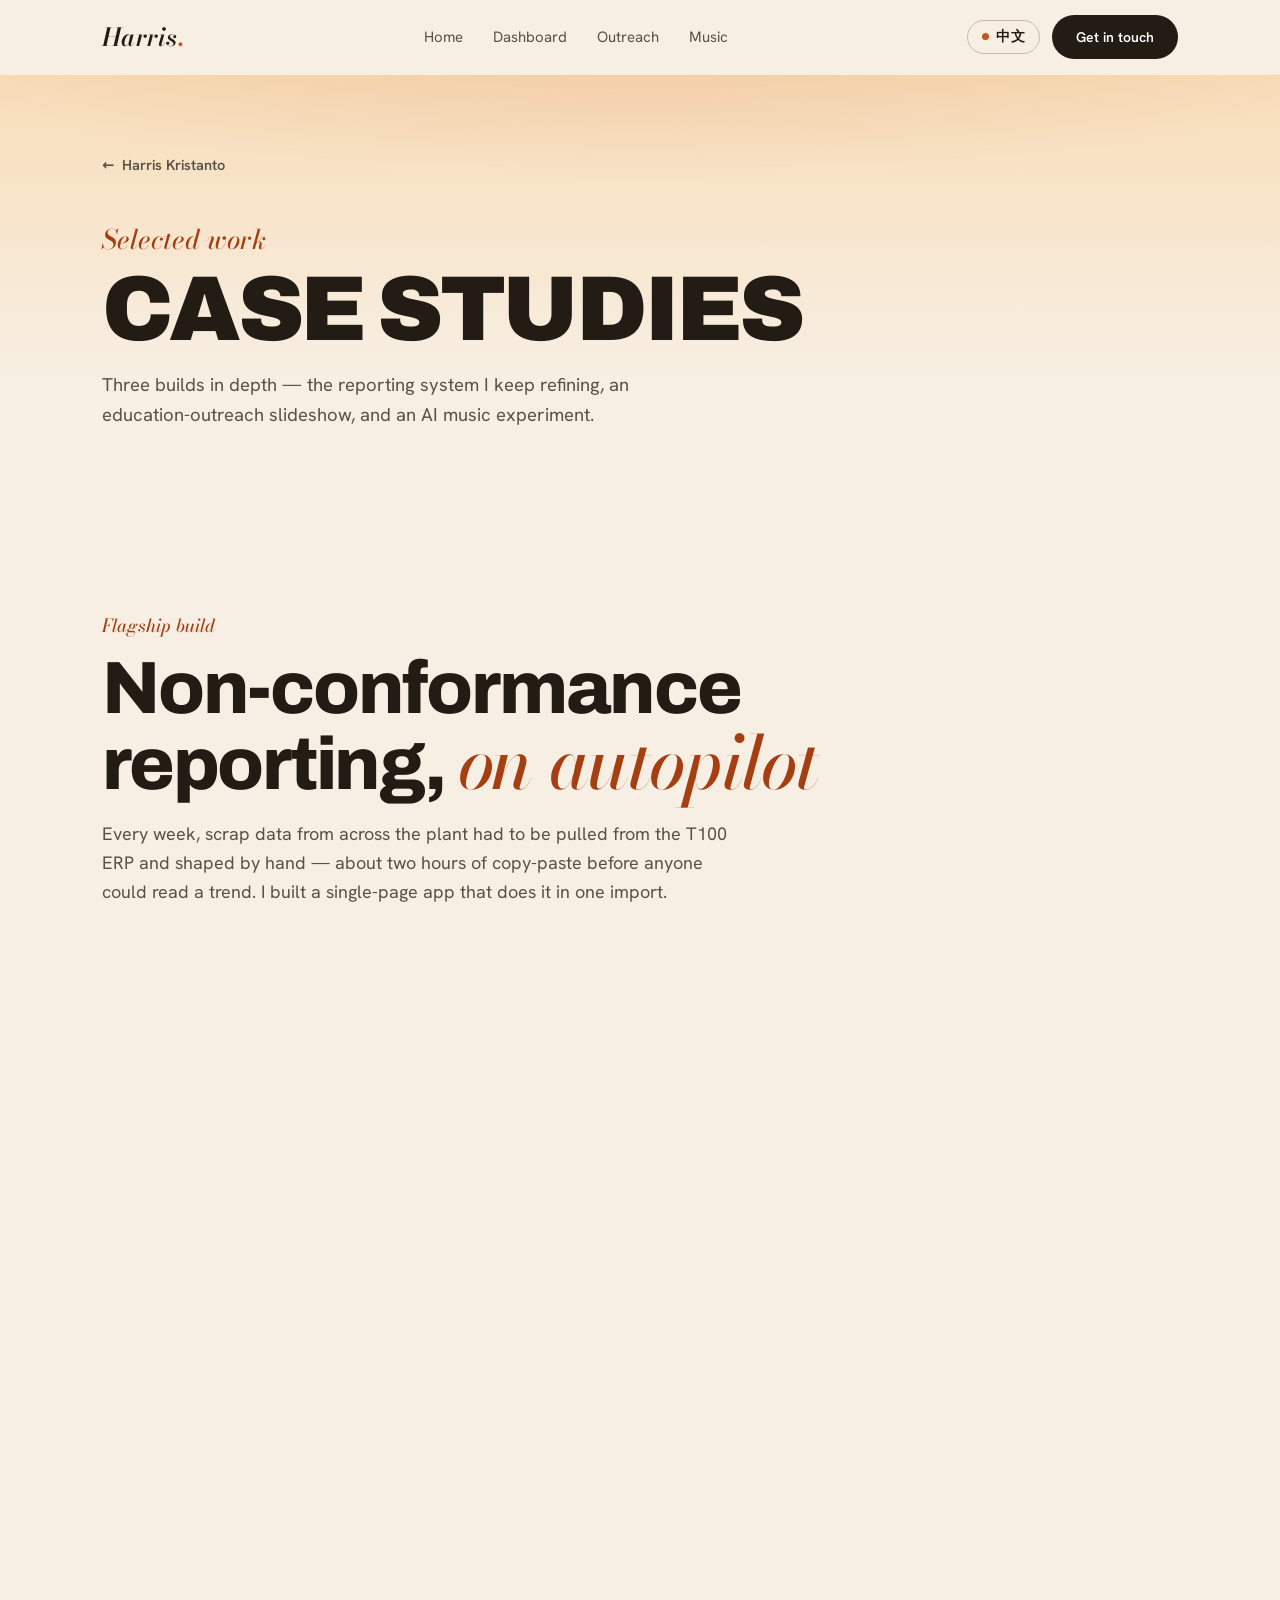
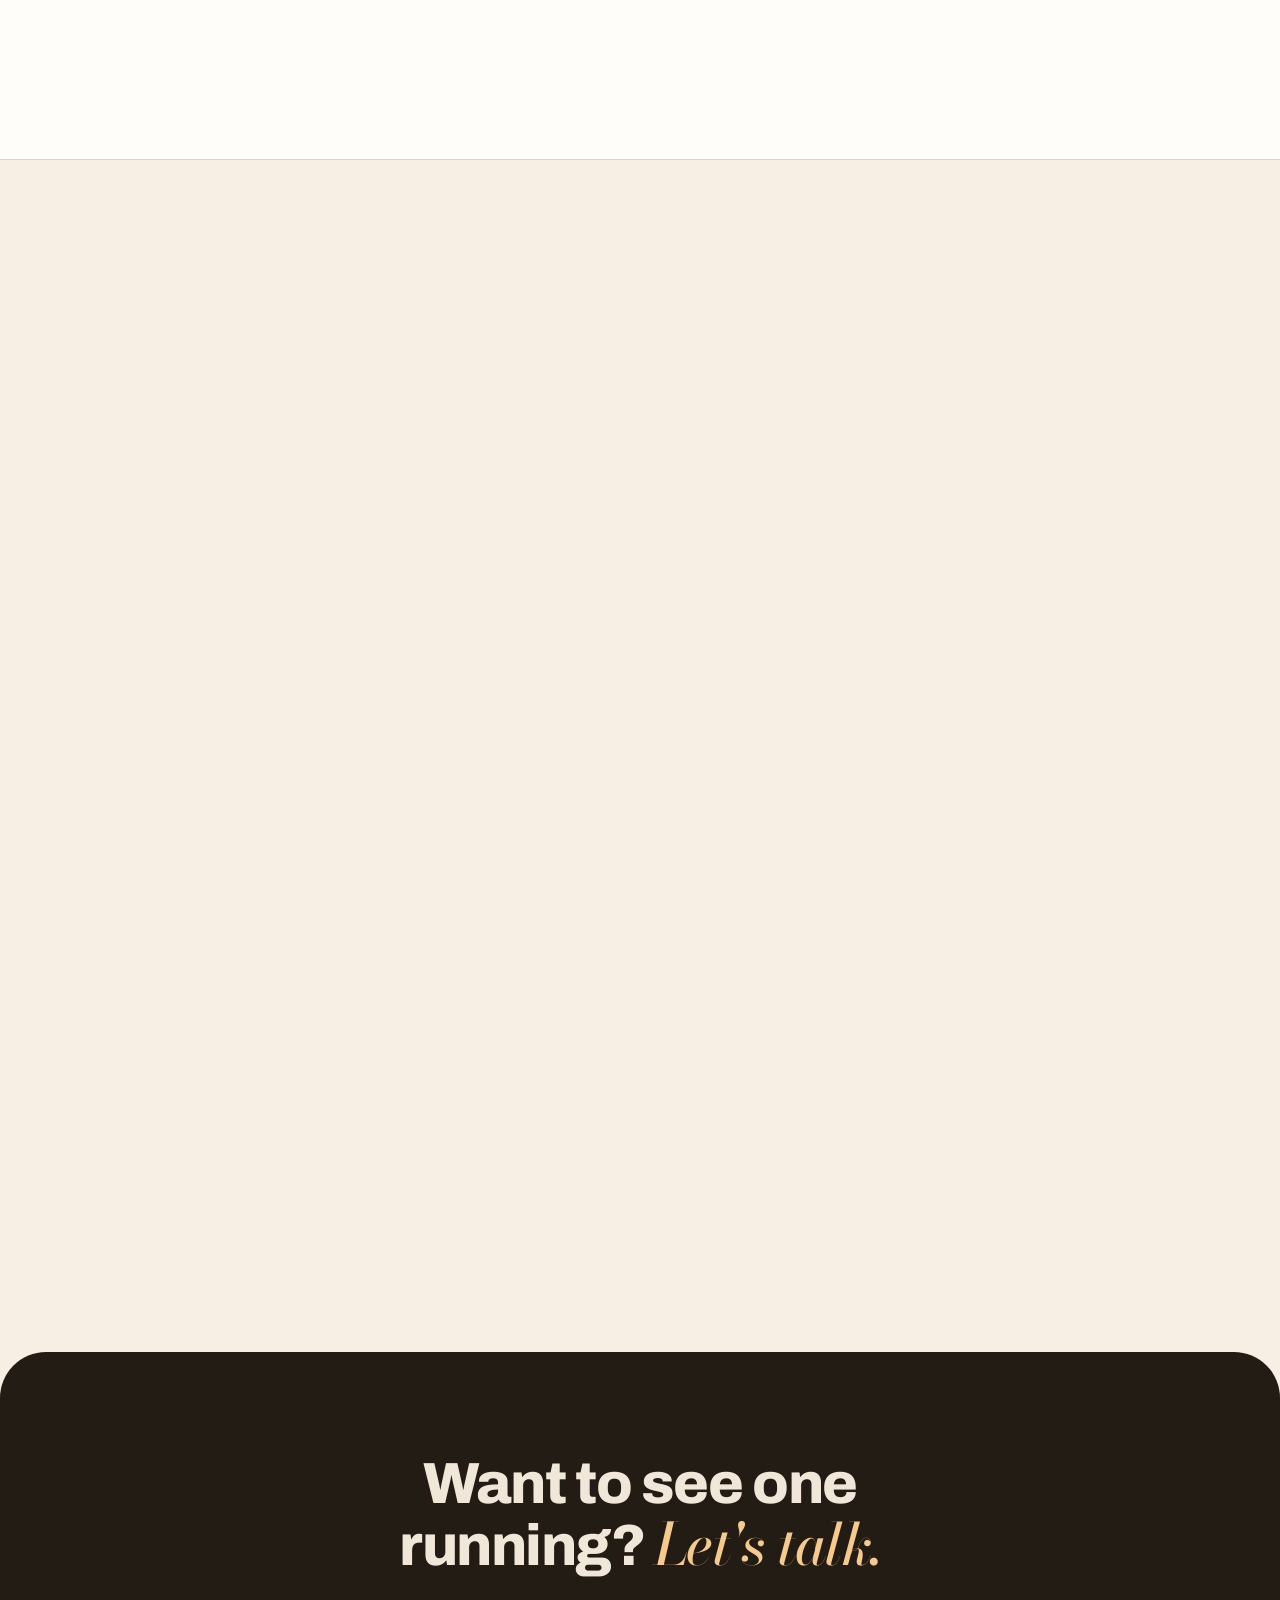
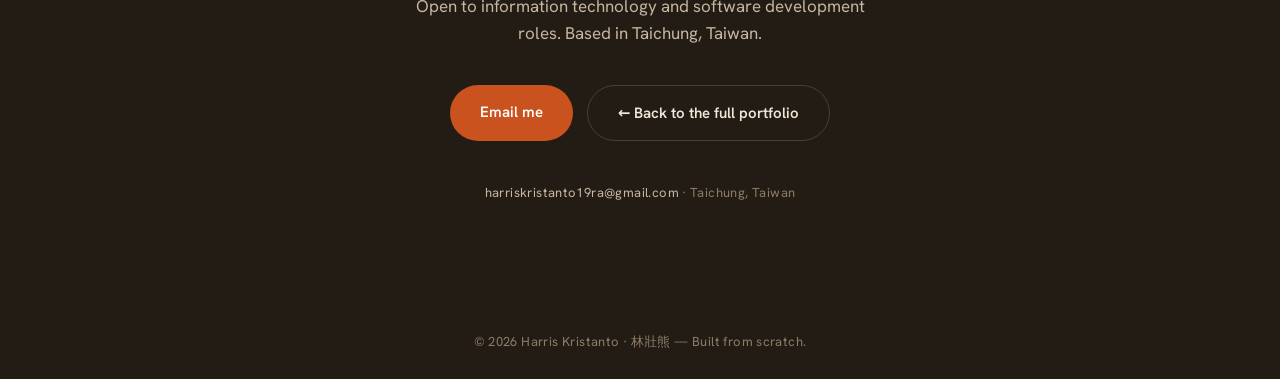
==== commit 714c7c17: "Harden against ZAP findings: self-host fonts, drop all inline CSS/JS, strict CSP - Self-host Google " ====
--- a/projects.html
+++ b/projects.html
@@ -3,206 +3,13 @@
 <head>
 <meta charset="UTF-8" />
 <meta name="viewport" content="width=device-width, initial-scale=1.0" />
-<meta http-equiv="Content-Security-Policy" content="default-src 'self'; base-uri 'self'; object-src 'none'; img-src 'self' data:; style-src 'self' 'unsafe-inline' https://fonts.googleapis.com; font-src 'self' https://fonts.gstatic.com; script-src 'self' 'unsafe-inline'; frame-src https://www.youtube-nocookie.com https://www.youtube.com; frame-ancestors 'none'; form-action 'self'; upgrade-insecure-requests" />
+<meta http-equiv="Content-Security-Policy" content="default-src 'self'; script-src 'self'; style-src 'self'; img-src 'self' data:; font-src 'self'; connect-src 'self'; frame-src https://www.youtube-nocookie.com; object-src 'none'; base-uri 'self'; form-action 'self'; frame-ancestors 'none'; upgrade-insecure-requests" />
 <meta name="referrer" content="strict-origin-when-cross-origin" />
 <title>Harris Kristanto — Case Studies</title>
 <meta name="description" content="Case studies by Harris Kristanto (林壯熊) — a non-conformance reporting system, an education-outreach slideshow, and an AI music experiment." />
-<link rel="preconnect" href="https://fonts.googleapis.com" />
-<link rel="preconnect" href="https://fonts.gstatic.com" crossorigin />
-<link href="https://fonts.googleapis.com/css2?family=Archivo:wght@600;700;800;900&family=Bodoni+Moda:ital,opsz,wght@1,6..96,500;1,6..96,600&family=Hanken+Grotesk:wght@400;500;600;700&display=swap" rel="stylesheet" />
-<script>document.documentElement.className += ' js';</script>
-<style>
-  :root{
-    --bg:#F7EFE4; --bg-2:#EFE4D3;
-    --peach-1:#F6C98C; --peach-2:#F8DDB8;
-    --rust:#C9521F; --rust-2:#A53F12;
-    --ink:#231C15; --ink-soft:#5A5045;
-    --line:#E0D2BD; --line-2:#CDBA9E; --white:#FFFDFA;
-
-    --f-name:"Archivo", system-ui, sans-serif;
-    --f-serif:"Bodoni Moda", Georgia, serif;
-    --f-body:"Hanken Grotesk", system-ui, sans-serif;
-
-    --maxw:1140px;
-
-    --z-backtop:80;
-    --z-sticky:100;
-    --z-skip:200;
-    --z-modal:300;
-
-    --ease:cubic-bezier(.22,1,.36,1);
-  }
-
-  *{margin:0;padding:0;box-sizing:border-box}
-  html{scroll-behavior:smooth}
-  @media (prefers-reduced-motion:reduce){html{scroll-behavior:auto}}
-
-  body{
-    font-family:var(--f-body); background:var(--bg); color:var(--ink);
-    font-size:17px; line-height:1.6; -webkit-font-smoothing:antialiased; overflow-x:hidden;
-  }
-  a{color:inherit;text-decoration:none}
-  a,button{touch-action:manipulation}
-  ::selection{background:var(--rust);color:#fff}
-  :focus-visible{outline:2px solid var(--rust);outline-offset:3px;border-radius:4px}
-  p{text-wrap:pretty}
-  h1,h2,h3{text-wrap:balance}
-  img{display:block;max-width:100%}
-
-  .skip{position:absolute;left:-9999px;background:var(--ink);color:#fff;padding:10px 16px;z-index:var(--z-skip)}
-  .skip:focus{left:8px;top:8px}
-  .wrap{max-width:var(--maxw);margin:0 auto;padding:0 clamp(20px,5vw,32px)}
-
-  /* ---------- NAV (shared with home) ---------- */
-  .nav{position:sticky;top:0;z-index:var(--z-sticky);background:color-mix(in srgb,var(--bg) 82%,transparent);backdrop-filter:blur(10px);border-bottom:1px solid transparent;transition:border-color .3s,background .3s}
-  .nav.scrolled{border-color:var(--line)}
-  .nav-inner{display:flex;align-items:center;justify-content:space-between;height:74px;max-width:var(--maxw);margin:0 auto;padding:0 clamp(20px,5vw,32px)}
-  .logo{font-family:var(--f-serif);font-style:italic;font-weight:600;font-size:25px;letter-spacing:.01em}
-  .logo b{font-style:normal;color:var(--rust)}
-  .nav-links{display:flex;gap:30px}
-  .nav-links a{font-size:15px;color:var(--ink-soft);transition:color .2s;position:relative}
-  .nav-links a::after{content:"";position:absolute;left:0;bottom:-5px;width:0;height:2px;background:var(--rust);transition:width .25s var(--ease)}
-  .nav-links a:hover{color:var(--ink)}
-  .nav-links a:hover::after{width:100%}
-  .btn-contact{background:var(--ink);color:#fff;padding:11px 24px;border-radius:40px;font-size:14px;font-weight:600;transition:transform .25s var(--ease),background .25s}
-  .btn-contact:hover{background:var(--rust-2);transform:translateY(-2px)}
-  .nav-right{display:flex;align-items:center;gap:12px}
-  .btn-lang{font-family:var(--f-body);font-weight:600;font-size:13.5px;color:var(--ink);background:transparent;border:1px solid var(--line-2);padding:9px 14px;border-radius:40px;cursor:pointer;letter-spacing:.02em;line-height:1;display:inline-flex;align-items:center;gap:7px;transition:border-color .2s,background .2s,transform .25s var(--ease)}
-  .btn-lang::before{content:"";width:7px;height:7px;border-radius:50%;background:var(--rust)}
-  .btn-lang:hover{border-color:var(--rust);background:var(--white);transform:translateY(-1px)}
-  html[lang="zh-Hant"] .kicker,html[lang="zh-Hant"] .ph-title,html[lang="zh-Hant"] .case-h{letter-spacing:0}
-
-  /* ---------- PAGE HEADER ---------- */
-  .phead{
-    position:relative;overflow:hidden;
-    background:
-      radial-gradient(120% 80% at 50% -20%, color-mix(in srgb,var(--rust) 18%,transparent) 0%, transparent 55%),
-      linear-gradient(180deg, var(--peach-2) 0%, var(--bg) 72%);
-    padding:clamp(40px,7vw,76px) 0 clamp(48px,7vw,80px);
-  }
-  .back{display:inline-flex;align-items:center;gap:8px;font-size:14.5px;color:var(--ink-soft);font-weight:600;transition:color .2s,gap .25s var(--ease)}
-  .back:hover{color:var(--rust-2);gap:12px}
-  .ph-eyebrow{display:block;font-family:var(--f-serif);font-style:italic;font-size:clamp(20px,3vw,27px);color:var(--rust-2);margin:clamp(26px,4vw,40px) 0 6px}
-  .ph-title{font-family:var(--f-name);font-weight:900;font-size:clamp(44px,8.5vw,92px);line-height:.92;letter-spacing:-.035em;text-transform:uppercase}
-  .ph-sub{color:var(--ink-soft);max-width:54ch;margin-top:18px;font-size:clamp(16px,2vw,18.5px)}
-
-  /* ---------- CASES ---------- */
-  .case{padding:clamp(58px,8vw,104px) 0}
-  .case + .case{border-top:1px solid var(--line)}
-  .case.alt{background:var(--white)}
-  .case-label{font-family:var(--f-serif);font-style:italic;font-size:18px;color:var(--rust-2)}
-  .case-h{font-family:var(--f-name);font-weight:800;font-size:clamp(34px,6.6vw,74px);letter-spacing:-.03em;line-height:1.0;margin:12px 0 0;max-width:17ch}
-  .case-h em{font-family:var(--f-serif);font-style:italic;font-weight:500;color:var(--rust-2);text-transform:none}
-  .case-lead{color:var(--ink-soft);max-width:64ch;margin-top:18px;font-size:clamp(16px,1.9vw,18px)}
-
-  /* from → to result strip (a real measured outcome, not a hero-metric) */
-  .fromto{display:grid;grid-template-columns:1fr auto 1fr;gap:clamp(16px,3vw,30px);align-items:center;
-    margin:clamp(30px,4vw,44px) 0 0;padding:clamp(26px,3.5vw,38px);background:var(--bg);border:1px solid var(--line);border-radius:24px}
-  .case.alt .fromto{background:var(--bg)}
-  .ft-cell{text-align:center}
-  .ft-cell .k{font-weight:600;font-size:12px;letter-spacing:.08em;text-transform:uppercase;color:var(--ink-soft)}
-  .ft-cell .v{font-family:var(--f-name);font-weight:900;font-size:clamp(40px,6.5vw,72px);line-height:.9;letter-spacing:-.04em;margin:10px 0 6px}
-  .ft-cell.to .v{color:var(--rust)}
-  .ft-cell .note{font-size:13.5px;color:var(--ink-soft)}
-  .ft-arrow{display:flex;flex-direction:column;align-items:center;gap:10px;color:var(--rust);font-size:26px;line-height:1}
-  .ft-arrow .pct{font-family:var(--f-body);font-weight:700;font-size:12.5px;color:#fff;background:var(--ink);padding:5px 12px;border-radius:20px;white-space:nowrap;letter-spacing:.01em}
-
-  .case-h3{font-family:var(--f-name);font-weight:700;font-size:18px;letter-spacing:-.01em;margin:clamp(34px,4vw,46px) 0 12px}
-  .tags{display:flex;flex-wrap:wrap;gap:8px;margin-top:18px}
-  .tags span{font-size:12.5px;background:var(--bg);border:1px solid var(--line);padding:6px 12px;border-radius:20px;color:var(--ink-soft)}
-  .case.alt .tags span{background:var(--white)}
-
-  .specs{list-style:none;display:grid;grid-template-columns:1fr 1fr;gap:12px 30px;margin-top:8px}
-  .specs li{position:relative;padding-left:24px;font-size:15.5px;line-height:1.5;color:var(--ink)}
-  .specs li::before{content:"";position:absolute;left:2px;top:.55em;width:8px;height:8px;background:var(--rust);border-radius:2px;transform:rotate(45deg)}
-
-  /* gallery — larger image boxes, click to enlarge */
-  .shots{display:grid;grid-template-columns:1fr 1fr;gap:clamp(16px,2.5vw,24px);margin-top:clamp(28px,4vw,40px)}
-  .shots figure{background:var(--white);border:1px solid var(--line);border-radius:24px;overflow:hidden;transition:transform .4s var(--ease),box-shadow .4s var(--ease)}
-  .case.alt .shots figure{background:var(--bg)}
-  .shots figure:has(.zoom):hover{transform:translateY(-5px);box-shadow:0 30px 56px -34px rgba(120,70,20,.5)}
-  .shots img.zoom{width:100%;height:clamp(280px,36vw,420px);object-fit:cover;object-position:top;cursor:zoom-in}
-  .shots figcaption{padding:15px 20px;font-size:14px;color:var(--ink-soft)}
-  .ph{height:clamp(280px,36vw,420px);display:flex;flex-direction:column;align-items:center;justify-content:center;gap:12px;text-align:center;padding:24px;
-    background:repeating-linear-gradient(135deg,var(--bg),var(--bg) 14px,var(--bg-2) 14px,var(--bg-2) 28px);color:var(--ink-soft)}
-  .ph .g{font-family:var(--f-name);font-weight:900;font-size:30px;color:var(--line-2)}
-  .ph code{font-size:12.5px;color:var(--rust-2);background:var(--white);border:1px solid var(--line);padding:3px 9px;border-radius:8px}
-
-  /* slideshow */
-  .show{position:relative;border-radius:24px;overflow:hidden;border:1px solid var(--line);background:var(--ink);margin-top:clamp(24px,3.5vw,36px)}
-  .stage{position:relative;aspect-ratio:16/9}
-  .slide{position:absolute;inset:0;opacity:0;transition:opacity .5s var(--ease);display:flex;align-items:center;justify-content:center}
-  .slide.on{opacity:1}
-  .slide img.zoom{width:100%;height:100%;object-fit:contain;cursor:zoom-in}
-  .slide .ph{width:100%;height:100%}
-  .arw{position:absolute;top:50%;transform:translateY(-50%);width:46px;height:46px;border-radius:50%;border:none;cursor:pointer;
-    background:color-mix(in srgb,var(--white) 92%,transparent);color:var(--ink);font-size:22px;line-height:1;display:flex;align-items:center;justify-content:center;
-    box-shadow:0 6px 18px -6px rgba(0,0,0,.4);transition:background .2s,transform .2s var(--ease)}
-  .arw:hover{background:var(--white);transform:translateY(-50%) scale(1.06)}
-  .arw.l{left:14px}.arw.r{right:14px}
-  .dots{display:flex;gap:9px;justify-content:center;padding:16px;background:var(--white)}
-  .dots button{width:9px;height:9px;border-radius:50%;border:none;background:var(--line-2);cursor:pointer;transition:background .2s,transform .2s var(--ease)}
-  .dots button.on{background:var(--rust);transform:scale(1.15)}
-
-  /* video */
-  .vid{position:relative;padding-top:56.25%;border-radius:24px;overflow:hidden;border:1px solid var(--line);margin-top:clamp(24px,3.5vw,36px);background:#000}
-  .vid iframe{position:absolute;inset:0;width:100%;height:100%;border:0}
-  .btn-row{margin-top:22px;display:flex;gap:12px;flex-wrap:wrap}
-  .btn-ghost{display:inline-flex;align-items:center;gap:8px;border:1px solid var(--line-2);color:var(--ink);padding:12px 24px;border-radius:40px;font-weight:600;font-size:14.5px;transition:border-color .2s,color .2s,transform .25s var(--ease)}
-  .btn-ghost:hover{border-color:var(--rust);color:var(--rust-2);transform:translateY(-2px)}
-
-  /* ---------- CONTACT (shared treatment) ---------- */
-  .contact{background:var(--ink);color:#F1E7D8;text-align:center;border-radius:clamp(28px,5vw,46px) clamp(28px,5vw,46px) 0 0;margin-top:clamp(50px,7vw,80px);padding:clamp(56px,8vw,104px) 0}
-  .contact h2{font-family:var(--f-name);font-weight:800;font-size:clamp(32px,5.4vw,58px);letter-spacing:-.025em;line-height:1.04;max-width:18ch;margin:0 auto 16px}
-  .contact h2 em{font-family:var(--f-serif);font-style:italic;font-weight:500;color:var(--peach-1);text-transform:none}
-  .contact .csub{color:#C7B6A0;max-width:46ch;margin:0 auto 38px;line-height:1.6}
-  .cta-row{display:flex;gap:14px;justify-content:center;flex-wrap:wrap}
-  .cta{padding:15px 30px;border-radius:40px;font-weight:600;font-size:15px;transition:transform .25s var(--ease)}
-  .cta.primary{background:var(--rust);color:#fff}
-  .cta.ghost{border:1px solid #4A3F32;color:#F1E7D8}
-  .cta:hover{transform:translateY(-2px)}
-  .contact .small{margin-top:42px;font-size:13px;color:#8C7C66;letter-spacing:.03em}
-  .contact .small a{color:#C7B6A0}
-
-  footer{background:var(--ink);color:#8C7C66;text-align:center;padding:26px 0;font-size:13px;letter-spacing:.03em}
-
-  /* ---------- lightbox ---------- */
-  .lb{position:fixed;inset:0;z-index:var(--z-modal);background:color-mix(in srgb,var(--ink) 92%,#000);display:none;place-items:center;padding:24px}
-  .lb.open{display:grid}
-  body.lb-open{overflow:hidden}
-  .lb figure{margin:0;display:grid;gap:14px;place-items:center;max-width:94vw;max-height:92vh}
-  .lb img{max-width:94vw;max-height:84vh;object-fit:contain;border-radius:14px;box-shadow:0 40px 90px -30px rgba(0,0,0,.7)}
-  .lb figcaption{color:#E8D9C4;font-size:14px;text-align:center;font-family:var(--f-body)}
-  .lb-btn{position:absolute;background:color-mix(in srgb,var(--white) 92%,transparent);border:none;color:var(--ink);cursor:pointer;
-    width:48px;height:48px;border-radius:50%;font-size:24px;line-height:1;display:flex;align-items:center;justify-content:center;box-shadow:0 8px 22px -6px rgba(0,0,0,.5);transition:background .2s,transform .2s var(--ease)}
-  .lb-btn:hover{background:var(--white);transform:scale(1.07)}
-  .lb-close{top:20px;right:22px}
-  .lb-prev{left:18px;top:50%;transform:translateY(-50%)}
-  .lb-next{right:18px;top:50%;transform:translateY(-50%)}
-  .lb-prev:hover,.lb-next:hover{transform:translateY(-50%) scale(1.07)}
-
-  /* back to top */
-  .totop{position:fixed;right:22px;bottom:22px;z-index:var(--z-backtop);width:46px;height:46px;border-radius:50%;border:none;cursor:pointer;
-    background:var(--ink);color:#fff;font-size:19px;display:none;align-items:center;justify-content:center;box-shadow:0 12px 26px -10px rgba(120,70,20,.7);transition:background .2s,transform .25s var(--ease)}
-  .totop.show{display:flex}
-  .totop:hover{background:var(--rust-2);transform:translateY(-3px)}
-
-  /* ---------- reveal (default visible; enriches only with JS) ---------- */
-  @media (prefers-reduced-motion:no-preference){
-    .js .rv{opacity:0;transform:translateY(26px);transition:opacity .7s var(--ease),transform .7s var(--ease)}
-    .js .rv.in{opacity:1;transform:none}
-  }
-
-  /* ---------- responsive ---------- */
-  @media (max-width:860px){ .nav-links{display:none} }
-  @media (max-width:680px){
-    .fromto{grid-template-columns:1fr;gap:22px}
-    .ft-arrow{flex-direction:row}
-    .ft-arrow .glyph{transform:rotate(90deg)}
-    .shots{grid-template-columns:1fr}
-    .specs{grid-template-columns:1fr;gap:11px}
-  }
-</style>
+<link rel="stylesheet" href="fonts.css" />
+<script src="boot.js"></script>
+<link rel="stylesheet" href="projects.css" />
 </head>
 <body>
 <a class="skip" href="#case-1" data-zh="跳到內容">Skip to content</a>
@@ -247,7 +54,7 @@
     <div class="fromto rv">
       <div class="ft-cell from">
         <div class="k" data-zh="導入前">Before</div>
-        <div class="v">2 <span style="font-size:.42em;font-weight:700" data-zh="小時">hrs</span></div>
+        <div class="v">2 <span class="ft-unit" data-zh="小時">hrs</span></div>
         <div class="note" data-zh="人工複製貼上">Manual copy-paste</div>
       </div>
       <div class="ft-arrow">
@@ -256,14 +63,14 @@
       </div>
       <div class="ft-cell to">
         <div class="k" data-zh="導入後">After</div>
-        <div class="v">&lt;5 <span style="font-size:.42em;font-weight:700" data-zh="分鐘">min</span></div>
+        <div class="v">&lt;5 <span class="ft-unit" data-zh="分鐘">min</span></div>
         <div class="note" data-zh="一次 Excel 匯入">One Excel import</div>
       </div>
     </div>
 
     <div class="rv">
       <h3 class="case-h3" data-zh="運作方式">How it works</h3>
-      <p class="case-lead" style="margin-top:0" data-zh="丟入每週的 Excel 匯出檔，程式以 SheetJS 解析，再用 Chart.js 畫出每日報廢趨勢，以及依產品、部門與不良原因的前十名分析。">Drop in the weekly Excel export; the app parses it with SheetJS, then renders daily scrap trends and Top-10 breakdowns by product, department, and defect reason with Chart.js.</p>
+      <p class="case-lead lead-tight" data-zh="丟入每週的 Excel 匯出檔，程式以 SheetJS 解析，再用 Chart.js 畫出每日報廢趨勢，以及依產品、部門與不良原因的前十名分析。">Drop in the weekly Excel export; the app parses it with SheetJS, then renders daily scrap trends and Top-10 breakdowns by product, department, and defect reason with Chart.js.</p>
       <div class="tags">
         <span>HTML SPA</span><span>JavaScript</span><span>Chart.js</span><span>SheetJS</span><span data-zh="AI 輔助">AI-assisted</span>
       </div>
@@ -285,13 +92,13 @@
       <figure>
         <img class="zoom" loading="lazy" src="images/non-conform-dashboard.png" alt="The non-conformance dashboard"
              data-cap="The dashboard, built from one Excel import" data-cap-zh="由一次 Excel 匯入生成的儀表板"
-             data-label="Dashboard" onerror="ph(this)" />
+             data-label="Dashboard" />
         <figcaption data-zh="由一次 Excel 匯入生成的儀表板">The dashboard, built from one Excel import</figcaption>
       </figure>
       <figure>
         <img class="zoom" loading="lazy" src="images/non-conform-excel.png" alt="The raw weekly export from T100"
              data-cap="The raw weekly export from T100" data-cap-zh="T100 每週原始匯出檔"
-             data-label="Excel export" onerror="ph(this)" />
+             data-label="Excel export" />
         <figcaption data-zh="T100 每週原始匯出檔">The raw weekly export from T100</figcaption>
       </figure>
     </div>
@@ -309,9 +116,9 @@
 
     <div class="show rv" id="ocac">
       <div class="stage">
-        <div class="slide on"><img class="zoom" loading="lazy" src="images/ocac-1.jpg" alt="OCAC slide 1" data-cap="OCAC promotion — slide 1" data-cap-zh="僑委會推廣 — 第 1 張" data-label="Slide 1" onerror="ph(this)" /></div>
-        <div class="slide"><img class="zoom" loading="lazy" src="images/ocac-2.jpg" alt="OCAC slide 2" data-cap="OCAC promotion — slide 2" data-cap-zh="僑委會推廣 — 第 2 張" data-label="Slide 2" onerror="ph(this)" /></div>
-        <div class="slide"><img class="zoom" loading="lazy" src="images/ocac-3.jpg" alt="OCAC slide 3" data-cap="OCAC promotion — slide 3" data-cap-zh="僑委會推廣 — 第 3 張" data-label="Slide 3" onerror="ph(this)" /></div>
+        <div class="slide on"><img class="zoom" loading="lazy" src="images/ocac-1.jpg" alt="OCAC slide 1" data-cap="OCAC promotion — slide 1" data-cap-zh="僑委會推廣 — 第 1 張" data-label="Slide 1" /></div>
+        <div class="slide"><img class="zoom" loading="lazy" src="images/ocac-2.jpg" alt="OCAC slide 2" data-cap="OCAC promotion — slide 2" data-cap-zh="僑委會推廣 — 第 2 張" data-label="Slide 2" /></div>
+        <div class="slide"><img class="zoom" loading="lazy" src="images/ocac-3.jpg" alt="OCAC slide 3" data-cap="OCAC promotion — slide 3" data-cap-zh="僑委會推廣 — 第 3 張" data-label="Slide 3" /></div>
       </div>
       <button class="arw l" type="button" aria-label="Previous slide">&lsaquo;</button>
       <button class="arw r" type="button" aria-label="Next slide">&rsaquo;</button>
@@ -366,100 +173,6 @@
   <figure><img id="lb-img" src="" alt="" /><figcaption id="lb-cap"></figcaption></figure>
 </div>
 
-<script>
-(function(){
-  document.getElementById('yr').textContent = new Date().getFullYear();
-  var reduce = window.matchMedia('(prefers-reduced-motion: reduce)').matches;
-  var isZh = function(){ return document.documentElement.lang === 'zh-Hant'; };
-
-  /* ----- language toggle (EN ⇄ Traditional Chinese) — same mechanism as home ----- */
-  var langNodes = Array.prototype.slice.call(document.querySelectorAll('[data-zh]'));
-  var enHTML = langNodes.map(function(el){ return el.innerHTML; });
-  var toggle = document.getElementById('lang-toggle');
-  function setLang(lang){
-    var zh = lang === 'zh';
-    document.documentElement.lang = zh ? 'zh-Hant' : 'en';
-    langNodes.forEach(function(el,i){ el.innerHTML = zh ? el.getAttribute('data-zh') : enHTML[i]; });
-    toggle.textContent = zh ? 'EN' : '中文';
-    toggle.setAttribute('aria-label', zh ? 'Switch to English' : '切換為繁體中文');
-    try{ localStorage.setItem('lang', lang); }catch(e){}
-  }
-  toggle.addEventListener('click', function(){ setLang(isZh() ? 'en' : 'zh'); });
-  try{ if(localStorage.getItem('lang') === 'zh') setLang('zh'); }catch(e){}
-
-  /* ----- nav border on scroll ----- */
-  var nav = document.getElementById('nav');
-  window.addEventListener('scroll', function(){ nav.classList.toggle('scrolled', window.scrollY > 12); }, {passive:true});
-
-  /* ----- back to top ----- */
-  var totop = document.getElementById('totop');
-  window.addEventListener('scroll', function(){ totop.classList.toggle('show', window.scrollY > 600); }, {passive:true});
-  totop.addEventListener('click', function(){ window.scrollTo({top:0, behavior: reduce ? 'auto' : 'smooth'}); });
-
-  /* ----- missing-image placeholder (language-neutral) ----- */
-  window.ph = function(img){
-    var d = document.createElement('div'); d.className = 'ph';
-    var g = document.createElement('div'); g.className = 'g'; g.textContent = (img.dataset.label || 'Image');
-    var c = document.createElement('code'); c.textContent = img.getAttribute('src');
-    d.appendChild(g); d.appendChild(c); img.replaceWith(d);
-  };
-
-  /* ----- slideshow ----- */
-  (function(){
-    var r = document.getElementById('ocac'); if(!r) return;
-    var s = Array.prototype.slice.call(r.querySelectorAll('.slide'));
-    var dw = r.querySelector('.dots'); var i = 0;
-    s.forEach(function(_, x){ var b = document.createElement('button'); b.type='button';
-      b.setAttribute('aria-label','Go to slide '+(x+1)); b.addEventListener('click', function(){ go(x); }); dw.appendChild(b); });
-    var d = Array.prototype.slice.call(dw.children);
-    function go(n){ i = (n + s.length) % s.length;
-      s.forEach(function(e,x){ e.classList.toggle('on', x===i); });
-      d.forEach(function(e,x){ e.classList.toggle('on', x===i); }); }
-    r.querySelector('.r').addEventListener('click', function(){ go(i+1); });
-    r.querySelector('.l').addEventListener('click', function(){ go(i-1); });
-    go(0);
-    var st = r.querySelector('.stage'), sx = 0;
-    st.addEventListener('touchstart', function(e){ sx = e.touches[0].clientX; }, {passive:true});
-    st.addEventListener('touchend', function(e){ var dx = e.changedTouches[0].clientX - sx; if(Math.abs(dx) > 40) go(dx < 0 ? i+1 : i-1); });
-  })();
-
-  /* ----- lightbox ----- */
-  (function(){
-    var lb = document.getElementById('lb'), im = document.getElementById('lb-img'), cap = document.getElementById('lb-cap');
-    var opener = null, idx = 0;
-    function pics(){ return Array.prototype.slice.call(document.querySelectorAll('img.zoom')); }
-    function paint(){ var a = pics(); if(!a.length) return; idx = (idx + a.length) % a.length;
-      var p = a[idx]; im.src = p.currentSrc || p.src; im.alt = p.alt || '';
-      cap.textContent = (isZh() ? p.dataset.capZh : p.dataset.cap) || ''; }
-    function open(p){ opener = document.activeElement; idx = pics().indexOf(p);
-      lb.classList.add('open'); document.body.classList.add('lb-open'); lb.setAttribute('aria-hidden','false');
-      paint(); lb.querySelector('.lb-close').focus(); }
-    function close(){ lb.classList.remove('open'); document.body.classList.remove('lb-open');
-      lb.setAttribute('aria-hidden','true'); im.src = ''; if(opener && opener.focus) opener.focus(); }
-    document.addEventListener('click', function(e){ var p = e.target.closest && e.target.closest('img.zoom'); if(p) open(p); });
-    lb.querySelector('.lb-close').addEventListener('click', close);
-    lb.querySelector('.lb-prev').addEventListener('click', function(e){ e.stopPropagation(); idx--; paint(); });
-    lb.querySelector('.lb-next').addEventListener('click', function(e){ e.stopPropagation(); idx++; paint(); });
-    lb.addEventListener('click', function(e){ if(e.target === lb || e.target.tagName === 'FIGURE') close(); });
-    document.addEventListener('keydown', function(e){ if(!lb.classList.contains('open')) return;
-      if(e.key === 'Escape') close(); else if(e.key === 'ArrowRight'){ idx++; paint(); } else if(e.key === 'ArrowLeft'){ idx--; paint(); } });
-  })();
-
-  /* ----- scroll reveal (keep last; default state is visible) ----- */
-  var els = Array.prototype.slice.call(document.querySelectorAll('.rv'));
-  if(reduce || !('IntersectionObserver' in window)){ els.forEach(function(el){ el.classList.add('in'); }); return; }
-  var io = new IntersectionObserver(function(entries){
-    entries.forEach(function(e){
-      if(e.isIntersecting){
-        var sibs = Array.prototype.slice.call(e.target.parentNode.children).filter(function(n){ return n.classList.contains('rv'); });
-        e.target.style.transitionDelay = (Math.max(0, sibs.indexOf(e.target)) * 70) + 'ms';
-        e.target.classList.add('in'); io.unobserve(e.target);
-      }
-    });
-  }, {threshold:.14, rootMargin:'0px 0px -8% 0px'});
-  els.forEach(function(el){ io.observe(el); });
-  window.addEventListener('load', function(){ setTimeout(function(){ els.forEach(function(el){ if(!el.classList.contains('in')) el.classList.add('in'); }); }, 2200); });
-})();
-</script>
+<script src="projects.js"></script>
 </body>
 </html>
--- a/fonts.css
+++ b/fonts.css
@@ -0,0 +1,208 @@
+/* latin-ext */
+@font-face {
+  font-family: 'Archivo';
+  font-style: normal;
+  font-weight: 500;
+  font-stretch: 100%;
+  font-display: swap;
+  src: url(fonts/k3kPo8UDI-1M0wlSV9XAw6lQkqWY8Q82sLyTOxK-vA.woff2) format('woff2');
+  unicode-range: U+0100-02BA, U+02BD-02C5, U+02C7-02CC, U+02CE-02D7, U+02DD-02FF, U+0304, U+0308, U+0329, U+1D00-1DBF, U+1E00-1E9F, U+1EF2-1EFF, U+2020, U+20A0-20AB, U+20AD-20C0, U+2113, U+2C60-2C7F, U+A720-A7FF;
+}
+/* latin */
+@font-face {
+  font-family: 'Archivo';
+  font-style: normal;
+  font-weight: 500;
+  font-stretch: 100%;
+  font-display: swap;
+  src: url(fonts/k3kPo8UDI-1M0wlSV9XAw6lQkqWY8Q82sLydOxI.woff2) format('woff2');
+  unicode-range: U+0000-00FF, U+0131, U+0152-0153, U+02BB-02BC, U+02C6, U+02DA, U+02DC, U+0304, U+0308, U+0329, U+2000-206F, U+20AC, U+2122, U+2191, U+2193, U+2212, U+2215, U+FEFF, U+FFFD;
+}
+/* latin-ext */
+@font-face {
+  font-family: 'Archivo';
+  font-style: normal;
+  font-weight: 600;
+  font-stretch: 100%;
+  font-display: swap;
+  src: url(fonts/k3kPo8UDI-1M0wlSV9XAw6lQkqWY8Q82sLyTOxK-vA.woff2) format('woff2');
+  unicode-range: U+0100-02BA, U+02BD-02C5, U+02C7-02CC, U+02CE-02D7, U+02DD-02FF, U+0304, U+0308, U+0329, U+1D00-1DBF, U+1E00-1E9F, U+1EF2-1EFF, U+2020, U+20A0-20AB, U+20AD-20C0, U+2113, U+2C60-2C7F, U+A720-A7FF;
+}
+/* latin */
+@font-face {
+  font-family: 'Archivo';
+  font-style: normal;
+  font-weight: 600;
+  font-stretch: 100%;
+  font-display: swap;
+  src: url(fonts/k3kPo8UDI-1M0wlSV9XAw6lQkqWY8Q82sLydOxI.woff2) format('woff2');
+  unicode-range: U+0000-00FF, U+0131, U+0152-0153, U+02BB-02BC, U+02C6, U+02DA, U+02DC, U+0304, U+0308, U+0329, U+2000-206F, U+20AC, U+2122, U+2191, U+2193, U+2212, U+2215, U+FEFF, U+FFFD;
+}
+/* latin-ext */
+@font-face {
+  font-family: 'Archivo';
+  font-style: normal;
+  font-weight: 700;
+  font-stretch: 100%;
+  font-display: swap;
+  src: url(fonts/k3kPo8UDI-1M0wlSV9XAw6lQkqWY8Q82sLyTOxK-vA.woff2) format('woff2');
+  unicode-range: U+0100-02BA, U+02BD-02C5, U+02C7-02CC, U+02CE-02D7, U+02DD-02FF, U+0304, U+0308, U+0329, U+1D00-1DBF, U+1E00-1E9F, U+1EF2-1EFF, U+2020, U+20A0-20AB, U+20AD-20C0, U+2113, U+2C60-2C7F, U+A720-A7FF;
+}
+/* latin */
+@font-face {
+  font-family: 'Archivo';
+  font-style: normal;
+  font-weight: 700;
+  font-stretch: 100%;
+  font-display: swap;
+  src: url(fonts/k3kPo8UDI-1M0wlSV9XAw6lQkqWY8Q82sLydOxI.woff2) format('woff2');
+  unicode-range: U+0000-00FF, U+0131, U+0152-0153, U+02BB-02BC, U+02C6, U+02DA, U+02DC, U+0304, U+0308, U+0329, U+2000-206F, U+20AC, U+2122, U+2191, U+2193, U+2212, U+2215, U+FEFF, U+FFFD;
+}
+/* latin-ext */
+@font-face {
+  font-family: 'Archivo';
+  font-style: normal;
+  font-weight: 800;
+  font-stretch: 100%;
+  font-display: swap;
+  src: url(fonts/k3kPo8UDI-1M0wlSV9XAw6lQkqWY8Q82sLyTOxK-vA.woff2) format('woff2');
+  unicode-range: U+0100-02BA, U+02BD-02C5, U+02C7-02CC, U+02CE-02D7, U+02DD-02FF, U+0304, U+0308, U+0329, U+1D00-1DBF, U+1E00-1E9F, U+1EF2-1EFF, U+2020, U+20A0-20AB, U+20AD-20C0, U+2113, U+2C60-2C7F, U+A720-A7FF;
+}
+/* latin */
+@font-face {
+  font-family: 'Archivo';
+  font-style: normal;
+  font-weight: 800;
+  font-stretch: 100%;
+  font-display: swap;
+  src: url(fonts/k3kPo8UDI-1M0wlSV9XAw6lQkqWY8Q82sLydOxI.woff2) format('woff2');
+  unicode-range: U+0000-00FF, U+0131, U+0152-0153, U+02BB-02BC, U+02C6, U+02DA, U+02DC, U+0304, U+0308, U+0329, U+2000-206F, U+20AC, U+2122, U+2191, U+2193, U+2212, U+2215, U+FEFF, U+FFFD;
+}
+/* latin-ext */
+@font-face {
+  font-family: 'Archivo';
+  font-style: normal;
+  font-weight: 900;
+  font-stretch: 100%;
+  font-display: swap;
+  src: url(fonts/k3kPo8UDI-1M0wlSV9XAw6lQkqWY8Q82sLyTOxK-vA.woff2) format('woff2');
+  unicode-range: U+0100-02BA, U+02BD-02C5, U+02C7-02CC, U+02CE-02D7, U+02DD-02FF, U+0304, U+0308, U+0329, U+1D00-1DBF, U+1E00-1E9F, U+1EF2-1EFF, U+2020, U+20A0-20AB, U+20AD-20C0, U+2113, U+2C60-2C7F, U+A720-A7FF;
+}
+/* latin */
+@font-face {
+  font-family: 'Archivo';
+  font-style: normal;
+  font-weight: 900;
+  font-stretch: 100%;
+  font-display: swap;
+  src: url(fonts/k3kPo8UDI-1M0wlSV9XAw6lQkqWY8Q82sLydOxI.woff2) format('woff2');
+  unicode-range: U+0000-00FF, U+0131, U+0152-0153, U+02BB-02BC, U+02C6, U+02DA, U+02DC, U+0304, U+0308, U+0329, U+2000-206F, U+20AC, U+2122, U+2191, U+2193, U+2212, U+2215, U+FEFF, U+FFFD;
+}
+/* latin-ext */
+@font-face {
+  font-family: 'Bodoni Moda';
+  font-style: italic;
+  font-weight: 500;
+  font-display: swap;
+  src: url(fonts/aFTS7PxzY382XsXX63LUYJSPeKTcW2BO.woff2) format('woff2');
+  unicode-range: U+0100-02BA, U+02BD-02C5, U+02C7-02CC, U+02CE-02D7, U+02DD-02FF, U+0304, U+0308, U+0329, U+1D00-1DBF, U+1E00-1E9F, U+1EF2-1EFF, U+2020, U+20A0-20AB, U+20AD-20C0, U+2113, U+2C60-2C7F, U+A720-A7FF;
+}
+/* latin */
+@font-face {
+  font-family: 'Bodoni Moda';
+  font-style: italic;
+  font-weight: 500;
+  font-display: swap;
+  src: url(fonts/aFTS7PxzY382XsXX63LUYJSPeKrcWw.woff2) format('woff2');
+  unicode-range: U+0000-00FF, U+0131, U+0152-0153, U+02BB-02BC, U+02C6, U+02DA, U+02DC, U+0304, U+0308, U+0329, U+2000-206F, U+20AC, U+2122, U+2191, U+2193, U+2212, U+2215, U+FEFF, U+FFFD;
+}
+/* latin-ext */
+@font-face {
+  font-family: 'Bodoni Moda';
+  font-style: italic;
+  font-weight: 600;
+  font-display: swap;
+  src: url(fonts/aFTS7PxzY382XsXX63LUYJSPeKTcW2BO.woff2) format('woff2');
+  unicode-range: U+0100-02BA, U+02BD-02C5, U+02C7-02CC, U+02CE-02D7, U+02DD-02FF, U+0304, U+0308, U+0329, U+1D00-1DBF, U+1E00-1E9F, U+1EF2-1EFF, U+2020, U+20A0-20AB, U+20AD-20C0, U+2113, U+2C60-2C7F, U+A720-A7FF;
+}
+/* latin */
+@font-face {
+  font-family: 'Bodoni Moda';
+  font-style: italic;
+  font-weight: 600;
+  font-display: swap;
+  src: url(fonts/aFTS7PxzY382XsXX63LUYJSPeKrcWw.woff2) format('woff2');
+  unicode-range: U+0000-00FF, U+0131, U+0152-0153, U+02BB-02BC, U+02C6, U+02DA, U+02DC, U+0304, U+0308, U+0329, U+2000-206F, U+20AC, U+2122, U+2191, U+2193, U+2212, U+2215, U+FEFF, U+FFFD;
+}
+/* latin-ext */
+@font-face {
+  font-family: 'Hanken Grotesk';
+  font-style: normal;
+  font-weight: 400;
+  font-display: swap;
+  src: url(fonts/ieVn2YZDLWuGJpnzaiwFXS9tYtpT59CjCQ.woff2) format('woff2');
+  unicode-range: U+0100-02BA, U+02BD-02C5, U+02C7-02CC, U+02CE-02D7, U+02DD-02FF, U+0304, U+0308, U+0329, U+1D00-1DBF, U+1E00-1E9F, U+1EF2-1EFF, U+2020, U+20A0-20AB, U+20AD-20C0, U+2113, U+2C60-2C7F, U+A720-A7FF;
+}
+/* latin */
+@font-face {
+  font-family: 'Hanken Grotesk';
+  font-style: normal;
+  font-weight: 400;
+  font-display: swap;
+  src: url(fonts/ieVn2YZDLWuGJpnzaiwFXS9tYtpd59A.woff2) format('woff2');
+  unicode-range: U+0000-00FF, U+0131, U+0152-0153, U+02BB-02BC, U+02C6, U+02DA, U+02DC, U+0304, U+0308, U+0329, U+2000-206F, U+20AC, U+2122, U+2191, U+2193, U+2212, U+2215, U+FEFF, U+FFFD;
+}
+/* latin-ext */
+@font-face {
+  font-family: 'Hanken Grotesk';
+  font-style: normal;
+  font-weight: 500;
+  font-display: swap;
+  src: url(fonts/ieVn2YZDLWuGJpnzaiwFXS9tYtpT59CjCQ.woff2) format('woff2');
+  unicode-range: U+0100-02BA, U+02BD-02C5, U+02C7-02CC, U+02CE-02D7, U+02DD-02FF, U+0304, U+0308, U+0329, U+1D00-1DBF, U+1E00-1E9F, U+1EF2-1EFF, U+2020, U+20A0-20AB, U+20AD-20C0, U+2113, U+2C60-2C7F, U+A720-A7FF;
+}
+/* latin */
+@font-face {
+  font-family: 'Hanken Grotesk';
+  font-style: normal;
+  font-weight: 500;
+  font-display: swap;
+  src: url(fonts/ieVn2YZDLWuGJpnzaiwFXS9tYtpd59A.woff2) format('woff2');
+  unicode-range: U+0000-00FF, U+0131, U+0152-0153, U+02BB-02BC, U+02C6, U+02DA, U+02DC, U+0304, U+0308, U+0329, U+2000-206F, U+20AC, U+2122, U+2191, U+2193, U+2212, U+2215, U+FEFF, U+FFFD;
+}
+/* latin-ext */
+@font-face {
+  font-family: 'Hanken Grotesk';
+  font-style: normal;
+  font-weight: 600;
+  font-display: swap;
+  src: url(fonts/ieVn2YZDLWuGJpnzaiwFXS9tYtpT59CjCQ.woff2) format('woff2');
+  unicode-range: U+0100-02BA, U+02BD-02C5, U+02C7-02CC, U+02CE-02D7, U+02DD-02FF, U+0304, U+0308, U+0329, U+1D00-1DBF, U+1E00-1E9F, U+1EF2-1EFF, U+2020, U+20A0-20AB, U+20AD-20C0, U+2113, U+2C60-2C7F, U+A720-A7FF;
+}
+/* latin */
+@font-face {
+  font-family: 'Hanken Grotesk';
+  font-style: normal;
+  font-weight: 600;
+  font-display: swap;
+  src: url(fonts/ieVn2YZDLWuGJpnzaiwFXS9tYtpd59A.woff2) format('woff2');
+  unicode-range: U+0000-00FF, U+0131, U+0152-0153, U+02BB-02BC, U+02C6, U+02DA, U+02DC, U+0304, U+0308, U+0329, U+2000-206F, U+20AC, U+2122, U+2191, U+2193, U+2212, U+2215, U+FEFF, U+FFFD;
+}
+/* latin-ext */
+@font-face {
+  font-family: 'Hanken Grotesk';
+  font-style: normal;
+  font-weight: 700;
+  font-display: swap;
+  src: url(fonts/ieVn2YZDLWuGJpnzaiwFXS9tYtpT59CjCQ.woff2) format('woff2');
+  unicode-range: U+0100-02BA, U+02BD-02C5, U+02C7-02CC, U+02CE-02D7, U+02DD-02FF, U+0304, U+0308, U+0329, U+1D00-1DBF, U+1E00-1E9F, U+1EF2-1EFF, U+2020, U+20A0-20AB, U+20AD-20C0, U+2113, U+2C60-2C7F, U+A720-A7FF;
+}
+/* latin */
+@font-face {
+  font-family: 'Hanken Grotesk';
+  font-style: normal;
+  font-weight: 700;
+  font-display: swap;
+  src: url(fonts/ieVn2YZDLWuGJpnzaiwFXS9tYtpd59A.woff2) format('woff2');
+  unicode-range: U+0000-00FF, U+0131, U+0152-0153, U+02BB-02BC, U+02C6, U+02DA, U+02DC, U+0304, U+0308, U+0329, U+2000-206F, U+20AC, U+2122, U+2191, U+2193, U+2212, U+2215, U+FEFF, U+FFFD;
+}
--- a/projects.css
+++ b/projects.css
@@ -0,0 +1,195 @@
+
+  :root{
+    --bg:#F7EFE4; --bg-2:#EFE4D3;
+    --peach-1:#F6C98C; --peach-2:#F8DDB8;
+    --rust:#C9521F; --rust-2:#A53F12;
+    --ink:#231C15; --ink-soft:#5A5045;
+    --line:#E0D2BD; --line-2:#CDBA9E; --white:#FFFDFA;
+
+    --f-name:"Archivo", system-ui, sans-serif;
+    --f-serif:"Bodoni Moda", Georgia, serif;
+    --f-body:"Hanken Grotesk", system-ui, sans-serif;
+
+    --maxw:1140px;
+
+    --z-backtop:80;
+    --z-sticky:100;
+    --z-skip:200;
+    --z-modal:300;
+
+    --ease:cubic-bezier(.22,1,.36,1);
+  }
+
+  *{margin:0;padding:0;box-sizing:border-box}
+  html{scroll-behavior:smooth}
+  @media (prefers-reduced-motion:reduce){html{scroll-behavior:auto}}
+
+  body{
+    font-family:var(--f-body); background:var(--bg); color:var(--ink);
+    font-size:17px; line-height:1.6; -webkit-font-smoothing:antialiased; overflow-x:hidden;
+  }
+  a{color:inherit;text-decoration:none}
+  a,button{touch-action:manipulation}
+  ::selection{background:var(--rust);color:#fff}
+  :focus-visible{outline:2px solid var(--rust);outline-offset:3px;border-radius:4px}
+  p{text-wrap:pretty}
+  h1,h2,h3{text-wrap:balance}
+  img{display:block;max-width:100%}
+
+  .skip{position:absolute;left:-9999px;background:var(--ink);color:#fff;padding:10px 16px;z-index:var(--z-skip)}
+  .skip:focus{left:8px;top:8px}
+  .wrap{max-width:var(--maxw);margin:0 auto;padding:0 clamp(20px,5vw,32px)}
+
+  /* ---------- NAV (shared with home) ---------- */
+  .nav{position:sticky;top:0;z-index:var(--z-sticky);background:color-mix(in srgb,var(--bg) 82%,transparent);backdrop-filter:blur(10px);border-bottom:1px solid transparent;transition:border-color .3s,background .3s}
+  .nav.scrolled{border-color:var(--line)}
+  .nav-inner{display:flex;align-items:center;justify-content:space-between;height:74px;max-width:var(--maxw);margin:0 auto;padding:0 clamp(20px,5vw,32px)}
+  .logo{font-family:var(--f-serif);font-style:italic;font-weight:600;font-size:25px;letter-spacing:.01em}
+  .logo b{font-style:normal;color:var(--rust)}
+  .nav-links{display:flex;gap:30px}
+  .nav-links a{font-size:15px;color:var(--ink-soft);transition:color .2s;position:relative}
+  .nav-links a::after{content:"";position:absolute;left:0;bottom:-5px;width:0;height:2px;background:var(--rust);transition:width .25s var(--ease)}
+  .nav-links a:hover{color:var(--ink)}
+  .nav-links a:hover::after{width:100%}
+  .btn-contact{background:var(--ink);color:#fff;padding:11px 24px;border-radius:40px;font-size:14px;font-weight:600;transition:transform .25s var(--ease),background .25s}
+  .btn-contact:hover{background:var(--rust-2);transform:translateY(-2px)}
+  .nav-right{display:flex;align-items:center;gap:12px}
+  .btn-lang{font-family:var(--f-body);font-weight:600;font-size:13.5px;color:var(--ink);background:transparent;border:1px solid var(--line-2);padding:9px 14px;border-radius:40px;cursor:pointer;letter-spacing:.02em;line-height:1;display:inline-flex;align-items:center;gap:7px;transition:border-color .2s,background .2s,transform .25s var(--ease)}
+  .btn-lang::before{content:"";width:7px;height:7px;border-radius:50%;background:var(--rust)}
+  .btn-lang:hover{border-color:var(--rust);background:var(--white);transform:translateY(-1px)}
+  html[lang="zh-Hant"] .kicker,html[lang="zh-Hant"] .ph-title,html[lang="zh-Hant"] .case-h{letter-spacing:0}
+
+  /* ---------- PAGE HEADER ---------- */
+  .phead{
+    position:relative;overflow:hidden;
+    background:
+      radial-gradient(120% 80% at 50% -20%, color-mix(in srgb,var(--rust) 18%,transparent) 0%, transparent 55%),
+      linear-gradient(180deg, var(--peach-2) 0%, var(--bg) 72%);
+    padding:clamp(40px,7vw,76px) 0 clamp(48px,7vw,80px);
+  }
+  .back{display:inline-flex;align-items:center;gap:8px;font-size:14.5px;color:var(--ink-soft);font-weight:600;transition:color .2s,gap .25s var(--ease)}
+  .back:hover{color:var(--rust-2);gap:12px}
+  .ph-eyebrow{display:block;font-family:var(--f-serif);font-style:italic;font-size:clamp(20px,3vw,27px);color:var(--rust-2);margin:clamp(26px,4vw,40px) 0 6px}
+  .ph-title{font-family:var(--f-name);font-weight:900;font-size:clamp(44px,8.5vw,92px);line-height:.92;letter-spacing:-.035em;text-transform:uppercase}
+  .ph-sub{color:var(--ink-soft);max-width:54ch;margin-top:18px;font-size:clamp(16px,2vw,18.5px)}
+
+  /* ---------- CASES ---------- */
+  .case{padding:clamp(58px,8vw,104px) 0}
+  .case + .case{border-top:1px solid var(--line)}
+  .case.alt{background:var(--white)}
+  .case-label{font-family:var(--f-serif);font-style:italic;font-size:18px;color:var(--rust-2)}
+  .case-h{font-family:var(--f-name);font-weight:800;font-size:clamp(34px,6.6vw,74px);letter-spacing:-.03em;line-height:1.0;margin:12px 0 0;max-width:17ch}
+  .case-h em{font-family:var(--f-serif);font-style:italic;font-weight:500;color:var(--rust-2);text-transform:none}
+  .case-lead{color:var(--ink-soft);max-width:64ch;margin-top:18px;font-size:clamp(16px,1.9vw,18px)}
+
+  /* from → to result strip (a real measured outcome, not a hero-metric) */
+  .fromto{display:grid;grid-template-columns:1fr auto 1fr;gap:clamp(16px,3vw,30px);align-items:center;
+    margin:clamp(30px,4vw,44px) 0 0;padding:clamp(26px,3.5vw,38px);background:var(--bg);border:1px solid var(--line);border-radius:24px}
+  .case.alt .fromto{background:var(--bg)}
+  .ft-cell{text-align:center}
+  .ft-cell .k{font-weight:600;font-size:12px;letter-spacing:.08em;text-transform:uppercase;color:var(--ink-soft)}
+  .ft-cell .v{font-family:var(--f-name);font-weight:900;font-size:clamp(40px,6.5vw,72px);line-height:.9;letter-spacing:-.04em;margin:10px 0 6px}
+  .ft-cell.to .v{color:var(--rust)}
+  .ft-cell .note{font-size:13.5px;color:var(--ink-soft)}
+  .ft-arrow{display:flex;flex-direction:column;align-items:center;gap:10px;color:var(--rust);font-size:26px;line-height:1}
+  .ft-arrow .pct{font-family:var(--f-body);font-weight:700;font-size:12.5px;color:#fff;background:var(--ink);padding:5px 12px;border-radius:20px;white-space:nowrap;letter-spacing:.01em}
+
+  .case-h3{font-family:var(--f-name);font-weight:700;font-size:18px;letter-spacing:-.01em;margin:clamp(34px,4vw,46px) 0 12px}
+  .tags{display:flex;flex-wrap:wrap;gap:8px;margin-top:18px}
+  .tags span{font-size:12.5px;background:var(--bg);border:1px solid var(--line);padding:6px 12px;border-radius:20px;color:var(--ink-soft)}
+  .case.alt .tags span{background:var(--white)}
+
+  .specs{list-style:none;display:grid;grid-template-columns:1fr 1fr;gap:12px 30px;margin-top:8px}
+  .specs li{position:relative;padding-left:24px;font-size:15.5px;line-height:1.5;color:var(--ink)}
+  .specs li::before{content:"";position:absolute;left:2px;top:.55em;width:8px;height:8px;background:var(--rust);border-radius:2px;transform:rotate(45deg)}
+
+  /* gallery — larger image boxes, click to enlarge */
+  .shots{display:grid;grid-template-columns:1fr 1fr;gap:clamp(16px,2.5vw,24px);margin-top:clamp(28px,4vw,40px)}
+  .shots figure{background:var(--white);border:1px solid var(--line);border-radius:24px;overflow:hidden;transition:transform .4s var(--ease),box-shadow .4s var(--ease)}
+  .case.alt .shots figure{background:var(--bg)}
+  .shots figure:has(.zoom):hover{transform:translateY(-5px);box-shadow:0 30px 56px -34px rgba(120,70,20,.5)}
+  .shots img.zoom{width:100%;height:clamp(280px,36vw,420px);object-fit:cover;object-position:top;cursor:zoom-in}
+  .shots figcaption{padding:15px 20px;font-size:14px;color:var(--ink-soft)}
+  .ph{height:clamp(280px,36vw,420px);display:flex;flex-direction:column;align-items:center;justify-content:center;gap:12px;text-align:center;padding:24px;
+    background:repeating-linear-gradient(135deg,var(--bg),var(--bg) 14px,var(--bg-2) 14px,var(--bg-2) 28px);color:var(--ink-soft)}
+  .ph .g{font-family:var(--f-name);font-weight:900;font-size:30px;color:var(--line-2)}
+  .ph code{font-size:12.5px;color:var(--rust-2);background:var(--white);border:1px solid var(--line);padding:3px 9px;border-radius:8px}
+
+  /* slideshow */
+  .show{position:relative;border-radius:24px;overflow:hidden;border:1px solid var(--line);background:var(--ink);margin-top:clamp(24px,3.5vw,36px)}
+  .stage{position:relative;aspect-ratio:16/9}
+  .slide{position:absolute;inset:0;opacity:0;transition:opacity .5s var(--ease);display:flex;align-items:center;justify-content:center}
+  .slide.on{opacity:1}
+  .slide img.zoom{width:100%;height:100%;object-fit:contain;cursor:zoom-in}
+  .slide .ph{width:100%;height:100%}
+  .arw{position:absolute;top:50%;transform:translateY(-50%);width:46px;height:46px;border-radius:50%;border:none;cursor:pointer;
+    background:color-mix(in srgb,var(--white) 92%,transparent);color:var(--ink);font-size:22px;line-height:1;display:flex;align-items:center;justify-content:center;
+    box-shadow:0 6px 18px -6px rgba(0,0,0,.4);transition:background .2s,transform .2s var(--ease)}
+  .arw:hover{background:var(--white);transform:translateY(-50%) scale(1.06)}
+  .arw.l{left:14px}.arw.r{right:14px}
+  .dots{display:flex;gap:9px;justify-content:center;padding:16px;background:var(--white)}
+  .dots button{width:9px;height:9px;border-radius:50%;border:none;background:var(--line-2);cursor:pointer;transition:background .2s,transform .2s var(--ease)}
+  .dots button.on{background:var(--rust);transform:scale(1.15)}
+
+  /* video */
+  .vid{position:relative;padding-top:56.25%;border-radius:24px;overflow:hidden;border:1px solid var(--line);margin-top:clamp(24px,3.5vw,36px);background:#000}
+  .vid iframe{position:absolute;inset:0;width:100%;height:100%;border:0}
+  .btn-row{margin-top:22px;display:flex;gap:12px;flex-wrap:wrap}
+  .btn-ghost{display:inline-flex;align-items:center;gap:8px;border:1px solid var(--line-2);color:var(--ink);padding:12px 24px;border-radius:40px;font-weight:600;font-size:14.5px;transition:border-color .2s,color .2s,transform .25s var(--ease)}
+  .btn-ghost:hover{border-color:var(--rust);color:var(--rust-2);transform:translateY(-2px)}
+
+  /* ---------- CONTACT (shared treatment) ---------- */
+  .contact{background:var(--ink);color:#F1E7D8;text-align:center;border-radius:clamp(28px,5vw,46px) clamp(28px,5vw,46px) 0 0;margin-top:clamp(50px,7vw,80px);padding:clamp(56px,8vw,104px) 0}
+  .contact h2{font-family:var(--f-name);font-weight:800;font-size:clamp(32px,5.4vw,58px);letter-spacing:-.025em;line-height:1.04;max-width:18ch;margin:0 auto 16px}
+  .contact h2 em{font-family:var(--f-serif);font-style:italic;font-weight:500;color:var(--peach-1);text-transform:none}
+  .contact .csub{color:#C7B6A0;max-width:46ch;margin:0 auto 38px;line-height:1.6}
+  .cta-row{display:flex;gap:14px;justify-content:center;flex-wrap:wrap}
+  .cta{padding:15px 30px;border-radius:40px;font-weight:600;font-size:15px;transition:transform .25s var(--ease)}
+  .cta.primary{background:var(--rust);color:#fff}
+  .cta.ghost{border:1px solid #4A3F32;color:#F1E7D8}
+  .cta:hover{transform:translateY(-2px)}
+  .contact .small{margin-top:42px;font-size:13px;color:#8C7C66;letter-spacing:.03em}
+  .contact .small a{color:#C7B6A0}
+
+  footer{background:var(--ink);color:#8C7C66;text-align:center;padding:26px 0;font-size:13px;letter-spacing:.03em}
+
+  /* ---------- lightbox ---------- */
+  .lb{position:fixed;inset:0;z-index:var(--z-modal);background:color-mix(in srgb,var(--ink) 92%,#000);display:none;place-items:center;padding:24px}
+  .lb.open{display:grid}
+  body.lb-open{overflow:hidden}
+  .lb figure{margin:0;display:grid;gap:14px;place-items:center;max-width:94vw;max-height:92vh}
+  .lb img{max-width:94vw;max-height:84vh;object-fit:contain;border-radius:14px;box-shadow:0 40px 90px -30px rgba(0,0,0,.7)}
+  .lb figcaption{color:#E8D9C4;font-size:14px;text-align:center;font-family:var(--f-body)}
+  .lb-btn{position:absolute;background:color-mix(in srgb,var(--white) 92%,transparent);border:none;color:var(--ink);cursor:pointer;
+    width:48px;height:48px;border-radius:50%;font-size:24px;line-height:1;display:flex;align-items:center;justify-content:center;box-shadow:0 8px 22px -6px rgba(0,0,0,.5);transition:background .2s,transform .2s var(--ease)}
+  .lb-btn:hover{background:var(--white);transform:scale(1.07)}
+  .lb-close{top:20px;right:22px}
+  .lb-prev{left:18px;top:50%;transform:translateY(-50%)}
+  .lb-next{right:18px;top:50%;transform:translateY(-50%)}
+  .lb-prev:hover,.lb-next:hover{transform:translateY(-50%) scale(1.07)}
+
+  /* back to top */
+  .totop{position:fixed;right:22px;bottom:22px;z-index:var(--z-backtop);width:46px;height:46px;border-radius:50%;border:none;cursor:pointer;
+    background:var(--ink);color:#fff;font-size:19px;display:none;align-items:center;justify-content:center;box-shadow:0 12px 26px -10px rgba(120,70,20,.7);transition:background .2s,transform .25s var(--ease)}
+  .totop.show{display:flex}
+  .totop:hover{background:var(--rust-2);transform:translateY(-3px)}
+
+  /* ---------- reveal (default visible; enriches only with JS) ---------- */
+  @media (prefers-reduced-motion:no-preference){
+    .js .rv{opacity:0;transform:translateY(26px);transition:opacity .7s var(--ease),transform .7s var(--ease)}
+    .js .rv.in{opacity:1;transform:none}
+  }
+
+  /* ---------- responsive ---------- */
+  @media (max-width:860px){ .nav-links{display:none} }
+  @media (max-width:680px){
+    .fromto{grid-template-columns:1fr;gap:22px}
+    .ft-arrow{flex-direction:row}
+    .ft-arrow .glyph{transform:rotate(90deg)}
+    .shots{grid-template-columns:1fr}
+    .specs{grid-template-columns:1fr;gap:11px}
+  }
+
+  /* externalized inline styles (CSP: no unsafe-inline) */
+  .ft-unit{font-size:.42em;font-weight:700}
+  .lead-tight{margin-top:0}
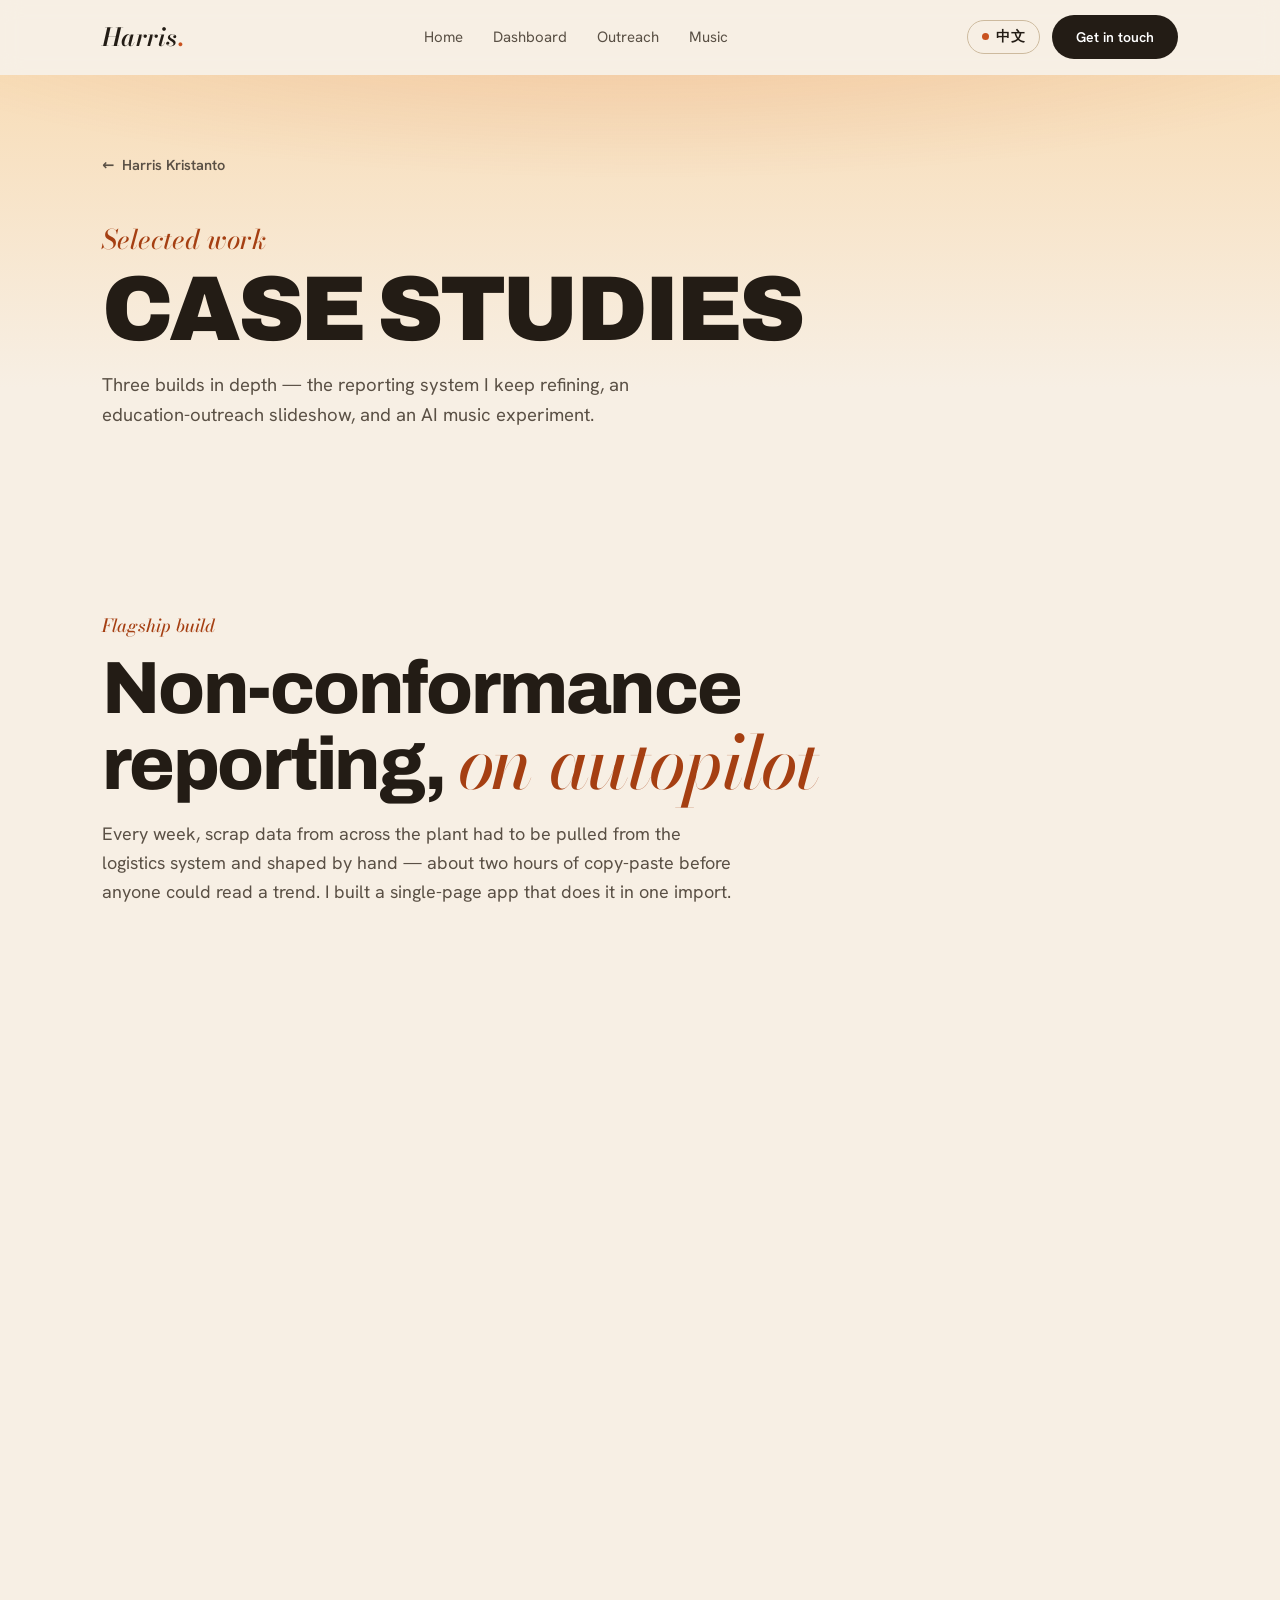
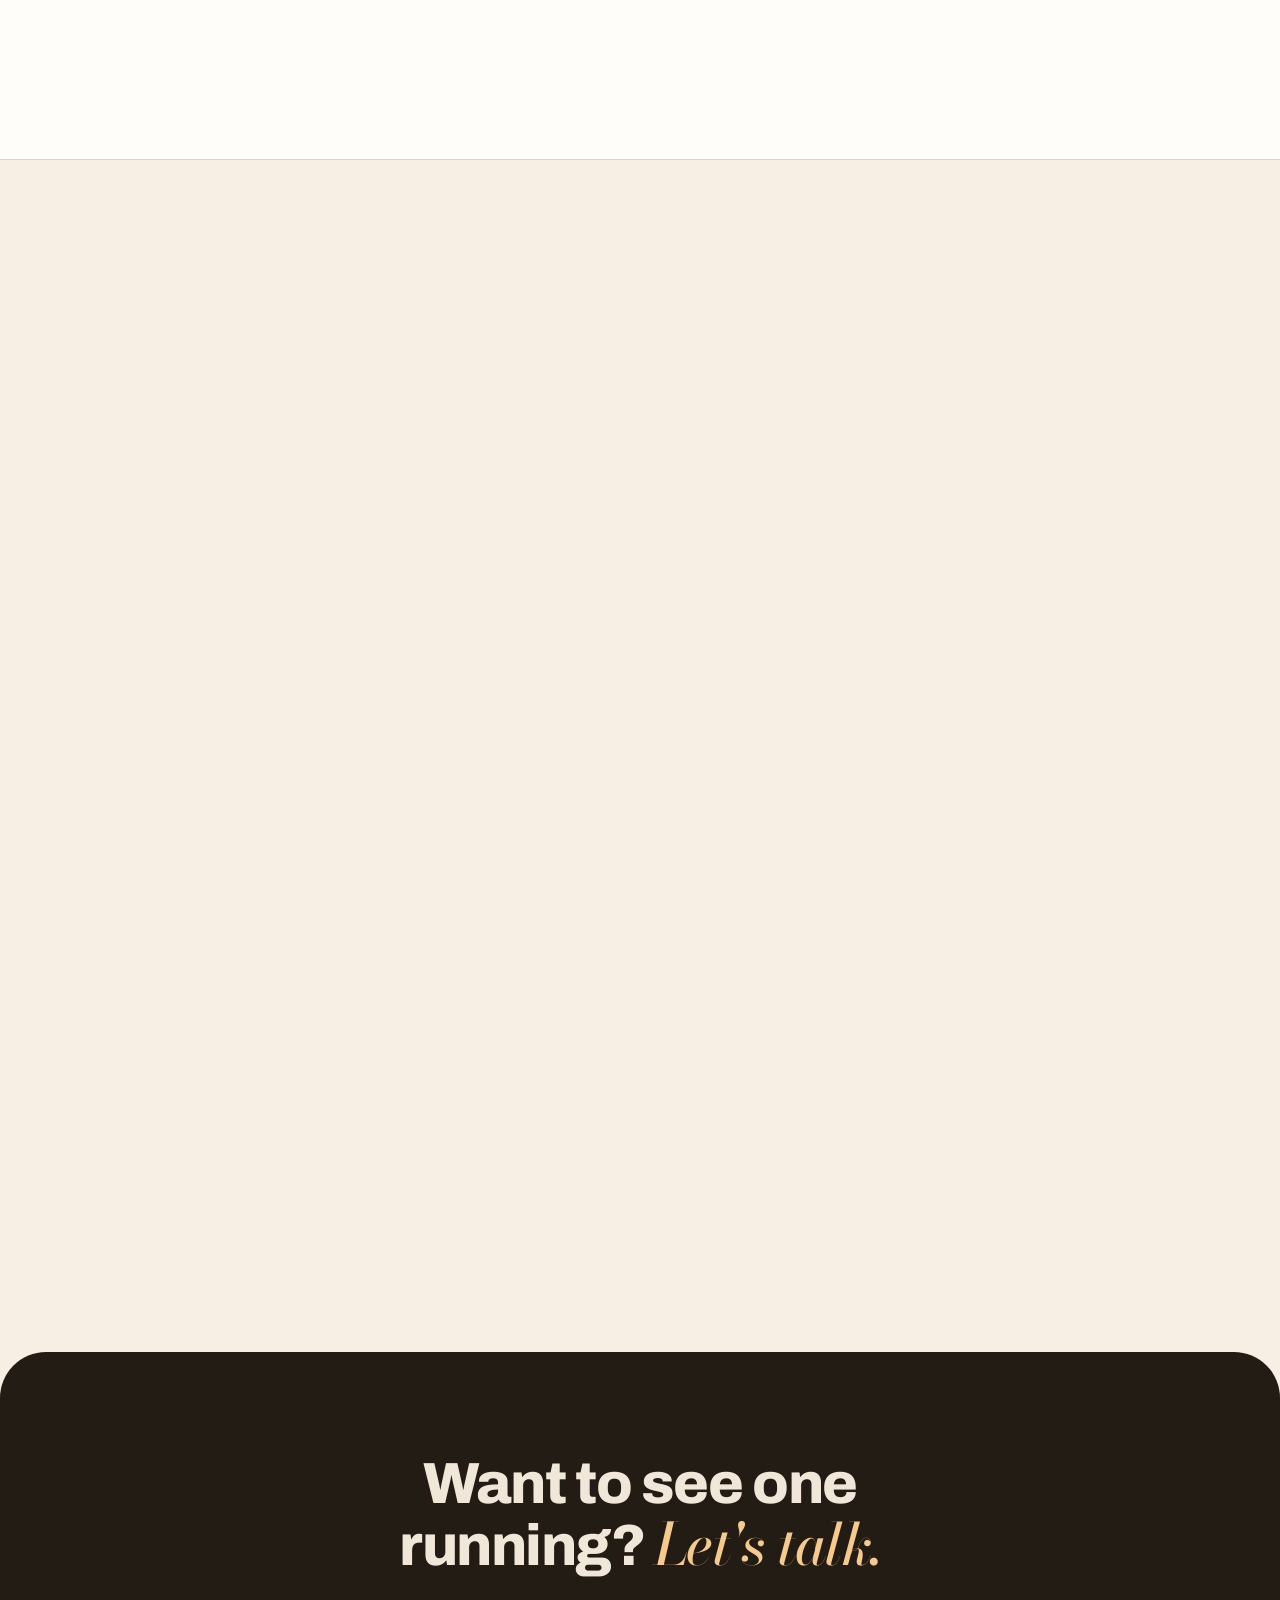
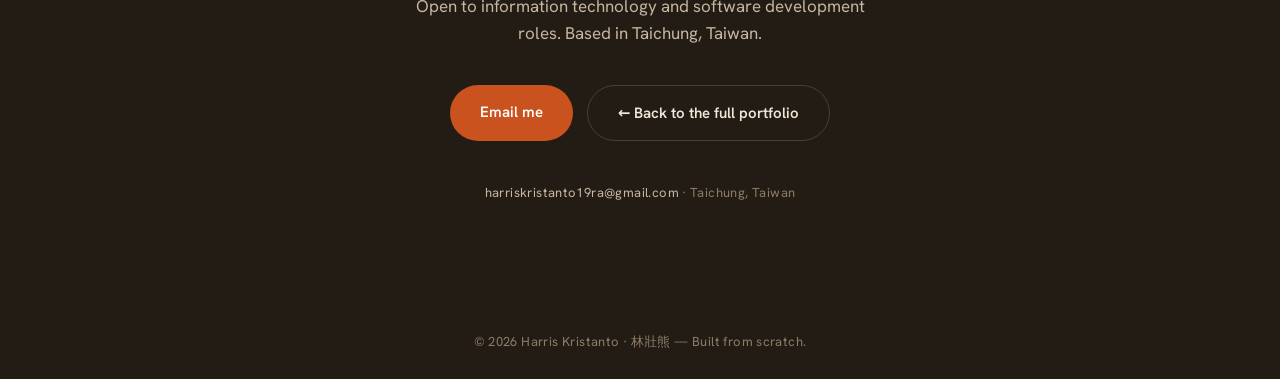
==== commit 962dc65d: "Replace T100 with 'logistics system' in resume copy (EN + zh) Genericize the ERP reference on both p" ====
--- a/projects.html
+++ b/projects.html
@@ -48,7 +48,7 @@
     <div class="rv">
       <span class="case-label" data-zh="代表作">Flagship build</span>
       <h2 class="case-h" data-zh="不良品報表，<em>自動完成</em>">Non-conformance reporting, <em>on autopilot</em></h2>
-      <p class="case-lead" data-zh="過去每週都得從 T100 ERP 匯出全廠報廢資料、再手動整理——光是複製貼上就要約兩小時，才看得出趨勢。我做了一支單頁網頁應用，匯入一次就完成。">Every week, scrap data from across the plant had to be pulled from the T100 ERP and shaped by hand — about two hours of copy-paste before anyone could read a trend. I built a single-page app that does it in one import.</p>
+      <p class="case-lead" data-zh="過去每週都得從物流系統匯出全廠報廢資料、再手動整理——光是複製貼上就要約兩小時，才看得出趨勢。我做了一支單頁網頁應用，匯入一次就完成。">Every week, scrap data from across the plant had to be pulled from the logistics system and shaped by hand — about two hours of copy-paste before anyone could read a trend. I built a single-page app that does it in one import.</p>
     </div>
 
     <div class="fromto rv">
@@ -96,10 +96,10 @@
         <figcaption data-zh="由一次 Excel 匯入生成的儀表板">The dashboard, built from one Excel import</figcaption>
       </figure>
       <figure>
-        <img class="zoom" loading="lazy" src="images/non-conform-excel.png" alt="The raw weekly export from T100"
-             data-cap="The raw weekly export from T100" data-cap-zh="T100 每週原始匯出檔"
+        <img class="zoom" loading="lazy" src="images/non-conform-excel.png" alt="The raw weekly export from the logistics system"
+             data-cap="The raw weekly export from the logistics system" data-cap-zh="物流系統每週原始匯出檔"
              data-label="Excel export" />
-        <figcaption data-zh="T100 每週原始匯出檔">The raw weekly export from T100</figcaption>
+        <figcaption data-zh="物流系統每週原始匯出檔">The raw weekly export from the logistics system</figcaption>
       </figure>
     </div>
   </div>
